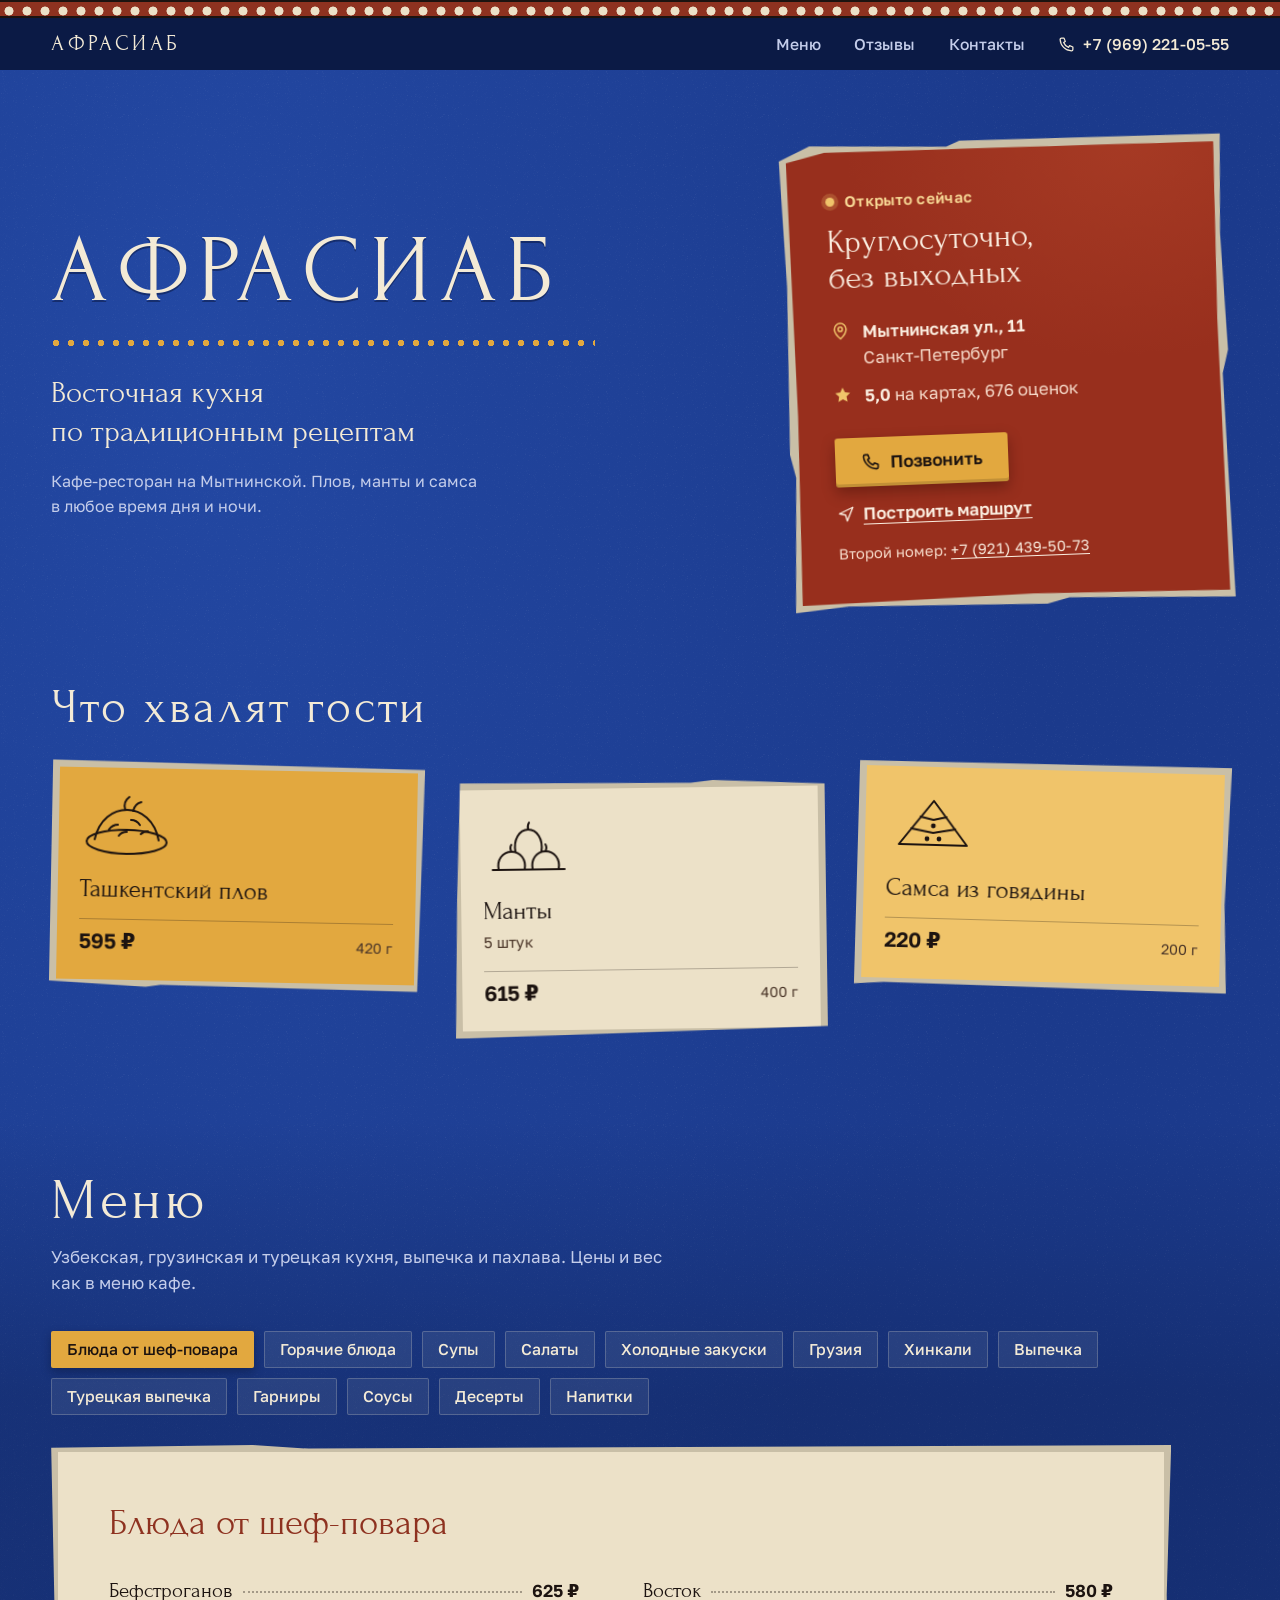
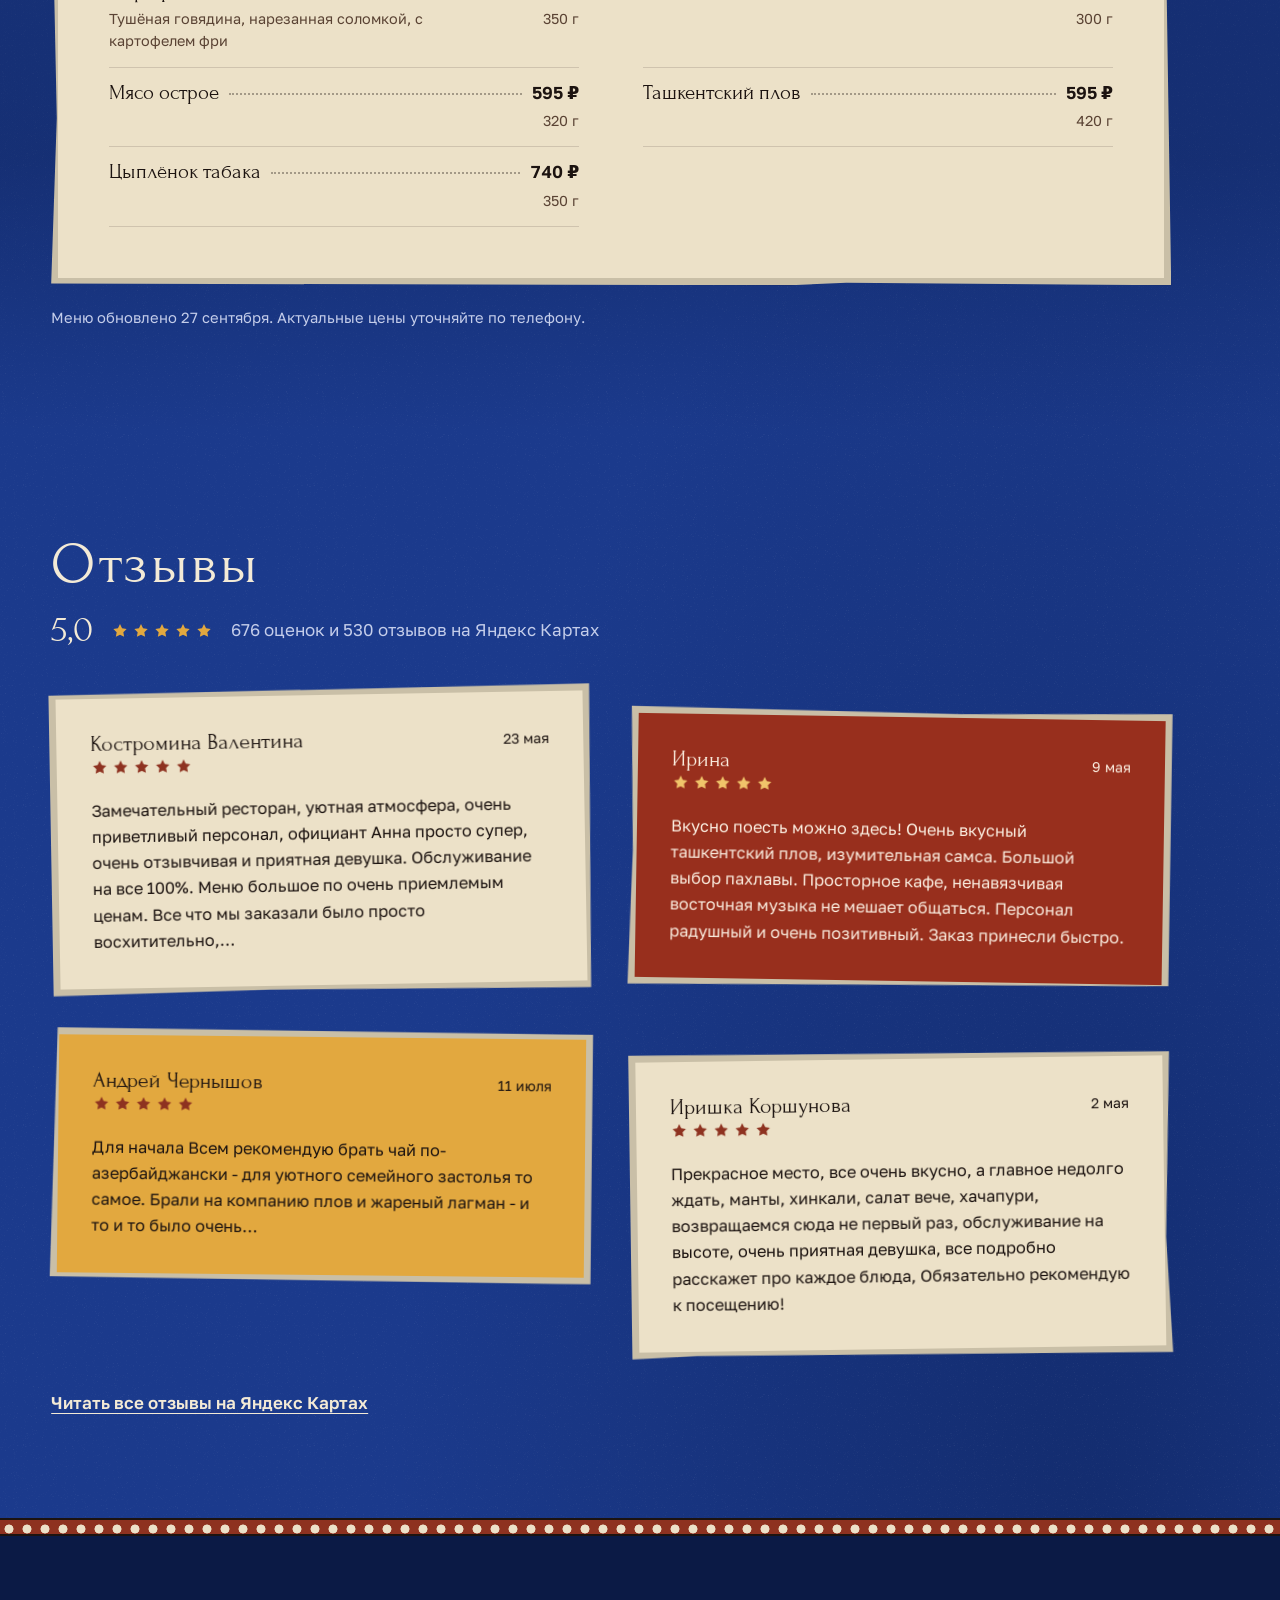
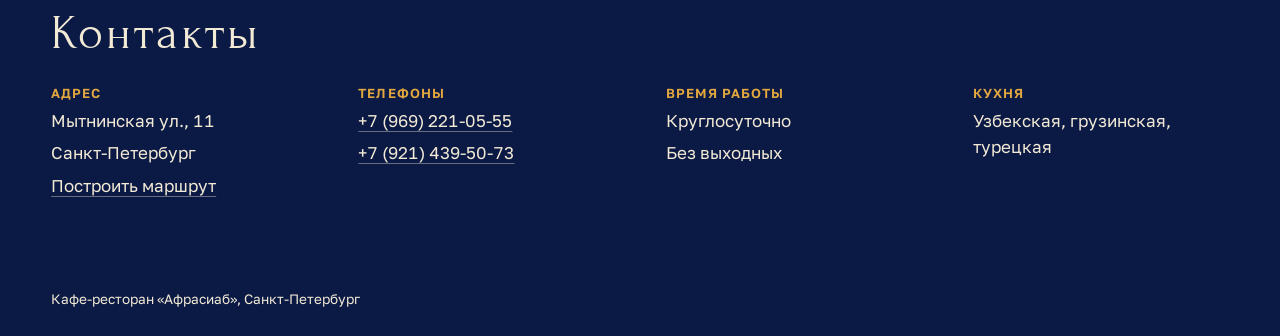
==== afrasiab-site/index.html @ a9681f46 "Add full menu, reviews and contacts to the Afrasiab site Co-Authored-By: Claude Opus 5.5 <noreply@an" ====
<!doctype html>
<html lang="ru" class="no-js">
<head>
<meta charset="utf-8">
<meta name="viewport" content="width=device-width, initial-scale=1, viewport-fit=cover">
<title>Афрасиаб</title>
<meta name="description" content="Кафе-ресторан «Афрасиаб» в Петербурге: Мытнинская ул., 11. Узбекская кухня по традиционным рецептам, открыто круглосуточно.">
<meta name="theme-color" content="#16307a">
<link rel="preload" href="fonts/forum-cyrillic-400-normal.woff2" as="font" type="font/woff2" crossorigin>
<style>
/* Self-hosted fonts (Fontsource, OFL) */
@font-face { font-family: "Forum"; font-weight: 400; font-display: swap; src: url(fonts/forum-cyrillic-400-normal.woff2) format("woff2"); unicode-range: U+0301,U+0400-045F,U+0490-0491,U+04B0-04B1,U+2116; }
@font-face { font-family: "Forum"; font-weight: 400; font-display: swap; src: url(fonts/forum-latin-400-normal.woff2) format("woff2"); unicode-range: U+0000-00FF,U+0131,U+0152-0153,U+02BB-02BC,U+02C6,U+02DA,U+02DC,U+2000-206F,U+20AC,U+2122,U+2212,U+FEFF; }
@font-face { font-family: "Golos Text"; font-weight: 400; font-display: swap; src: url(fonts/golos-text-cyrillic-400-normal.woff2) format("woff2"); unicode-range: U+0301,U+0400-045F,U+0490-0491,U+04B0-04B1,U+2116; }
@font-face { font-family: "Golos Text"; font-weight: 400; font-display: swap; src: url(fonts/golos-text-latin-400-normal.woff2) format("woff2"); unicode-range: U+0000-00FF,U+0131,U+0152-0153,U+02BB-02BC,U+02C6,U+02DA,U+02DC,U+2000-206F,U+20AC,U+20BD,U+2122,U+2212,U+FEFF; }
@font-face { font-family: "Golos Text"; font-weight: 500; font-display: swap; src: url(fonts/golos-text-cyrillic-500-normal.woff2) format("woff2"); unicode-range: U+0301,U+0400-045F,U+0490-0491,U+04B0-04B1,U+2116; }
@font-face { font-family: "Golos Text"; font-weight: 500; font-display: swap; src: url(fonts/golos-text-latin-500-normal.woff2) format("woff2"); unicode-range: U+0000-00FF,U+0131,U+0152-0153,U+02BB-02BC,U+02C6,U+02DA,U+02DC,U+2000-206F,U+20AC,U+20BD,U+2122,U+2212,U+FEFF; }
@font-face { font-family: "Golos Text"; font-weight: 600; font-display: swap; src: url(fonts/golos-text-cyrillic-600-normal.woff2) format("woff2"); unicode-range: U+0301,U+0400-045F,U+0490-0491,U+04B0-04B1,U+2116; }
@font-face { font-family: "Golos Text"; font-weight: 600; font-display: swap; src: url(fonts/golos-text-latin-600-normal.woff2) format("woff2"); unicode-range: U+0000-00FF,U+0131,U+0152-0153,U+02BB-02BC,U+02C6,U+02DA,U+02DC,U+2000-206F,U+20AC,U+20BD,U+2122,U+2212,U+FEFF; }

:root {
  --lapis: #1b3a8c;
  --lapis-deep: #10255f;
  --lapis-night: #0b1a45;
  --ochre-red: #982f1d;
  --ochre-red-deep: #8e3220;
  --ochre: #e2a83f;
  --ochre-light: #f0c46a;
  --plaster: #ece1c8;
  --plaster-dim: #c9bfa7;
  --carbon: #1c1310;
  --on-lapis: #f3ead6;
  --on-lapis-soft: #c4cdea;
  --on-red: #fbeee0;
  --on-red-soft: #f8ddcc;
  --display: "Forum", Georgia, serif;
  --body: "Golos Text", system-ui, sans-serif;
  --gutter: clamp(16px, 4vw, 56px);
  --ease-out: cubic-bezier(.16, 1, .3, 1);
}

* { box-sizing: border-box; }
html { scrollbar-color: var(--ochre) var(--lapis-night); -webkit-text-size-adjust: 100%; }
body {
  margin: 0;
  background: var(--lapis);
  color: var(--on-lapis);
  font: 400 1.0625rem/1.55 var(--body);
  overflow-x: hidden;
}
::selection { background: var(--ochre); color: var(--carbon); }
a { color: inherit; text-underline-offset: .22em; text-decoration-thickness: 1px; }
:focus-visible { outline: 2px solid var(--ochre-light); outline-offset: 3px; border-radius: 2px; }
::-webkit-scrollbar { width: 10px; }
::-webkit-scrollbar-track { background: var(--lapis-night); }
::-webkit-scrollbar-thumb { background: var(--ochre); border-radius: 5px; border: 2px solid var(--lapis-night); }

/* The wall: lapis pigment, unevenly laid, with lime showing through */
.wall {
  position: relative;
  isolation: isolate;
  background:
    radial-gradient(120% 80% at 15% 10%, #2348a3 0%, transparent 55%),
    radial-gradient(90% 70% at 85% 90%, #132c6e 0%, transparent 60%),
    var(--lapis);
}
.wall::before {
  content: "";
  position: absolute; inset: 0; z-index: -1;
  background-image: url("data:image/svg+xml,%3Csvg xmlns='http://www.w3.org/2000/svg' width='320' height='320'%3E%3Cfilter id='n'%3E%3CfeTurbulence type='fractalNoise' baseFrequency='.9' numOctaves='3' stitchTiles='stitch'/%3E%3CfeColorMatrix values='0 0 0 0 .93 0 0 0 0 .89 0 0 0 0 .8 0 0 0 1.6 -1.05'/%3E%3C/filter%3E%3Crect width='100%25' height='100%25' filter='url(%23n)'/%3E%3C/svg%3E");
  opacity: .16;
  mix-blend-mode: screen;
  pointer-events: none;
}

/* Sogdian pearl-roundel border */
.pearls {
  height: 18px;
  background:
    radial-gradient(circle at 9px 9px, var(--plaster) 0 4.2px, transparent 4.8px) 0 0 / 18px 18px repeat-x,
    var(--ochre-red-deep);
  border-block: 2px solid var(--carbon);
}

/* Band with navigation */
.band {
  position: relative; z-index: 2;
  background: var(--lapis-night);
}
.band-inner {
  display: flex; align-items: center; justify-content: space-between; gap: 24px;
  padding: 14px var(--gutter);
}
.mark {
  font: 400 1.35rem/1 var(--display);
  letter-spacing: .16em;
  text-decoration: none;
  color: var(--on-lapis);
}
.nav { display: flex; align-items: center; gap: clamp(16px, 2.6vw, 36px); }
.nav a { text-decoration: none; font-weight: 500; font-size: .98rem; color: var(--on-lapis-soft); transition: color .2s; }
.nav a:hover { color: var(--ochre-light); }
.nav .nav-phone { color: var(--on-lapis); font-variant-numeric: tabular-nums; display: inline-flex; align-items: center; gap: 8px; }
.nav .nav-phone svg { width: 17px; height: 17px; flex: none; }

/* First viewport */
.hero {
  display: grid;
  grid-template-columns: minmax(0, 1.55fr) minmax(320px, 1fr);
  align-items: center;
  gap: clamp(24px, 4vw, 64px);
  padding: clamp(40px, 7vh, 88px) var(--gutter) clamp(56px, 8vh, 96px);
  min-height: min(68vh, 640px);
}
.inscription h1 {
  margin: 0;
  font: 400 clamp(3.1rem, 8.6vw, 6rem)/.95 var(--display);
  letter-spacing: .09em;
  color: var(--on-lapis);
  text-shadow: 0 2px 0 rgba(11, 26, 69, .55);
}
.inscription .rule {
  display: block;
  width: min(100%, 34rem);
  height: 10px;
  margin: 22px 0 26px;
  background:
    radial-gradient(circle at 5px 5px, var(--ochre) 0 3px, transparent 3.5px) 0 0 / 15px 10px repeat-x;
}
.inscription .lede {
  margin: 0;
  max-width: 30ch;
  font: 400 clamp(1.4rem, 2.4vw, 1.95rem)/1.25 var(--display);
  color: var(--on-lapis);
  text-wrap: balance;
}
.inscription .sub {
  margin: 18px 0 0;
  max-width: 46ch;
  color: var(--on-lapis-soft);
  font-size: 1rem;
}

/* Fragments: pigment on a plaster rim, edges broken off */
.fragment {
  position: relative;
  background: var(--plaster-dim);
  padding: 7px;
  filter: drop-shadow(0 18px 24px rgba(6, 14, 40, .45)) drop-shadow(0 3px 4px rgba(6, 14, 40, .3));
}
.fragment > .pigment { position: relative; overflow: hidden; }
.fragment > .pigment::after {
  /* the restorer's reveal: lime wash cleared off once, left to right */
  content: "";
  position: absolute; inset: 0;
  background: var(--plaster);
  pointer-events: none;
  clip-path: inset(0 0 0 100%);
}
@media (prefers-reduced-motion: no-preference) {
  .fragment > .pigment::after { animation: clean 1.5s var(--ease-out) .35s backwards; }
  .frieze .fragment:nth-child(2) > .pigment::after { animation-delay: .7s; }
  .frieze .fragment:nth-child(3) > .pigment::after { animation-delay: .85s; }
  .frieze .fragment:nth-child(1) > .pigment::after { animation-delay: .55s; }
}
@keyframes clean {
  from { clip-path: inset(0 0 0 0); }
  to   { clip-path: inset(0 0 0 100%); }
}

.visit {
  transform: rotate(-2.2deg);
  clip-path: polygon(0 3%, 7% 0, 38% 1.2%, 41% 0, 100% 0.6%, 99.2% 22%, 100% 47%, 98.6% 52%, 99.6% 100%, 62% 98.8%, 57% 100%, 12% 99%, 0 100%, 1.2% 71%, 0 66%, 0.8% 30%);
}
.visit > .pigment {
  background:
    radial-gradient(110% 80% at 80% 0%, #a63a24 0%, transparent 60%),
    var(--ochre-red);
  color: var(--on-red);
  padding: clamp(24px, 3vw, 38px);
  clip-path: polygon(0 2%, 9% 0, 100% 0.8%, 99.4% 40%, 100% 100%, 54% 99.2%, 0 100%, 0.6% 58%);
}
.open-now {
  display: flex; align-items: center; gap: 10px;
  margin: 0;
  font-weight: 600; font-size: .95rem; letter-spacing: .02em;
  color: #f8d996;
}
.open-now::before {
  content: ""; width: 9px; height: 9px; border-radius: 50%;
  background: var(--ochre-light);
  box-shadow: 0 0 0 4px rgba(240, 196, 106, .22);
}
.visit h2 {
  margin: 10px 0 0;
  font: 400 clamp(1.7rem, 2.6vw, 2.2rem)/1.1 var(--display);
}
.facts { list-style: none; margin: 22px 0 0; padding: 0; display: grid; gap: 12px; }
.facts li { display: flex; align-items: flex-start; gap: 12px; color: var(--on-red-soft); }
.facts li strong { color: var(--on-red); font-weight: 600; }
.facts svg { width: 20px; height: 20px; flex: none; margin-top: 2px; color: var(--ochre-light); }
.actions { margin-top: 28px; display: flex; flex-wrap: wrap; align-items: center; gap: 14px 22px; }
.btn-call {
  display: inline-flex; align-items: center; gap: 10px;
  padding: 15px 26px;
  background: var(--ochre);
  color: var(--carbon);
  font: 600 1.08rem/1 var(--body);
  text-decoration: none;
  border-radius: 3px;
  box-shadow: 0 6px 14px rgba(40, 10, 4, .35), inset 0 -3px 0 rgba(0, 0, 0, .14);
  transition: transform .25s var(--ease-out), box-shadow .25s var(--ease-out), background .2s;
}
.btn-call svg { width: 19px; height: 19px; }
.btn-call:hover { background: var(--ochre-light); transform: translateY(-2px); box-shadow: 0 10px 20px rgba(40, 10, 4, .4), inset 0 -3px 0 rgba(0, 0, 0, .14); }
.btn-call:active { transform: translateY(0); }
.link-route { font-weight: 600; color: var(--on-red); display: inline-flex; align-items: center; gap: 8px; }
.link-route svg { width: 18px; height: 18px; }
.second-phone { margin: 16px 0 0; font-size: .92rem; color: var(--on-red-soft); font-variant-numeric: tabular-nums; }
.second-phone a { color: var(--on-red); }

/* Start of the menu: a frieze of dish fragments */
.menu-start { padding: 0 var(--gutter) clamp(56px, 8vw, 104px); }
.menu-start h2 {
  margin: 0 0 30px;
  font: 400 clamp(2rem, 4vw, 3rem)/1.05 var(--display);
  letter-spacing: .06em;
}
.frieze { display: grid; grid-template-columns: repeat(3, minmax(0, 1fr)); gap: clamp(18px, 2.4vw, 32px); align-items: start; }
.frieze .fragment:nth-child(1) { transform: rotate(1.1deg); clip-path: polygon(0 0, 100% 1.5%, 99% 100%, 30% 99%, 26% 100%, 0 98%); }
.frieze .fragment:nth-child(2) { transform: rotate(-.8deg) translateY(18px); clip-path: polygon(2% 0, 64% 1%, 70% 0, 100% 2%, 100% 97%, 0 100%, 0.8% 46%); }
.frieze .fragment:nth-child(3) { transform: rotate(1.6deg); clip-path: polygon(0 1%, 100% 0, 99% 61%, 100% 100%, 8% 99%, 0 100%); }
.dish > .pigment { padding: 22px 22px 24px; color: var(--carbon); }
.frieze .fragment:nth-child(1) .pigment { background: var(--ochre); }
.frieze .fragment:nth-child(2) .pigment { background: var(--plaster); }
.frieze .fragment:nth-child(3) .pigment { background: var(--ochre-light); }
.dish svg.motif { display: block; width: 92px; height: 72px; margin-bottom: 14px; color: var(--carbon); }
.dish h3 { margin: 0; font: 400 1.55rem/1.1 var(--display); }
.dish p { margin: 6px 0 0; font-size: .95rem; color: #4a3528; }
.dish .price { display: flex; align-items: baseline; justify-content: space-between; gap: 12px; margin-top: 16px; padding-top: 12px; border-top: 1px solid rgba(28, 19, 16, .28); font-variant-numeric: tabular-nums; }
.dish .price b { font: 600 1.3rem/1 var(--body); }
.dish .price span { font-size: .9rem; color: #4a3528; }

/* Tablet and phone */
@media (max-width: 900px) {
  .hero { grid-template-columns: 1fr; min-height: 0; padding-top: 36px; }
  .visit { transform: rotate(-1.2deg); max-width: 560px; }
  .frieze { grid-template-columns: 1fr; max-width: 560px; }
  .frieze .fragment:nth-child(2) { transform: rotate(-.8deg); }
}
@media (max-width: 640px) {
  .nav .nav-link { display: none; }
  .mark { font-size: 1.1rem; letter-spacing: .12em; }
  .inscription h1 { letter-spacing: .05em; }
  .inscription .rule { margin: 16px 0 18px; }
  .btn-call { width: 100%; justify-content: center; padding-block: 17px; }
}
@media (max-width: 380px) {
  .inscription h1 { font-size: 2.75rem; }
}

/* Full menu: tabs painted on the wall, list on a plaster fragment */
.menu { padding: clamp(32px, 4vw, 56px) var(--gutter) clamp(56px, 8vw, 104px); background: linear-gradient(180deg, transparent, rgba(11, 26, 69, .35) 30%, rgba(11, 26, 69, .35) 70%, transparent); }
.section-title { margin: 0; font: 400 clamp(2.2rem, 4.6vw, 3.6rem)/1.05 var(--display); letter-spacing: .06em; }
.section-lede { margin: 12px 0 0; max-width: 56ch; color: var(--on-lapis-soft); }
.tabs {
  display: flex; flex-wrap: wrap; gap: 10px;
  margin: 34px 0 30px; padding: 0; 
}
.tab {
  appearance: none; border: 0; cursor: pointer;
  padding: 10px 16px;
  font: 500 .98rem/1.1 var(--body);
  color: var(--on-lapis);
  background: rgba(243, 234, 214, .08);
  border-radius: 2px;
  box-shadow: inset 0 0 0 1px rgba(243, 234, 214, .22);
  transition: background .2s, color .2s, box-shadow .2s;
}
.tab:hover { background: rgba(243, 234, 214, .16); }
.tab[aria-selected="true"] { background: var(--ochre); color: var(--carbon); box-shadow: 0 4px 10px rgba(6, 14, 40, .35); }
.board {
  max-width: 1120px;
  clip-path: polygon(0 0.6%, 18% 0, 23% 0.8%, 100% 0, 99.6% 34%, 100% 100%, 71% 99.4%, 66% 100%, 0 99.6%, 0.5% 62%);
}
.board > .pigment { background: var(--plaster); color: var(--carbon); padding: clamp(24px, 4vw, 52px); }
.panel h3 { margin: 0 0 22px; font: 400 clamp(1.7rem, 3vw, 2.3rem)/1.1 var(--display); color: var(--ochre-red-deep); }
.panel[data-hidden] { display: none; }
.no-js .panel[data-hidden] { display: block; }
.no-js .panel + .panel { margin-top: 44px; }
.dishes { list-style: none; margin: 0; padding: 0; display: grid; grid-template-columns: repeat(2, minmax(0, 1fr)); column-gap: clamp(28px, 5vw, 72px); }
.dishes li { padding: 13px 0 14px; border-bottom: 1px solid rgba(28, 19, 16, .14); break-inside: avoid; }
.dishes .row { display: flex; align-items: baseline; gap: 10px; }
.dishes h4 { margin: 0; font: 400 1.32rem/1.2 var(--display); }
.dishes .dots { flex: 1; min-width: 16px; border-bottom: 2px dotted rgba(28, 19, 16, .35); transform: translateY(-4px); }
.dishes b { font: 600 1.08rem/1 var(--body); font-variant-numeric: tabular-nums; white-space: nowrap; }
.dishes .meta { display: flex; justify-content: space-between; gap: 16px; margin-top: 4px; font-size: .9rem; color: #5a4334; }
.dishes .meta p { margin: 0; max-width: 40ch; }
.dishes .meta span { margin-left: auto; white-space: nowrap; font-variant-numeric: tabular-nums; }
.menu-note { margin: 22px 0 0; font-size: .92rem; color: var(--on-lapis-soft); }

/* Reviews: fragments of a procession */
.reviews { padding: clamp(56px, 8vw, 104px) var(--gutter); }
.rating-line { display: flex; flex-wrap: wrap; align-items: center; gap: 10px 18px; margin: 16px 0 0; color: var(--on-lapis-soft); }
.rating-line strong { font: 400 2.4rem/1 var(--display); color: var(--on-lapis); }
.stars { display: inline-flex; gap: 3px; color: var(--ochre); }
.stars svg { width: 18px; height: 18px; }
.review-wall { display: grid; align-items: start; grid-template-columns: repeat(2, minmax(0, 1fr)); gap: clamp(20px, 3vw, 40px); margin-top: 38px; max-width: 1120px; }
figure.review { margin: 0; }
.review > .pigment { padding: clamp(22px, 3vw, 34px); }
.review blockquote { margin: 14px 0 0; font-size: 1.02rem; line-height: 1.6; }
.review footer { display: flex; align-items: center; justify-content: space-between; gap: 12px; }
.review cite { font: 400 1.35rem/1.15 var(--display); font-style: normal; }
.review time { font-size: .88rem; }
.review:nth-child(1) { transform: rotate(-1deg); clip-path: polygon(0 1%, 100% 0, 99.4% 100%, 40% 99%, 0 100%); }
.review:nth-child(1) > .pigment { background: var(--plaster); color: var(--carbon); }
.review:nth-child(2) { transform: rotate(.9deg) translateY(22px); clip-path: polygon(0 0, 61% 1.2%, 100% 0, 100% 98%, 0 100%, 0.6% 52%); }
.review:nth-child(2) > .pigment { background: var(--ochre-red); color: var(--on-red); }
.review:nth-child(3) { transform: rotate(.6deg); clip-path: polygon(1% 0, 100% 0.8%, 100% 100%, 0 99%); }
.review:nth-child(3) > .pigment { background: var(--ochre); color: var(--carbon); }
.review:nth-child(4) { transform: rotate(-.8deg) translateY(22px); clip-path: polygon(0 0, 100% 1%, 99% 62%, 100% 100%, 12% 99.2%, 0 100%); }
.review:nth-child(4) > .pigment { background: var(--plaster); color: var(--carbon); }
.review:nth-child(2) .stars { color: var(--ochre-light); }
.review:nth-child(3) .stars, .review:nth-child(1) .stars, .review:nth-child(4) .stars { color: var(--ochre-red-deep); }
.all-reviews { display: inline-flex; align-items: center; gap: 8px; margin-top: 56px; font-weight: 600; color: var(--on-lapis); }

/* Contacts */
.contacts { background: var(--lapis-night); }
.contacts-inner { display: grid; grid-template-columns: repeat(4, minmax(0, 1fr)); gap: 28px clamp(24px, 4vw, 56px); padding: clamp(44px, 6vw, 72px) var(--gutter); }
.contacts h2 { grid-column: 1 / -1; margin: 0; font: 400 clamp(2rem, 4vw, 3rem)/1.05 var(--display); letter-spacing: .06em; }
.contacts h3 { margin: 0 0 8px; font: 600 .82rem/1 var(--body); letter-spacing: .08em; text-transform: uppercase; color: var(--ochre); }
.contacts p { margin: 0; color: var(--on-lapis); font-variant-numeric: tabular-nums; }
.contacts p + p { margin-top: 6px; }
.contacts a { text-decoration-color: rgba(243, 234, 214, .4); }
.contacts a:hover { color: var(--ochre-light); }
.copyright { padding: 18px var(--gutter) 26px; font-size: .85rem; color: var(--on-lapis-soft); }

@media (max-width: 900px) {
  .dishes { grid-template-columns: 1fr; }
  .review-wall { grid-template-columns: 1fr; }
  .review:nth-child(2), .review:nth-child(4) { transform: rotate(.6deg); }
  .contacts-inner { grid-template-columns: 1fr 1fr; }
}
@media (max-width: 640px) {
  .tabs { flex-wrap: nowrap; overflow-x: auto; margin-inline: calc(var(--gutter) * -1); padding: 4px var(--gutter) 10px; scrollbar-width: none; }
  .tabs::-webkit-scrollbar { display: none; }
  .tab { flex: none; }
  .dishes h4 { font-size: 1.2rem; }
  .contacts-inner { grid-template-columns: 1fr; }
}
</style>
</head>
<body>
<div class="wall">
  <header class="band">
    <div class="pearls" aria-hidden="true"></div>
    <div class="band-inner">
      <a class="mark" href="#top">АФРАСИАБ</a>
      <nav class="nav" aria-label="Разделы">
        <a class="nav-link" href="#menu">Меню</a>
        <a class="nav-link" href="#reviews">Отзывы</a>
        <a class="nav-link" href="#contacts">Контакты</a>
        <a class="nav-phone" href="tel:+79692210555">
          <svg viewBox="0 0 24 24" fill="none" stroke="currentColor" stroke-width="1.8" stroke-linecap="round" stroke-linejoin="round" aria-hidden="true"><path d="M5 3h3.5l1.8 4.6-2.3 1.5a12 12 0 0 0 6.9 6.9l1.5-2.3L21 15.5V19a2 2 0 0 1-2 2A17 17 0 0 1 3 5a2 2 0 0 1 2-2z"/></svg>
          +7 (969) 221-05-55
        </a>
      </nav>
    </div>
  </header>

  <main id="top">
    <section class="hero" aria-labelledby="name">
      <div class="inscription">
        <h1 id="name">АФРАСИАБ</h1>
        <span class="rule" aria-hidden="true"></span>
        <p class="lede">Восточная кухня по&nbsp;традиционным рецептам</p>
        <p class="sub">Кафе-ресторан на Мытнинской. Плов, манты и&nbsp;самса в&nbsp;любое время дня и&nbsp;ночи.</p>
      </div>

      <div class="fragment visit" id="visit">
        <div class="pigment">
          <p class="open-now">Открыто сейчас</p>
          <h2>Круглосуточно, без&nbsp;выходных</h2>
          <ul class="facts">
            <li>
              <svg viewBox="0 0 24 24" fill="none" stroke="currentColor" stroke-width="1.8" stroke-linecap="round" stroke-linejoin="round" aria-hidden="true"><path d="M12 21s-7-6.2-7-11.5A7 7 0 0 1 19 9.5C19 14.8 12 21 12 21z"/><circle cx="12" cy="9.5" r="2.5"/></svg>
              <span><strong>Мытнинская ул., 11</strong><br>Санкт-Петербург</span>
            </li>
            <li>
              <svg viewBox="0 0 24 24" fill="currentColor" aria-hidden="true"><path d="M12 2.8l2.75 5.6 6.15.9-4.45 4.33 1.05 6.12L12 16.86l-5.5 2.9 1.05-6.13L3.1 9.3l6.15-.9z"/></svg>
              <span><strong>5,0</strong> на&nbsp;картах, 676 оценок</span>
            </li>
          </ul>
          <div class="actions">
            <a class="btn-call" href="tel:+79692210555">
              <svg viewBox="0 0 24 24" fill="none" stroke="currentColor" stroke-width="2" stroke-linecap="round" stroke-linejoin="round" aria-hidden="true"><path d="M5 3h3.5l1.8 4.6-2.3 1.5a12 12 0 0 0 6.9 6.9l1.5-2.3L21 15.5V19a2 2 0 0 1-2 2A17 17 0 0 1 3 5a2 2 0 0 1 2-2z"/></svg>
              Позвонить
            </a>
            <a class="link-route" href="https://yandex.ru/maps/2/saint-petersburg/?text=%D0%90%D1%84%D1%80%D0%B0%D1%81%D0%B8%D0%B0%D0%B1%2C%20%D0%9C%D1%8B%D1%82%D0%BD%D0%B8%D0%BD%D1%81%D0%BA%D0%B0%D1%8F%20%D1%83%D0%BB%D0%B8%D1%86%D0%B0%2C%2011" target="_blank" rel="noopener">
              <svg viewBox="0 0 24 24" fill="none" stroke="currentColor" stroke-width="1.8" stroke-linecap="round" stroke-linejoin="round" aria-hidden="true"><path d="M3 11l18-8-8 18-2-8z"/></svg>
              Построить маршрут
            </a>
          </div>
          <p class="second-phone">Второй номер: <a href="tel:+79214395073">+7 (921) 439-50-73</a></p>
        </div>
      </div>
    </section>

    <section class="menu-start" aria-labelledby="fav-title">
      <h2 id="fav-title">Что хвалят гости</h2>
      <div class="frieze">
        <article class="fragment dish">
          <div class="pigment">
            <svg class="motif" viewBox="0 0 92 72" fill="none" stroke="currentColor" stroke-width="2" stroke-linecap="round" stroke-linejoin="round" aria-hidden="true">
              <ellipse cx="46" cy="52" rx="40" ry="12"/>
              <path d="M14 50c4-20 18-30 32-30s28 10 32 30"/>
              <path d="M28 40c3-4 6-5 9-5M50 30c4 0 7 2 9 5M38 46c2-3 5-4 8-4M60 44c2-2 4-3 7-3"/>
              <path d="M44 20c-2-6 0-10 4-13M52 21c1-5 4-8 8-9"/>
            </svg>
            <h3>Ташкентский плов</h3>
                        <div class="price"><b>595 ₽</b><span>420 г</span></div>
          </div>
        </article>
        <article class="fragment dish">
          <div class="pigment">
            <svg class="motif" viewBox="0 0 92 72" fill="none" stroke="currentColor" stroke-width="2" stroke-linecap="round" stroke-linejoin="round" aria-hidden="true">
              <path d="M10 58h72"/>
              <path d="M16 58c-2-10 4-18 13-18s15 8 13 18"/>
              <path d="M50 58c-2-10 4-18 13-18s15 8 13 18"/>
              <path d="M33 40c-2-12 4-22 13-22s15 10 13 22"/>
              <path d="M29 40c-2-4 0-7 0-7M63 40c2-4 0-7 0-7M46 18c-1-4 1-7 1-7"/>
            </svg>
            <h3>Манты</h3>
            <p>5 штук</p>
            <div class="price"><b>615 ₽</b><span>400 г</span></div>
          </div>
        </article>
        <article class="fragment dish">
          <div class="pigment">
            <svg class="motif" viewBox="0 0 92 72" fill="none" stroke="currentColor" stroke-width="2" stroke-linecap="round" stroke-linejoin="round" aria-hidden="true">
              <path d="M12 56L46 12l34 44z"/>
              <path d="M24 40l22 4 22-4M33 28l13 3 13-3"/>
              <circle cx="40" cy="50" r="1.4" fill="currentColor"/><circle cx="52" cy="50" r="1.4" fill="currentColor"/><circle cx="46" cy="37" r="1.4" fill="currentColor"/>
            </svg>
            <h3>Самса из&nbsp;говядины</h3>
                        <div class="price"><b>220 ₽</b><span>200 г</span></div>
          </div>
        </article>
      </div>
    </section>
    <section class="menu" id="menu" aria-labelledby="menu-title">
      <h2 class="section-title" id="menu-title">Меню</h2>
      <p class="section-lede">Узбекская, грузинская и турецкая кухня, выпечка и пахлава. Цены и вес как в меню кафе.</p>
      <div class="tabs" role="tablist" aria-label="Разделы меню">
<button class="tab" role="tab" type="button" id="tab-cat-1" aria-controls="cat-1" aria-selected="true">Блюда от шеф-повара</button>
<button class="tab" role="tab" type="button" id="tab-cat-2" aria-controls="cat-2" aria-selected="false">Горячие блюда</button>
<button class="tab" role="tab" type="button" id="tab-cat-3" aria-controls="cat-3" aria-selected="false">Супы</button>
<button class="tab" role="tab" type="button" id="tab-cat-4" aria-controls="cat-4" aria-selected="false">Салаты</button>
<button class="tab" role="tab" type="button" id="tab-cat-5" aria-controls="cat-5" aria-selected="false">Холодные закуски</button>
<button class="tab" role="tab" type="button" id="tab-cat-6" aria-controls="cat-6" aria-selected="false">Грузия</button>
<button class="tab" role="tab" type="button" id="tab-cat-7" aria-controls="cat-7" aria-selected="false">Хинкали</button>
<button class="tab" role="tab" type="button" id="tab-cat-8" aria-controls="cat-8" aria-selected="false">Выпечка</button>
<button class="tab" role="tab" type="button" id="tab-cat-9" aria-controls="cat-9" aria-selected="false">Турецкая выпечка</button>
<button class="tab" role="tab" type="button" id="tab-cat-10" aria-controls="cat-10" aria-selected="false">Гарниры</button>
<button class="tab" role="tab" type="button" id="tab-cat-11" aria-controls="cat-11" aria-selected="false">Соусы</button>
<button class="tab" role="tab" type="button" id="tab-cat-12" aria-controls="cat-12" aria-selected="false">Десерты</button>
<button class="tab" role="tab" type="button" id="tab-cat-13" aria-controls="cat-13" aria-selected="false">Напитки</button>
      </div>
      <div class="fragment board"><div class="pigment">
<section class="panel" role="tabpanel" id="cat-1" aria-labelledby="tab-cat-1">
<h3>Блюда от шеф-повара</h3>
<ul class="dishes">
<li><div class="row"><h4>Бефстроганов</h4><span class="dots" aria-hidden="true"></span><b>625&nbsp;₽</b></div><div class="meta"><p>Тушёная говядина, нарезанная соломкой, с картофелем фри</p><span>350 г</span></div></li>
<li><div class="row"><h4>Восток</h4><span class="dots" aria-hidden="true"></span><b>580&nbsp;₽</b></div><div class="meta"><span>300 г</span></div></li>
<li><div class="row"><h4>Мясо острое</h4><span class="dots" aria-hidden="true"></span><b>595&nbsp;₽</b></div><div class="meta"><span>320 г</span></div></li>
<li><div class="row"><h4>Ташкентский плов</h4><span class="dots" aria-hidden="true"></span><b>595&nbsp;₽</b></div><div class="meta"><span>420 г</span></div></li>
<li><div class="row"><h4>Цыплёнок табака</h4><span class="dots" aria-hidden="true"></span><b>740&nbsp;₽</b></div><div class="meta"><span>350 г</span></div></li>
</ul>
</section>
<section class="panel" role="tabpanel" id="cat-2" aria-labelledby="tab-cat-2" data-hidden>
<h3>Горячие блюда</h3>
<ul class="dishes">
<li><div class="row"><h4>Аджапсандал</h4><span class="dots" aria-hidden="true"></span><b>595&nbsp;₽</b></div><div class="meta"><span>300 г</span></div></li>
<li><div class="row"><h4>Азербайджанская долма</h4><span class="dots" aria-hidden="true"></span><b>595&nbsp;₽</b></div><div class="meta"><span>350 г</span></div></li>
<li><div class="row"><h4>Дымлама</h4><span class="dots" aria-hidden="true"></span><b>625&nbsp;₽</b></div><div class="meta"><span>350 г</span></div></li>
<li><div class="row"><h4>Жареная курица с картофелем</h4><span class="dots" aria-hidden="true"></span><b>615&nbsp;₽</b></div><div class="meta"><span>400 г</span></div></li>
<li><div class="row"><h4>Жареные пельмени</h4><span class="dots" aria-hidden="true"></span><b>495&nbsp;₽</b></div><div class="meta"><span>300 г</span></div></li>
<li><div class="row"><h4>Жареный лагман</h4><span class="dots" aria-hidden="true"></span><b>565&nbsp;₽</b></div><div class="meta"><span>400 г</span></div></li>
<li><div class="row"><h4>Казан-кебаб из баранины</h4><span class="dots" aria-hidden="true"></span><b>770&nbsp;₽</b></div><div class="meta"><span>400 г</span></div></li>
<li><div class="row"><h4>Казан-кебаб из говядины</h4><span class="dots" aria-hidden="true"></span><b>745&nbsp;₽</b></div><div class="meta"><span>400 г</span></div></li>
<li><div class="row"><h4>Манты</h4><span class="dots" aria-hidden="true"></span><b>615&nbsp;₽</b></div><div class="meta"><p>5 шт.</p><span>400 г</span></div></li>
<li><div class="row"><h4>Манты с тыквой</h4><span class="dots" aria-hidden="true"></span><b>545&nbsp;₽</b></div><div class="meta"><span>400 г</span></div></li>
<li><div class="row"><h4>Пельмени на мацони</h4><span class="dots" aria-hidden="true"></span><b>495&nbsp;₽</b></div><div class="meta"><span>300 г</span></div></li>
<li><div class="row"><h4>Самаркандский плов</h4><span class="dots" aria-hidden="true"></span><b>560&nbsp;₽</b></div><div class="meta"><span>420 г</span></div></li>
<li><div class="row"><h4>Хонум</h4><span class="dots" aria-hidden="true"></span><b>560&nbsp;₽</b></div><div class="meta"><p>Нежный говяжий фарш, обёрнутый слоями в домашнее тесто</p><span>400 г</span></div></li>
</ul>
</section>
<section class="panel" role="tabpanel" id="cat-3" aria-labelledby="tab-cat-3" data-hidden>
<h3>Супы</h3>
<ul class="dishes">
<li><div class="row"><h4>Борщ по-русски</h4><span class="dots" aria-hidden="true"></span><b>465&nbsp;₽</b></div><div class="meta"><span>300 г</span></div></li>
<li><div class="row"><h4>Буглама</h4><span class="dots" aria-hidden="true"></span><b>640&nbsp;₽</b></div><div class="meta"><span>300 г</span></div></li>
<li><div class="row"><h4>Куза Шурпа из баранины</h4><span class="dots" aria-hidden="true"></span><b>545&nbsp;₽</b></div><div class="meta"><span>300 г</span></div></li>
<li><div class="row"><h4>Куза Шурпа из говядины</h4><span class="dots" aria-hidden="true"></span><b>515&nbsp;₽</b></div><div class="meta"><span>300 г</span></div></li>
<li><div class="row"><h4>Куриный суп</h4><span class="dots" aria-hidden="true"></span><b>445&nbsp;₽</b></div><div class="meta"><span>220 г</span></div></li>
<li><div class="row"><h4>Лагман</h4><span class="dots" aria-hidden="true"></span><b>550&nbsp;₽</b></div><div class="meta"><span>300 г</span></div></li>
<li><div class="row"><h4>Мастава</h4><span class="dots" aria-hidden="true"></span><b>470&nbsp;₽</b></div><div class="meta"><span>300 г</span></div></li>
<li><div class="row"><h4>Суп с тефтелями</h4><span class="dots" aria-hidden="true"></span><b>485&nbsp;₽</b></div><div class="meta"><span>300 г</span></div></li>
<li><div class="row"><h4>Харчо</h4><span class="dots" aria-hidden="true"></span><b>520&nbsp;₽</b></div><div class="meta"><span>300 г</span></div></li>
<li><div class="row"><h4>Чучвара</h4><span class="dots" aria-hidden="true"></span><b>510&nbsp;₽</b></div><div class="meta"><span>300 г</span></div></li>
<li><div class="row"><h4>Шурпа из баранины</h4><span class="dots" aria-hidden="true"></span><b>510&nbsp;₽</b></div><div class="meta"><span>300 г</span></div></li>
<li><div class="row"><h4>Шурпа из говядины</h4><span class="dots" aria-hidden="true"></span><b>480&nbsp;₽</b></div><div class="meta"><span>300 г</span></div></li>
</ul>
</section>
<section class="panel" role="tabpanel" id="cat-4" aria-labelledby="tab-cat-4" data-hidden>
<h3>Салаты</h3>
<ul class="dishes">
<li><div class="row"><h4>Афрасиаб</h4><span class="dots" aria-hidden="true"></span><b>485&nbsp;₽</b></div><div class="meta"><span>220 г</span></div></li>
<li><div class="row"><h4>Ачик-чучук</h4><span class="dots" aria-hidden="true"></span><b>395&nbsp;₽</b></div><div class="meta"><span>220 г</span></div></li>
<li><div class="row"><h4>Вече</h4><span class="dots" aria-hidden="true"></span><b>485&nbsp;₽</b></div><div class="meta"><span>220 г</span></div></li>
<li><div class="row"><h4>Восточная сказка</h4><span class="dots" aria-hidden="true"></span><b>485&nbsp;₽</b></div><div class="meta"><span>220 г</span></div></li>
<li><div class="row"><h4>Греческий салат</h4><span class="dots" aria-hidden="true"></span><b>465&nbsp;₽</b></div><div class="meta"><span>220 г</span></div></li>
<li><div class="row"><h4>Капустный салат</h4><span class="dots" aria-hidden="true"></span><b>320&nbsp;₽</b></div><div class="meta"><span>200 г</span></div></li>
<li><div class="row"><h4>Курица с виноградом</h4><span class="dots" aria-hidden="true"></span><b>465&nbsp;₽</b></div><div class="meta"><span>220 г</span></div></li>
<li><div class="row"><h4>Морковный салат</h4><span class="dots" aria-hidden="true"></span><b>320&nbsp;₽</b></div><div class="meta"><span>200 г</span></div></li>
<li><div class="row"><h4>Мужской каприз</h4><span class="dots" aria-hidden="true"></span><b>470&nbsp;₽</b></div><div class="meta"><span>300 г</span></div></li>
<li><div class="row"><h4>Оливье с говядиной</h4><span class="dots" aria-hidden="true"></span><b>465&nbsp;₽</b></div><div class="meta"><span>220 г</span></div></li>
<li><div class="row"><h4>Свежий на мацони</h4><span class="dots" aria-hidden="true"></span><b>445&nbsp;₽</b></div><div class="meta"><span>220 г</span></div></li>
<li><div class="row"><h4>Цезарь с креветками</h4><span class="dots" aria-hidden="true"></span><b>560&nbsp;₽</b></div><div class="meta"><span>220 г</span></div></li>
<li><div class="row"><h4>Цезарь с курицей</h4><span class="dots" aria-hidden="true"></span><b>495&nbsp;₽</b></div><div class="meta"><span>220 г</span></div></li>
<li><div class="row"><h4>Шакароб</h4><span class="dots" aria-hidden="true"></span><b>365&nbsp;₽</b></div><div class="meta"><span>220 г</span></div></li>
<li><div class="row"><h4>Салат с хрустящими баклажанами</h4><span class="dots" aria-hidden="true"></span><b>545&nbsp;₽</b></div><div class="meta"><span>220 г</span></div></li>
</ul>
</section>
<section class="panel" role="tabpanel" id="cat-5" aria-labelledby="tab-cat-5" data-hidden>
<h3>Холодные закуски</h3>
<ul class="dishes">
<li><div class="row"><h4>Домашние соленья</h4><span class="dots" aria-hidden="true"></span><b>520&nbsp;₽</b></div><div class="meta"><span>220 г</span></div></li>
<li><div class="row"><h4>Капуста фирменная</h4><span class="dots" aria-hidden="true"></span><b>360&nbsp;₽</b></div><div class="meta"><span>200 г</span></div></li>
<li><div class="row"><h4>Овощная нарезка</h4><span class="dots" aria-hidden="true"></span><b>645&nbsp;₽</b></div><div class="meta"><span>350 г</span></div></li>
<li><div class="row"><h4>Рулетики из баклажанов</h4><span class="dots" aria-hidden="true"></span><b>585&nbsp;₽</b></div><div class="meta"><span>200 г</span></div></li>
<li><div class="row"><h4>Селёдка по-русски</h4><span class="dots" aria-hidden="true"></span><b>545&nbsp;₽</b></div><div class="meta"><span>200 г</span></div></li>
<li><div class="row"><h4>Сырное ассорти</h4><span class="dots" aria-hidden="true"></span><b>725&nbsp;₽</b></div><div class="meta"><span>300 г</span></div></li>
<li><div class="row"><h4>Чакка</h4><span class="dots" aria-hidden="true"></span><b>285&nbsp;₽</b></div><div class="meta"><span>180 г</span></div></li>
<li><div class="row"><h4>Язык говяжий с хреном</h4><span class="dots" aria-hidden="true"></span><b>655&nbsp;₽</b></div><div class="meta"><span>220 г</span></div></li>
</ul>
</section>
<section class="panel" role="tabpanel" id="cat-6" aria-labelledby="tab-cat-6" data-hidden>
<h3>Грузия</h3>
<ul class="dishes">
<li><div class="row"><h4>Лобио по-мегрельски</h4><span class="dots" aria-hidden="true"></span><b>545&nbsp;₽</b></div><div class="meta"><span>220 г</span></div></li>
<li><div class="row"><h4>Оджахури с бараниной</h4><span class="dots" aria-hidden="true"></span><b>730&nbsp;₽</b></div><div class="meta"><span>320 г</span></div></li>
<li><div class="row"><h4>Оджахури с говядиной</h4><span class="dots" aria-hidden="true"></span><b>670&nbsp;₽</b></div><div class="meta"><span>320 г</span></div></li>
<li><div class="row"><h4>Оджахури с курицей</h4><span class="dots" aria-hidden="true"></span><b>630&nbsp;₽</b></div><div class="meta"><span>320 г</span></div></li>
<li><div class="row"><h4>Салат по-грузински</h4><span class="dots" aria-hidden="true"></span><b>415&nbsp;₽</b></div><div class="meta"><span>220 г</span></div></li>
<li><div class="row"><h4>Хачапури по-аджарски</h4><span class="dots" aria-hidden="true"></span><b>680&nbsp;₽</b></div><div class="meta"><span>300 г</span></div></li>
<li><div class="row"><h4>Хачапури по-мегрельски</h4><span class="dots" aria-hidden="true"></span><b>750&nbsp;₽</b></div><div class="meta"><span>400 г</span></div></li>
<li><div class="row"><h4>Хачапури со шпинатом</h4><span class="dots" aria-hidden="true"></span><b>750&nbsp;₽</b></div><div class="meta"><span>400 г</span></div></li>
<li><div class="row"><h4>Чахохбили</h4><span class="dots" aria-hidden="true"></span><b>540&nbsp;₽</b></div><div class="meta"><span>300 г</span></div></li>
<li><div class="row"><h4>Чашушули</h4><span class="dots" aria-hidden="true"></span><b>570&nbsp;₽</b></div><div class="meta"><span>300 г</span></div></li>
</ul>
</section>
<section class="panel" role="tabpanel" id="cat-7" aria-labelledby="tab-cat-7" data-hidden>
<h3>Хинкали</h3>
<ul class="dishes">
<li><div class="row"><h4>Хинкали с бараниной</h4><span class="dots" aria-hidden="true"></span><b>440&nbsp;₽</b></div><div class="meta"><span>300 г</span></div></li>
<li><div class="row"><h4>Хинкали с сыром</h4><span class="dots" aria-hidden="true"></span><b>435&nbsp;₽</b></div><div class="meta"><span>260 г</span></div></li>
<li><div class="row"><h4>Хинкали с телятиной</h4><span class="dots" aria-hidden="true"></span><b>435&nbsp;₽</b></div><div class="meta"><span>300 г</span></div></li>
</ul>
</section>
<section class="panel" role="tabpanel" id="cat-8" aria-labelledby="tab-cat-8" data-hidden>
<h3>Выпечка</h3>
<ul class="dishes">
<li><div class="row"><h4>Самса Пармуда</h4><span class="dots" aria-hidden="true"></span><b>270&nbsp;₽</b></div><div class="meta"><span>200 г</span></div></li>
<li><div class="row"><h4>Самса из говядины</h4><span class="dots" aria-hidden="true"></span><b>220&nbsp;₽</b></div><div class="meta"><span>200 г</span></div></li>
<li><div class="row"><h4>Самса из курицы</h4><span class="dots" aria-hidden="true"></span><b>210&nbsp;₽</b></div><div class="meta"><span>200 г</span></div></li>
<li><div class="row"><h4>Самса с картошкой</h4><span class="dots" aria-hidden="true"></span><b>195&nbsp;₽</b></div><div class="meta"><span>200 г</span></div></li>
<li><div class="row"><h4>Самса с корейкой ягнёнка</h4><span class="dots" aria-hidden="true"></span><b>350&nbsp;₽</b></div><div class="meta"><span>250 г</span></div></li>
<li><div class="row"><h4>Самса с тыквой</h4><span class="dots" aria-hidden="true"></span><b>195&nbsp;₽</b></div><div class="meta"><span>200 г</span></div></li>
<li><div class="row"><h4>Слоёный фатыр</h4><span class="dots" aria-hidden="true"></span><b>400&nbsp;₽</b></div><div class="meta"><span>500 г</span></div></li>
<li><div class="row"><h4>Узбекская лепёшка</h4><span class="dots" aria-hidden="true"></span><b>99&nbsp;₽</b></div><div class="meta"><span>350 г</span></div></li>
<li><div class="row"><h4>Чебурек с говядиной</h4><span class="dots" aria-hidden="true"></span><b>380&nbsp;₽</b></div><div class="meta"><p>Хрустящее тесто с начинкой из сочного говяжьего фарша</p><span>120 г</span></div></li>
</ul>
</section>
<section class="panel" role="tabpanel" id="cat-9" aria-labelledby="tab-cat-9" data-hidden>
<h3>Турецкая выпечка</h3>
<ul class="dishes">
<li><div class="row"><h4>Кутабы с говядиной и бараниной</h4><span class="dots" aria-hidden="true"></span><b>500&nbsp;₽</b></div><div class="meta"><span>240 г</span></div></li>
<li><div class="row"><h4>Кутабы с сыром и зеленью</h4><span class="dots" aria-hidden="true"></span><b>470&nbsp;₽</b></div><div class="meta"><span>240 г</span></div></li>
<li><div class="row"><h4>Лахмаджун</h4><span class="dots" aria-hidden="true"></span><b>540&nbsp;₽</b></div><div class="meta"><span>300 г</span></div></li>
<li><div class="row"><h4>Пиде «Карышык»</h4><span class="dots" aria-hidden="true"></span><b>780&nbsp;₽</b></div><div class="meta"><span>280 г</span></div></li>
<li><div class="row"><h4>Пиде с курицей</h4><span class="dots" aria-hidden="true"></span><b>730&nbsp;₽</b></div><div class="meta"><span>280 г</span></div></li>
<li><div class="row"><h4>Пиде с сыром</h4><span class="dots" aria-hidden="true"></span><b>650&nbsp;₽</b></div><div class="meta"><span>280 г</span></div></li>
</ul>
</section>
<section class="panel" role="tabpanel" id="cat-10" aria-labelledby="tab-cat-10" data-hidden>
<h3>Гарниры</h3>
<ul class="dishes">
<li><div class="row"><h4>Картофель по-деревенски</h4><span class="dots" aria-hidden="true"></span><b>270&nbsp;₽</b></div><div class="meta"><span>150 г</span></div></li>
<li><div class="row"><h4>Картофель фри</h4><span class="dots" aria-hidden="true"></span><b>270&nbsp;₽</b></div><div class="meta"><span>150 г</span></div></li>
<li><div class="row"><h4>Картофельное пюре</h4><span class="dots" aria-hidden="true"></span><b>270&nbsp;₽</b></div><div class="meta"><p>Пюре из отварного картофеля</p><span>150 г</span></div></li>
<li><div class="row"><h4>Рис</h4><span class="dots" aria-hidden="true"></span><b>245&nbsp;₽</b></div><div class="meta"><p>Отварной рис</p><span>150 г</span></div></li>
</ul>
</section>
<section class="panel" role="tabpanel" id="cat-11" aria-labelledby="tab-cat-11" data-hidden>
<h3>Соусы</h3>
<ul class="dishes">
<li><div class="row"><h4>Аджика</h4><span class="dots" aria-hidden="true"></span><b>105&nbsp;₽</b></div><div class="meta"><span>50 г</span></div></li>
<li><div class="row"><h4>Наршараб</h4><span class="dots" aria-hidden="true"></span><b>105&nbsp;₽</b></div><div class="meta"><span>50 г</span></div></li>
<li><div class="row"><h4>Сацебели</h4><span class="dots" aria-hidden="true"></span><b>105&nbsp;₽</b></div><div class="meta"><span>50 г</span></div></li>
<li><div class="row"><h4>Сметана</h4><span class="dots" aria-hidden="true"></span><b>105&nbsp;₽</b></div><div class="meta"><span>50 г</span></div></li>
<li><div class="row"><h4>Сырный</h4><span class="dots" aria-hidden="true"></span><b>105&nbsp;₽</b></div><div class="meta"><span>50 г</span></div></li>
<li><div class="row"><h4>Тартар</h4><span class="dots" aria-hidden="true"></span><b>105&nbsp;₽</b></div><div class="meta"><span>50 г</span></div></li>
<li><div class="row"><h4>Чесночный</h4><span class="dots" aria-hidden="true"></span><b>105&nbsp;₽</b></div><div class="meta"><span>50 г</span></div></li>
<li><div class="row"><h4>Масло оливковое</h4><span class="dots" aria-hidden="true"></span><b>105&nbsp;₽</b></div><div class="meta"><span>50 г</span></div></li>
<li><div class="row"><h4>Томатный</h4><span class="dots" aria-hidden="true"></span><b>105&nbsp;₽</b></div><div class="meta"><span>50 г</span></div></li>
</ul>
</section>
<section class="panel" role="tabpanel" id="cat-12" aria-labelledby="tab-cat-12" data-hidden>
<h3>Десерты</h3>
<ul class="dishes">
<li><div class="row"><h4>Бакинская пахлава</h4><span class="dots" aria-hidden="true"></span><b>190&nbsp;₽</b></div><div class="meta"><span>70 г</span></div></li>
<li><div class="row"><h4>Бакинская пахлава с шоколадом</h4><span class="dots" aria-hidden="true"></span><b>190&nbsp;₽</b></div><div class="meta"><span>80 г</span></div></li>
<li><div class="row"><h4>Классическая турецкая пахлава с фисташками</h4><span class="dots" aria-hidden="true"></span><b>190&nbsp;₽</b></div><div class="meta"><span>80 г</span></div></li>
<li><div class="row"><h4>Классический ховуч с грецким орехом</h4><span class="dots" aria-hidden="true"></span><b>350&nbsp;₽</b></div><div class="meta"><span>120 г</span></div></li>
<li><div class="row"><h4>Классический ховуч с фисташками</h4><span class="dots" aria-hidden="true"></span><b>350&nbsp;₽</b></div><div class="meta"><span>120 г</span></div></li>
<li><div class="row"><h4>Мектуб с фисташкой</h4><span class="dots" aria-hidden="true"></span><b>350&nbsp;₽</b></div><div class="meta"><span>120 г</span></div></li>
<li><div class="row"><h4>Розочка с фисташкой</h4><span class="dots" aria-hidden="true"></span><b>210&nbsp;₽</b></div><div class="meta"><span>70 г</span></div></li>
<li><div class="row"><h4>Сливочная пахлава</h4><span class="dots" aria-hidden="true"></span><b>190&nbsp;₽</b></div><div class="meta"><span>70 г</span></div></li>
</ul>
</section>
<section class="panel" role="tabpanel" id="cat-13" aria-labelledby="tab-cat-13" data-hidden>
<h3>Напитки</h3>
<ul class="dishes">
<li><div class="row"><h4>BonAqua</h4><span class="dots" aria-hidden="true"></span><b>150&nbsp;₽</b></div><div class="meta"><span>500 мл</span></div></li>
<li><div class="row"><h4>Coca-Cola</h4><span class="dots" aria-hidden="true"></span><b>295&nbsp;₽</b></div><div class="meta"><span>1 л</span></div></li>
<li><div class="row"><h4>Coca-Cola</h4><span class="dots" aria-hidden="true"></span><b>180&nbsp;₽</b></div><div class="meta"><span>330 мл</span></div></li>
<li><div class="row"><h4>Fanta</h4><span class="dots" aria-hidden="true"></span><b>180&nbsp;₽</b></div><div class="meta"><span>330 мл</span></div></li>
<li><div class="row"><h4>Айран</h4><span class="dots" aria-hidden="true"></span><b>450&nbsp;₽</b></div><div class="meta"><span>1 л</span></div></li>
<li><div class="row"><h4>Айран</h4><span class="dots" aria-hidden="true"></span><b>260&nbsp;₽</b></div><div class="meta"><span>500 мл</span></div></li>
<li><div class="row"><h4>Добрый Апельсин</h4><span class="dots" aria-hidden="true"></span><b>220&nbsp;₽</b></div><div class="meta"><p>Газированный напиток</p><span>500 мл</span></div></li>
<li><div class="row"><h4>Добрый апельсин</h4><span class="dots" aria-hidden="true"></span><b>295&nbsp;₽</b></div><div class="meta"><span>1 л</span></div></li>
<li><div class="row"><h4>Морс</h4><span class="dots" aria-hidden="true"></span><b>390&nbsp;₽</b></div><div class="meta"><p>Морс на выбор собственного приготовления</p><span>1 л</span></div></li>
<li><div class="row"><h4>Морс</h4><span class="dots" aria-hidden="true"></span><b>220&nbsp;₽</b></div><div class="meta"><span>500 мл</span></div></li>
<li><div class="row"><h4>Натахтари</h4><span class="dots" aria-hidden="true"></span><b>295&nbsp;₽</b></div><div class="meta"><p>Вкусный грузинский лимонад</p><span>500 мл</span></div></li>
<li><div class="row"><h4>Натахтари Груша</h4><span class="dots" aria-hidden="true"></span><b>295&nbsp;₽</b></div><div class="meta"><span>500 мл</span></div></li>
<li><div class="row"><h4>Сок Добрый</h4><span class="dots" aria-hidden="true"></span><b>335&nbsp;₽</b></div><div class="meta"><span>1 л</span></div></li>
</ul>
</section>
      </div></div>
      <p class="menu-note">Меню обновлено 27 сентября. Актуальные цены уточняйте по телефону.</p>
    </section>

    <section class="reviews" id="reviews" aria-labelledby="reviews-title">
      <h2 class="section-title" id="reviews-title">Отзывы</h2>
      <p class="rating-line"><strong>5,0</strong><span class="stars" role="img" aria-label="5 из 5"><svg viewBox="0 0 24 24" fill="currentColor" aria-hidden="true"><path d="M12 2.8l2.75 5.6 6.15.9-4.45 4.33 1.05 6.12L12 16.86l-5.5 2.9 1.05-6.13L3.1 9.3l6.15-.9z"/></svg><svg viewBox="0 0 24 24" fill="currentColor" aria-hidden="true"><path d="M12 2.8l2.75 5.6 6.15.9-4.45 4.33 1.05 6.12L12 16.86l-5.5 2.9 1.05-6.13L3.1 9.3l6.15-.9z"/></svg><svg viewBox="0 0 24 24" fill="currentColor" aria-hidden="true"><path d="M12 2.8l2.75 5.6 6.15.9-4.45 4.33 1.05 6.12L12 16.86l-5.5 2.9 1.05-6.13L3.1 9.3l6.15-.9z"/></svg><svg viewBox="0 0 24 24" fill="currentColor" aria-hidden="true"><path d="M12 2.8l2.75 5.6 6.15.9-4.45 4.33 1.05 6.12L12 16.86l-5.5 2.9 1.05-6.13L3.1 9.3l6.15-.9z"/></svg><svg viewBox="0 0 24 24" fill="currentColor" aria-hidden="true"><path d="M12 2.8l2.75 5.6 6.15.9-4.45 4.33 1.05 6.12L12 16.86l-5.5 2.9 1.05-6.13L3.1 9.3l6.15-.9z"/></svg></span><span>676 оценок и 530 отзывов на Яндекс Картах</span></p>
      <div class="review-wall">
        <figure class="fragment review"><div class="pigment">
          <footer><cite>Костромина Валентина</cite><time>23 мая</time></footer>
          <span class="stars" role="img" aria-label="5 из 5"><svg viewBox="0 0 24 24" fill="currentColor" aria-hidden="true"><path d="M12 2.8l2.75 5.6 6.15.9-4.45 4.33 1.05 6.12L12 16.86l-5.5 2.9 1.05-6.13L3.1 9.3l6.15-.9z"/></svg><svg viewBox="0 0 24 24" fill="currentColor" aria-hidden="true"><path d="M12 2.8l2.75 5.6 6.15.9-4.45 4.33 1.05 6.12L12 16.86l-5.5 2.9 1.05-6.13L3.1 9.3l6.15-.9z"/></svg><svg viewBox="0 0 24 24" fill="currentColor" aria-hidden="true"><path d="M12 2.8l2.75 5.6 6.15.9-4.45 4.33 1.05 6.12L12 16.86l-5.5 2.9 1.05-6.13L3.1 9.3l6.15-.9z"/></svg><svg viewBox="0 0 24 24" fill="currentColor" aria-hidden="true"><path d="M12 2.8l2.75 5.6 6.15.9-4.45 4.33 1.05 6.12L12 16.86l-5.5 2.9 1.05-6.13L3.1 9.3l6.15-.9z"/></svg><svg viewBox="0 0 24 24" fill="currentColor" aria-hidden="true"><path d="M12 2.8l2.75 5.6 6.15.9-4.45 4.33 1.05 6.12L12 16.86l-5.5 2.9 1.05-6.13L3.1 9.3l6.15-.9z"/></svg></span>
          <blockquote>Замечательный ресторан, уютная атмосфера, очень приветливый персонал, официант Анна просто супер, очень отзывчивая и приятная девушка. Обслуживание на все 100%. Меню большое по очень приемлемым ценам. Все что мы заказали было просто восхитительно,…</blockquote>
        </div></figure>
        <figure class="fragment review"><div class="pigment">
          <footer><cite>Ирина</cite><time>9 мая</time></footer>
          <span class="stars" role="img" aria-label="5 из 5"><svg viewBox="0 0 24 24" fill="currentColor" aria-hidden="true"><path d="M12 2.8l2.75 5.6 6.15.9-4.45 4.33 1.05 6.12L12 16.86l-5.5 2.9 1.05-6.13L3.1 9.3l6.15-.9z"/></svg><svg viewBox="0 0 24 24" fill="currentColor" aria-hidden="true"><path d="M12 2.8l2.75 5.6 6.15.9-4.45 4.33 1.05 6.12L12 16.86l-5.5 2.9 1.05-6.13L3.1 9.3l6.15-.9z"/></svg><svg viewBox="0 0 24 24" fill="currentColor" aria-hidden="true"><path d="M12 2.8l2.75 5.6 6.15.9-4.45 4.33 1.05 6.12L12 16.86l-5.5 2.9 1.05-6.13L3.1 9.3l6.15-.9z"/></svg><svg viewBox="0 0 24 24" fill="currentColor" aria-hidden="true"><path d="M12 2.8l2.75 5.6 6.15.9-4.45 4.33 1.05 6.12L12 16.86l-5.5 2.9 1.05-6.13L3.1 9.3l6.15-.9z"/></svg><svg viewBox="0 0 24 24" fill="currentColor" aria-hidden="true"><path d="M12 2.8l2.75 5.6 6.15.9-4.45 4.33 1.05 6.12L12 16.86l-5.5 2.9 1.05-6.13L3.1 9.3l6.15-.9z"/></svg></span>
          <blockquote>Вкусно поесть можно здесь! Очень вкусный ташкентский плов, изумительная самса. Большой выбор пахлавы. Просторное кафе, ненавязчивая восточная музыка не мешает общаться. Персонал радушный и очень позитивный. Заказ принесли быстро.</blockquote>
        </div></figure>
        <figure class="fragment review"><div class="pigment">
          <footer><cite>Андрей Чернышов</cite><time>11 июля</time></footer>
          <span class="stars" role="img" aria-label="5 из 5"><svg viewBox="0 0 24 24" fill="currentColor" aria-hidden="true"><path d="M12 2.8l2.75 5.6 6.15.9-4.45 4.33 1.05 6.12L12 16.86l-5.5 2.9 1.05-6.13L3.1 9.3l6.15-.9z"/></svg><svg viewBox="0 0 24 24" fill="currentColor" aria-hidden="true"><path d="M12 2.8l2.75 5.6 6.15.9-4.45 4.33 1.05 6.12L12 16.86l-5.5 2.9 1.05-6.13L3.1 9.3l6.15-.9z"/></svg><svg viewBox="0 0 24 24" fill="currentColor" aria-hidden="true"><path d="M12 2.8l2.75 5.6 6.15.9-4.45 4.33 1.05 6.12L12 16.86l-5.5 2.9 1.05-6.13L3.1 9.3l6.15-.9z"/></svg><svg viewBox="0 0 24 24" fill="currentColor" aria-hidden="true"><path d="M12 2.8l2.75 5.6 6.15.9-4.45 4.33 1.05 6.12L12 16.86l-5.5 2.9 1.05-6.13L3.1 9.3l6.15-.9z"/></svg><svg viewBox="0 0 24 24" fill="currentColor" aria-hidden="true"><path d="M12 2.8l2.75 5.6 6.15.9-4.45 4.33 1.05 6.12L12 16.86l-5.5 2.9 1.05-6.13L3.1 9.3l6.15-.9z"/></svg></span>
          <blockquote>Для начала Всем рекомендую брать чай по-азербайджански - для уютного семейного застолья то самое. Брали на компанию плов и жареный лагман - и то и то было очень…</blockquote>
        </div></figure>
        <figure class="fragment review"><div class="pigment">
          <footer><cite>Иришка Коршунова</cite><time>2 мая</time></footer>
          <span class="stars" role="img" aria-label="5 из 5"><svg viewBox="0 0 24 24" fill="currentColor" aria-hidden="true"><path d="M12 2.8l2.75 5.6 6.15.9-4.45 4.33 1.05 6.12L12 16.86l-5.5 2.9 1.05-6.13L3.1 9.3l6.15-.9z"/></svg><svg viewBox="0 0 24 24" fill="currentColor" aria-hidden="true"><path d="M12 2.8l2.75 5.6 6.15.9-4.45 4.33 1.05 6.12L12 16.86l-5.5 2.9 1.05-6.13L3.1 9.3l6.15-.9z"/></svg><svg viewBox="0 0 24 24" fill="currentColor" aria-hidden="true"><path d="M12 2.8l2.75 5.6 6.15.9-4.45 4.33 1.05 6.12L12 16.86l-5.5 2.9 1.05-6.13L3.1 9.3l6.15-.9z"/></svg><svg viewBox="0 0 24 24" fill="currentColor" aria-hidden="true"><path d="M12 2.8l2.75 5.6 6.15.9-4.45 4.33 1.05 6.12L12 16.86l-5.5 2.9 1.05-6.13L3.1 9.3l6.15-.9z"/></svg><svg viewBox="0 0 24 24" fill="currentColor" aria-hidden="true"><path d="M12 2.8l2.75 5.6 6.15.9-4.45 4.33 1.05 6.12L12 16.86l-5.5 2.9 1.05-6.13L3.1 9.3l6.15-.9z"/></svg></span>
          <blockquote>Прекрасное место, все очень вкусно, а главное недолго ждать, манты, хинкали, салат вече, хачапури, возвращаемся сюда не первый раз, обслуживание на высоте, очень приятная девушка, все подробно расскажет про каждое блюда, Обязательно рекомендую к посещению!</blockquote>
        </div></figure>
      </div>
      <a class="all-reviews" href="https://yandex.ru/maps/2/saint-petersburg/?text=%D0%90%D1%84%D1%80%D0%B0%D1%81%D0%B8%D0%B0%D0%B1%2C%20%D0%9C%D1%8B%D1%82%D0%BD%D0%B8%D0%BD%D1%81%D0%BA%D0%B0%D1%8F%20%D1%83%D0%BB%D0%B8%D1%86%D0%B0%2C%2011" target="_blank" rel="noopener">Читать все отзывы на Яндекс Картах</a>
    </section>
  </main>

  <footer class="contacts" id="contacts">
    <div class="pearls" aria-hidden="true"></div>
    <div class="contacts-inner">
      <h2>Контакты</h2>
      <div><h3>Адрес</h3><p>Мытнинская ул., 11</p><p>Санкт-Петербург</p><p><a href="https://yandex.ru/maps/2/saint-petersburg/?text=%D0%90%D1%84%D1%80%D0%B0%D1%81%D0%B8%D0%B0%D0%B1%2C%20%D0%9C%D1%8B%D1%82%D0%BD%D0%B8%D0%BD%D1%81%D0%BA%D0%B0%D1%8F%20%D1%83%D0%BB%D0%B8%D1%86%D0%B0%2C%2011" target="_blank" rel="noopener">Построить маршрут</a></p></div>
      <div><h3>Телефоны</h3><p><a href="tel:+79692210555">+7 (969) 221-05-55</a></p><p><a href="tel:+79214395073">+7 (921) 439-50-73</a></p></div>
      <div><h3>Время работы</h3><p>Круглосуточно</p><p>Без выходных</p></div>
      <div><h3>Кухня</h3><p>Узбекская, грузинская, турецкая</p></div>
    </div>
    <p class="copyright">Кафе-ресторан «Афрасиаб», Санкт-Петербург</p>
  </footer>
</div>
<script>
document.documentElement.classList.remove('no-js');
(function () {
  var tabs = Array.prototype.slice.call(document.querySelectorAll('.tab'));
  function select(tab, focus) {
    tabs.forEach(function (t) {
      var on = t === tab;
      t.setAttribute('aria-selected', on ? 'true' : 'false');
      t.tabIndex = on ? 0 : -1;
      var panel = document.getElementById(t.getAttribute('aria-controls'));
      if (on) panel.removeAttribute('data-hidden'); else panel.setAttribute('data-hidden', '');
    });
    if (focus) tab.focus();
    tab.scrollIntoView({ block: 'nearest', inline: 'nearest' });
  }
  tabs.forEach(function (t, i) {
    t.tabIndex = i === 0 ? 0 : -1;
    t.addEventListener('click', function () { select(t, false); });
    t.addEventListener('keydown', function (e) {
      var d = e.key === 'ArrowRight' ? 1 : e.key === 'ArrowLeft' ? -1 : 0;
      if (d) { e.preventDefault(); select(tabs[(i + d + tabs.length) % tabs.length], true); }
    });
  });
})();
</script>
</body>
</html>
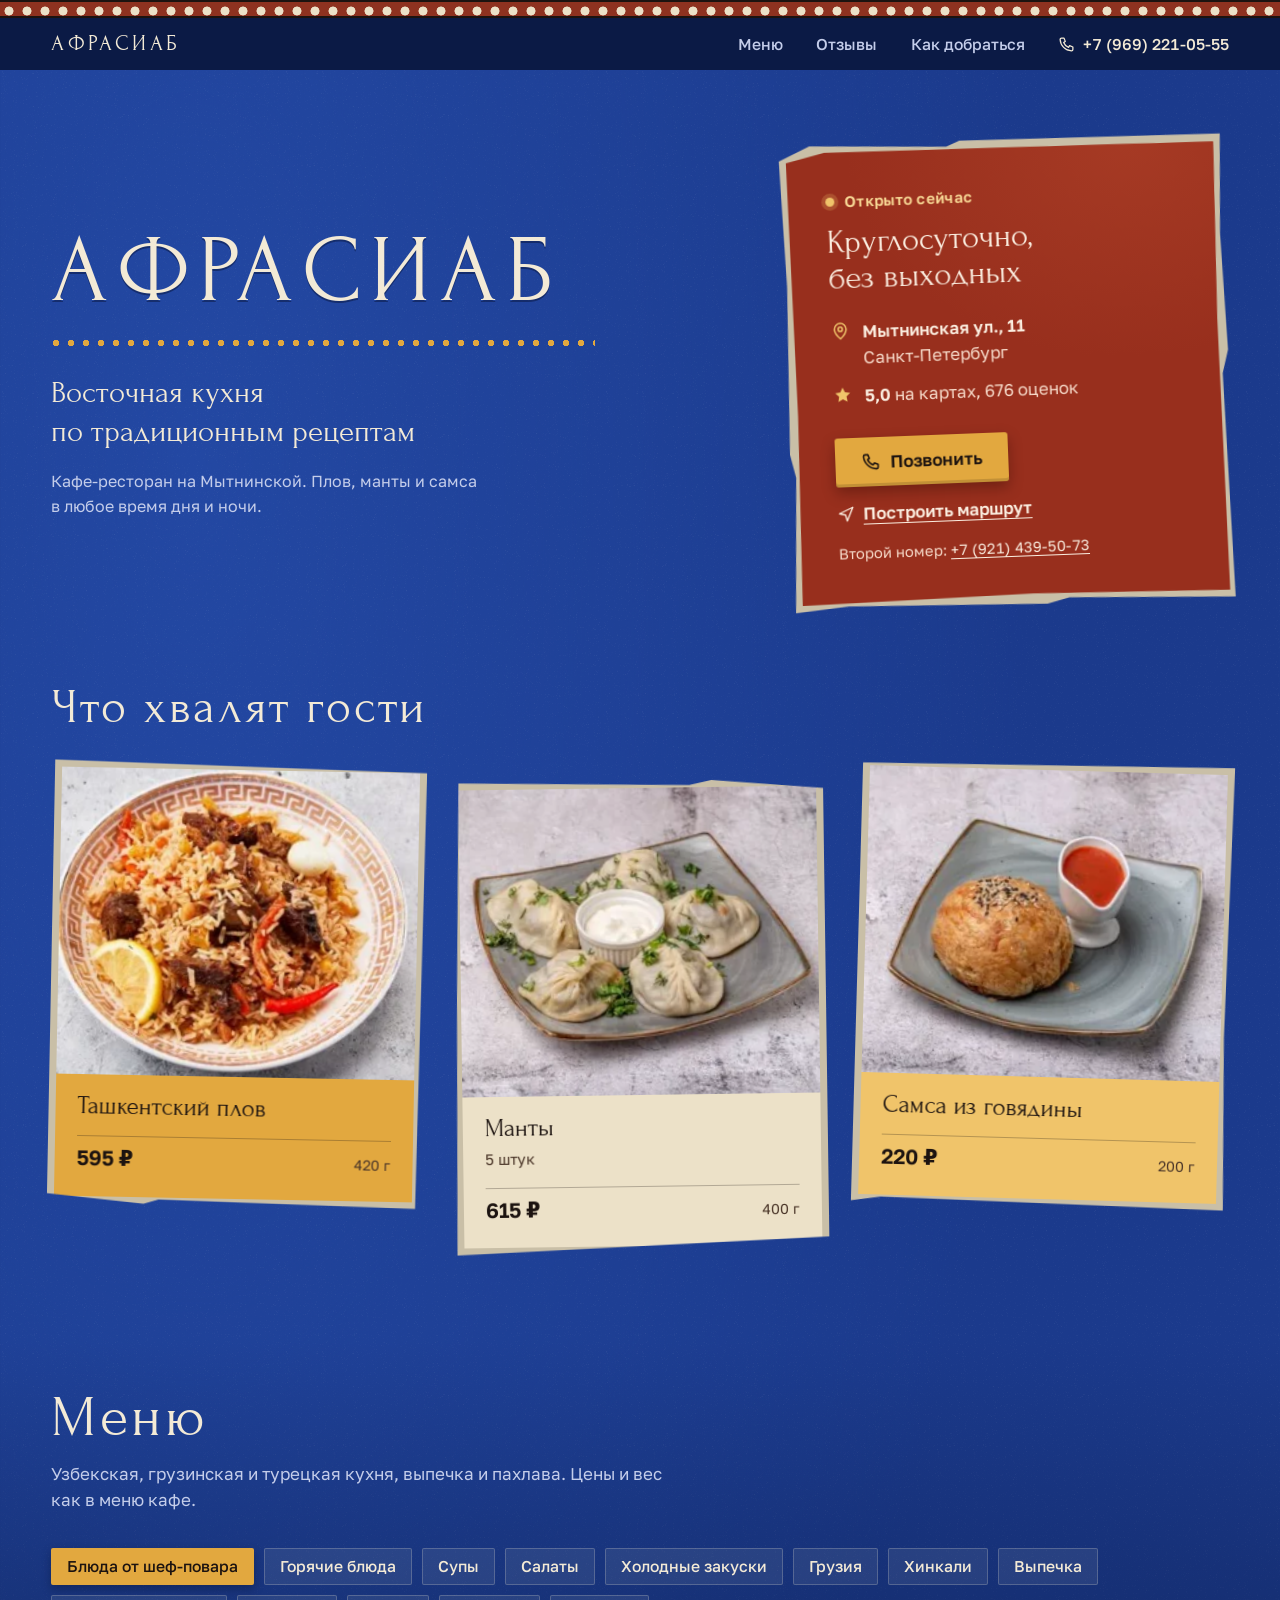
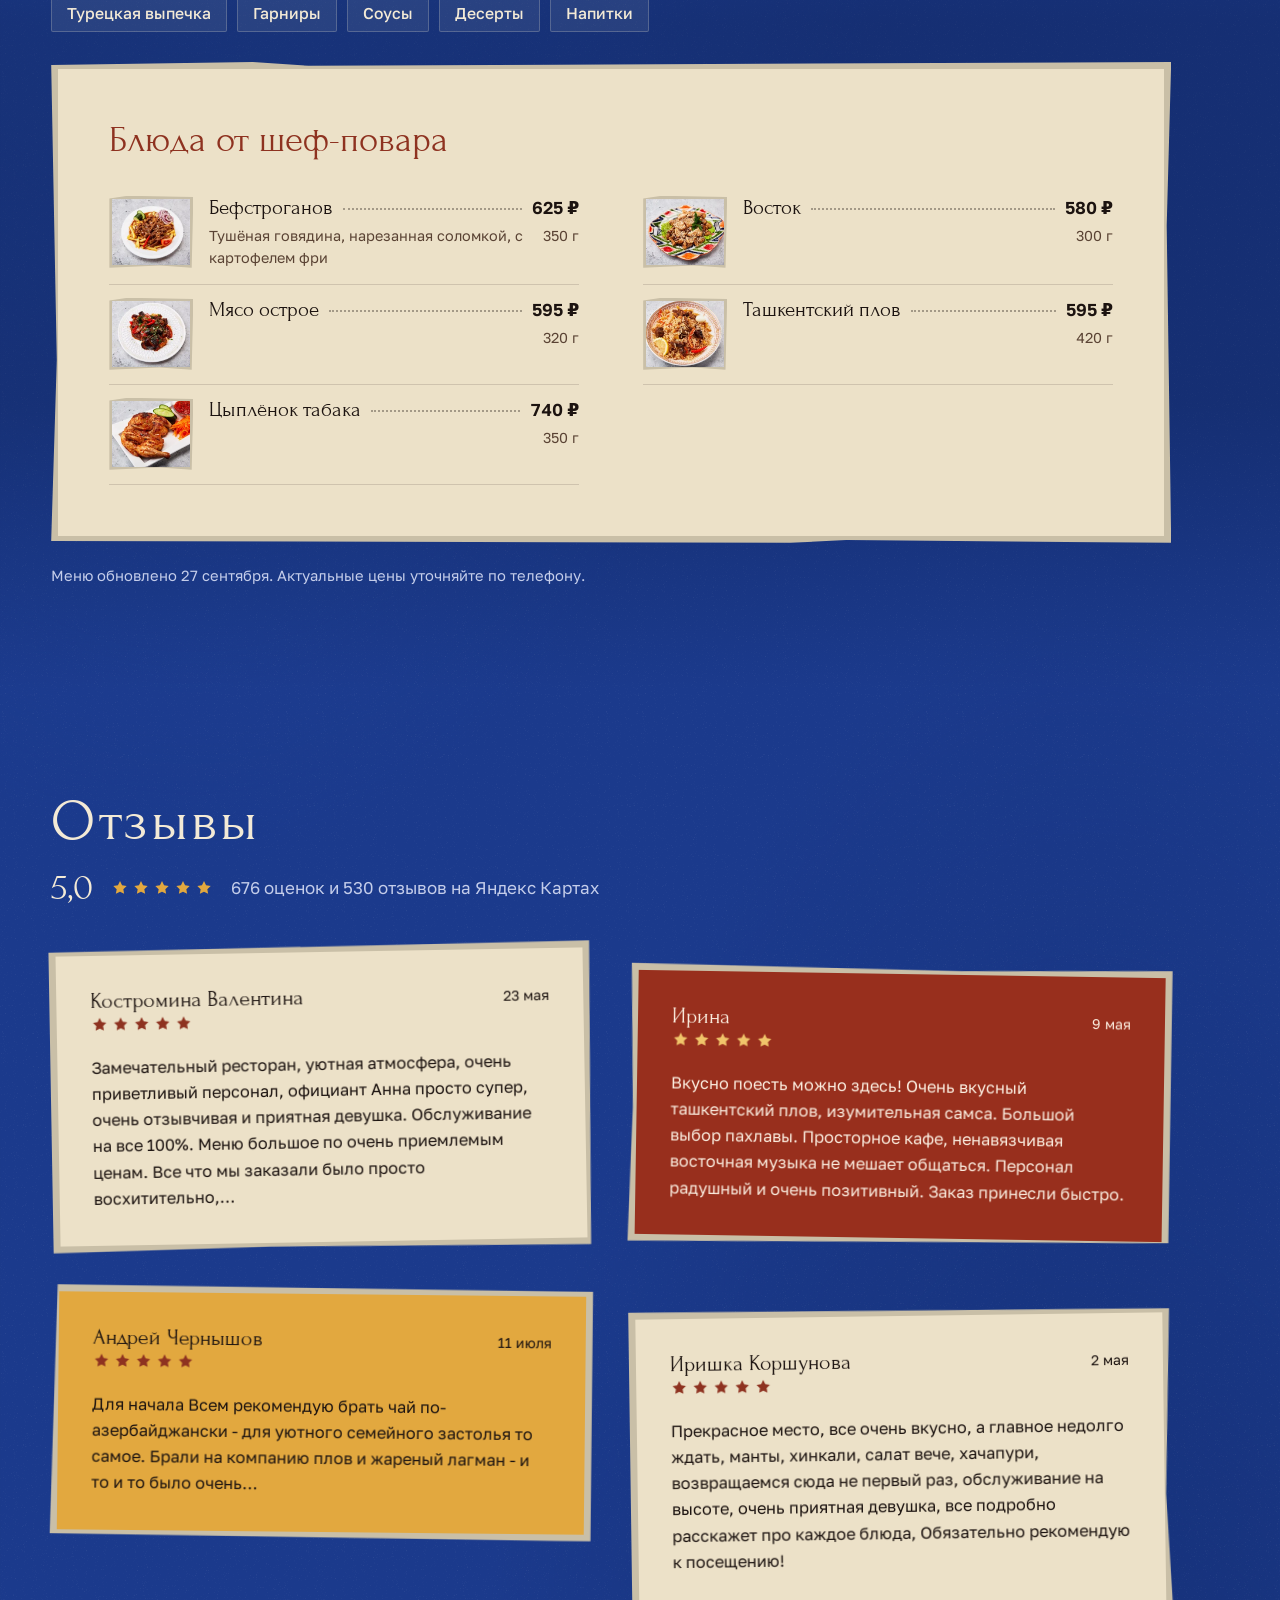
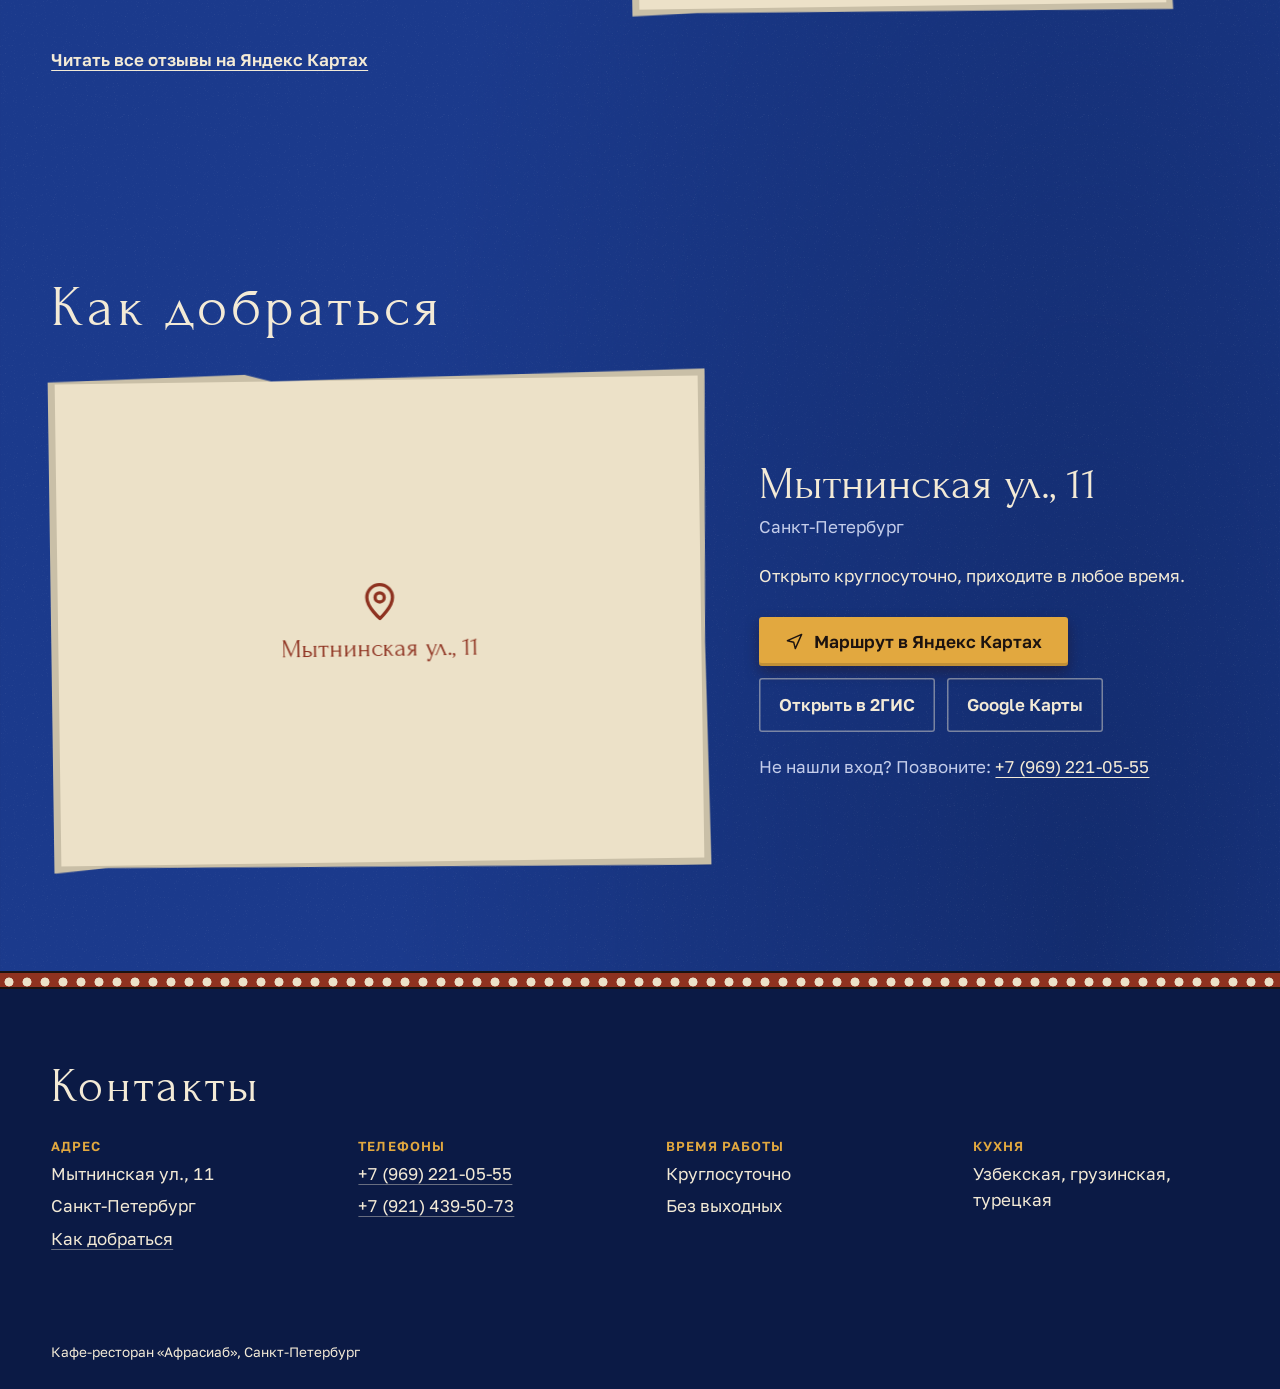
==== commit bf7b74e8: "Add dish photos and a How to get there section to the Afrasiab site Co-Authored-By: Claude Opus 5.5 " ====
--- a/afrasiab-site/index.html
+++ b/afrasiab-site/index.html
@@ -348,6 +348,46 @@
   .dishes h4 { font-size: 1.2rem; }
   .contacts-inner { grid-template-columns: 1fr; }
 }
+
+/* Dish photos */
+.dish-photo { display: block; width: calc(100% + 44px); max-width: none; height: auto; aspect-ratio: 266 / 228; object-fit: cover; margin: -22px -22px 18px; }
+.dishes li { display: grid; grid-template-columns: 84px minmax(0, 1fr); gap: 16px; align-items: start; }
+.plain .dishes li { grid-template-columns: minmax(0, 1fr); }
+.thumb {
+  width: 84px; height: 72px; object-fit: cover; display: block;
+  border: 3px solid var(--plaster-dim);
+  clip-path: polygon(0 4%, 22% 0, 100% 2%, 98% 100%, 60% 97%, 0 100%);
+  background: var(--plaster-dim);
+}
+.thumb-empty { display: grid; place-items: center; background: var(--ochre); color: var(--carbon); }
+.thumb-empty svg { width: 46px; height: 36px; }
+.dishes .txt { min-width: 0; }
+
+/* How to get there */
+.route { padding: clamp(56px, 8vw, 104px) var(--gutter); }
+.route-grid { display: grid; grid-template-columns: minmax(0, 1.4fr) minmax(0, 1fr); gap: clamp(28px, 4vw, 64px); align-items: center; margin-top: 34px; max-width: 1200px; }
+.map-frame { transform: rotate(-.8deg); clip-path: polygon(0 1%, 30% 0, 34% 1.4%, 100% 0, 99.5% 55%, 100% 100%, 8% 99%, 0 100%); }
+.map-frame > .pigment { position: relative; aspect-ratio: 4 / 3; background: var(--plaster); }
+.map-frame iframe { position: absolute; inset: 0; width: 100%; height: 100%; border: 0; }
+.map-fallback { position: absolute; inset: 0; display: grid; place-content: center; justify-items: center; gap: 10px; color: var(--ochre-red-deep); font: 400 1.6rem/1.1 var(--display); }
+.map-fallback svg { width: 44px; height: 44px; }
+.route-address { margin: 0; font: 400 clamp(2rem, 3.6vw, 2.8rem)/1.05 var(--display); }
+.route-city { margin: 6px 0 0; color: var(--on-lapis-soft); }
+.route-note { margin: 22px 0 0; max-width: 40ch; }
+.route-buttons { display: flex; flex-wrap: wrap; gap: 12px; margin-top: 28px; }
+.btn-ghost { display: inline-flex; align-items: center; padding: 14px 20px; border-radius: 3px; font-weight: 600; text-decoration: none; color: var(--on-lapis); box-shadow: inset 0 0 0 1.5px rgba(243, 234, 214, .45); transition: background .2s, box-shadow .2s; }
+.btn-ghost:hover { background: rgba(243, 234, 214, .1); box-shadow: inset 0 0 0 1.5px var(--ochre-light); }
+.route-phone { margin: 22px 0 0; color: var(--on-lapis-soft); font-variant-numeric: tabular-nums; }
+.route-phone a { color: var(--on-lapis); }
+@media (max-width: 900px) {
+  .route-grid { grid-template-columns: 1fr; }
+}
+@media (max-width: 640px) {
+  .dishes li { grid-template-columns: 68px minmax(0, 1fr); gap: 12px; }
+  .thumb { width: 68px; height: 60px; }
+  .tabs { -webkit-mask-image: linear-gradient(90deg, #000 85%, transparent); mask-image: linear-gradient(90deg, #000 85%, transparent); }
+  .route-buttons .btn-call, .route-buttons .btn-ghost { width: 100%; justify-content: center; }
+}
 </style>
 </head>
 <body>
@@ -359,7 +399,7 @@
       <nav class="nav" aria-label="Разделы">
         <a class="nav-link" href="#menu">Меню</a>
         <a class="nav-link" href="#reviews">Отзывы</a>
-        <a class="nav-link" href="#contacts">Контакты</a>
+        <a class="nav-link" href="#route">Как добраться</a>
         <a class="nav-phone" href="tel:+79692210555">
           <svg viewBox="0 0 24 24" fill="none" stroke="currentColor" stroke-width="1.8" stroke-linecap="round" stroke-linejoin="round" aria-hidden="true"><path d="M5 3h3.5l1.8 4.6-2.3 1.5a12 12 0 0 0 6.9 6.9l1.5-2.3L21 15.5V19a2 2 0 0 1-2 2A17 17 0 0 1 3 5a2 2 0 0 1 2-2z"/></svg>
           +7 (969) 221-05-55
@@ -411,25 +451,14 @@
       <div class="frieze">
         <article class="fragment dish">
           <div class="pigment">
-            <svg class="motif" viewBox="0 0 92 72" fill="none" stroke="currentColor" stroke-width="2" stroke-linecap="round" stroke-linejoin="round" aria-hidden="true">
-              <ellipse cx="46" cy="52" rx="40" ry="12"/>
-              <path d="M14 50c4-20 18-30 32-30s28 10 32 30"/>
-              <path d="M28 40c3-4 6-5 9-5M50 30c4 0 7 2 9 5M38 46c2-3 5-4 8-4M60 44c2-2 4-3 7-3"/>
-              <path d="M44 20c-2-6 0-10 4-13M52 21c1-5 4-8 8-9"/>
-            </svg>
+            <img class="dish-photo" src="img/dishes/tashkentskiy-plov.webp" alt="Ташкентский плов" width="266" height="228" loading="lazy" decoding="async">
             <h3>Ташкентский плов</h3>
                         <div class="price"><b>595 ₽</b><span>420 г</span></div>
           </div>
         </article>
         <article class="fragment dish">
           <div class="pigment">
-            <svg class="motif" viewBox="0 0 92 72" fill="none" stroke="currentColor" stroke-width="2" stroke-linecap="round" stroke-linejoin="round" aria-hidden="true">
-              <path d="M10 58h72"/>
-              <path d="M16 58c-2-10 4-18 13-18s15 8 13 18"/>
-              <path d="M50 58c-2-10 4-18 13-18s15 8 13 18"/>
-              <path d="M33 40c-2-12 4-22 13-22s15 10 13 22"/>
-              <path d="M29 40c-2-4 0-7 0-7M63 40c2-4 0-7 0-7M46 18c-1-4 1-7 1-7"/>
-            </svg>
+            <img class="dish-photo" src="img/dishes/manty.webp" alt="Манты" width="266" height="228" loading="lazy" decoding="async">
             <h3>Манты</h3>
             <p>5 штук</p>
             <div class="price"><b>615 ₽</b><span>400 г</span></div>
@@ -437,11 +466,7 @@
         </article>
         <article class="fragment dish">
           <div class="pigment">
-            <svg class="motif" viewBox="0 0 92 72" fill="none" stroke="currentColor" stroke-width="2" stroke-linecap="round" stroke-linejoin="round" aria-hidden="true">
-              <path d="M12 56L46 12l34 44z"/>
-              <path d="M24 40l22 4 22-4M33 28l13 3 13-3"/>
-              <circle cx="40" cy="50" r="1.4" fill="currentColor"/><circle cx="52" cy="50" r="1.4" fill="currentColor"/><circle cx="46" cy="37" r="1.4" fill="currentColor"/>
-            </svg>
+            <img class="dish-photo" src="img/dishes/samsa-iz-govyadiny.webp" alt="Самса из говядины" width="266" height="228" loading="lazy" decoding="async">
             <h3>Самса из&nbsp;говядины</h3>
                         <div class="price"><b>220 ₽</b><span>200 г</span></div>
           </div>
@@ -470,181 +495,181 @@
 <section class="panel" role="tabpanel" id="cat-1" aria-labelledby="tab-cat-1">
 <h3>Блюда от шеф-повара</h3>
 <ul class="dishes">
-<li><div class="row"><h4>Бефстроганов</h4><span class="dots" aria-hidden="true"></span><b>625&nbsp;₽</b></div><div class="meta"><p>Тушёная говядина, нарезанная соломкой, с картофелем фри</p><span>350 г</span></div></li>
-<li><div class="row"><h4>Восток</h4><span class="dots" aria-hidden="true"></span><b>580&nbsp;₽</b></div><div class="meta"><span>300 г</span></div></li>
-<li><div class="row"><h4>Мясо острое</h4><span class="dots" aria-hidden="true"></span><b>595&nbsp;₽</b></div><div class="meta"><span>320 г</span></div></li>
-<li><div class="row"><h4>Ташкентский плов</h4><span class="dots" aria-hidden="true"></span><b>595&nbsp;₽</b></div><div class="meta"><span>420 г</span></div></li>
-<li><div class="row"><h4>Цыплёнок табака</h4><span class="dots" aria-hidden="true"></span><b>740&nbsp;₽</b></div><div class="meta"><span>350 г</span></div></li>
+<li><img class="thumb" src="img/dishes/befstroganov.webp" alt="" width="266" height="228" loading="lazy" decoding="async"><div class="txt"><div class="row"><h4>Бефстроганов</h4><span class="dots" aria-hidden="true"></span><b>625&nbsp;₽</b></div><div class="meta"><p>Тушёная говядина, нарезанная соломкой, с картофелем фри</p><span>350 г</span></div></div></li>
+<li><img class="thumb" src="img/dishes/vostok.webp" alt="" width="266" height="228" loading="lazy" decoding="async"><div class="txt"><div class="row"><h4>Восток</h4><span class="dots" aria-hidden="true"></span><b>580&nbsp;₽</b></div><div class="meta"><span>300 г</span></div></div></li>
+<li><img class="thumb" src="img/dishes/myaso-ostroe.webp" alt="" width="266" height="228" loading="lazy" decoding="async"><div class="txt"><div class="row"><h4>Мясо острое</h4><span class="dots" aria-hidden="true"></span><b>595&nbsp;₽</b></div><div class="meta"><span>320 г</span></div></div></li>
+<li><img class="thumb" src="img/dishes/tashkentskiy-plov.webp" alt="" width="266" height="228" loading="lazy" decoding="async"><div class="txt"><div class="row"><h4>Ташкентский плов</h4><span class="dots" aria-hidden="true"></span><b>595&nbsp;₽</b></div><div class="meta"><span>420 г</span></div></div></li>
+<li><img class="thumb" src="img/dishes/tsyplenok-tabaka.webp" alt="" width="266" height="228" loading="lazy" decoding="async"><div class="txt"><div class="row"><h4>Цыплёнок табака</h4><span class="dots" aria-hidden="true"></span><b>740&nbsp;₽</b></div><div class="meta"><span>350 г</span></div></div></li>
 </ul>
 </section>
 <section class="panel" role="tabpanel" id="cat-2" aria-labelledby="tab-cat-2" data-hidden>
 <h3>Горячие блюда</h3>
 <ul class="dishes">
-<li><div class="row"><h4>Аджапсандал</h4><span class="dots" aria-hidden="true"></span><b>595&nbsp;₽</b></div><div class="meta"><span>300 г</span></div></li>
-<li><div class="row"><h4>Азербайджанская долма</h4><span class="dots" aria-hidden="true"></span><b>595&nbsp;₽</b></div><div class="meta"><span>350 г</span></div></li>
-<li><div class="row"><h4>Дымлама</h4><span class="dots" aria-hidden="true"></span><b>625&nbsp;₽</b></div><div class="meta"><span>350 г</span></div></li>
-<li><div class="row"><h4>Жареная курица с картофелем</h4><span class="dots" aria-hidden="true"></span><b>615&nbsp;₽</b></div><div class="meta"><span>400 г</span></div></li>
-<li><div class="row"><h4>Жареные пельмени</h4><span class="dots" aria-hidden="true"></span><b>495&nbsp;₽</b></div><div class="meta"><span>300 г</span></div></li>
-<li><div class="row"><h4>Жареный лагман</h4><span class="dots" aria-hidden="true"></span><b>565&nbsp;₽</b></div><div class="meta"><span>400 г</span></div></li>
-<li><div class="row"><h4>Казан-кебаб из баранины</h4><span class="dots" aria-hidden="true"></span><b>770&nbsp;₽</b></div><div class="meta"><span>400 г</span></div></li>
-<li><div class="row"><h4>Казан-кебаб из говядины</h4><span class="dots" aria-hidden="true"></span><b>745&nbsp;₽</b></div><div class="meta"><span>400 г</span></div></li>
-<li><div class="row"><h4>Манты</h4><span class="dots" aria-hidden="true"></span><b>615&nbsp;₽</b></div><div class="meta"><p>5 шт.</p><span>400 г</span></div></li>
-<li><div class="row"><h4>Манты с тыквой</h4><span class="dots" aria-hidden="true"></span><b>545&nbsp;₽</b></div><div class="meta"><span>400 г</span></div></li>
-<li><div class="row"><h4>Пельмени на мацони</h4><span class="dots" aria-hidden="true"></span><b>495&nbsp;₽</b></div><div class="meta"><span>300 г</span></div></li>
-<li><div class="row"><h4>Самаркандский плов</h4><span class="dots" aria-hidden="true"></span><b>560&nbsp;₽</b></div><div class="meta"><span>420 г</span></div></li>
-<li><div class="row"><h4>Хонум</h4><span class="dots" aria-hidden="true"></span><b>560&nbsp;₽</b></div><div class="meta"><p>Нежный говяжий фарш, обёрнутый слоями в домашнее тесто</p><span>400 г</span></div></li>
+<li><img class="thumb" src="img/dishes/adzhapsandal.webp" alt="" width="266" height="228" loading="lazy" decoding="async"><div class="txt"><div class="row"><h4>Аджапсандал</h4><span class="dots" aria-hidden="true"></span><b>595&nbsp;₽</b></div><div class="meta"><span>300 г</span></div></div></li>
+<li><img class="thumb" src="img/dishes/azerbaydzhanskaya-dolma.webp" alt="" width="266" height="228" loading="lazy" decoding="async"><div class="txt"><div class="row"><h4>Азербайджанская долма</h4><span class="dots" aria-hidden="true"></span><b>595&nbsp;₽</b></div><div class="meta"><span>350 г</span></div></div></li>
+<li><img class="thumb" src="img/dishes/dymlama.webp" alt="" width="266" height="228" loading="lazy" decoding="async"><div class="txt"><div class="row"><h4>Дымлама</h4><span class="dots" aria-hidden="true"></span><b>625&nbsp;₽</b></div><div class="meta"><span>350 г</span></div></div></li>
+<li><img class="thumb" src="img/dishes/zharenaya-kuritsa-s-kartofelem.webp" alt="" width="266" height="228" loading="lazy" decoding="async"><div class="txt"><div class="row"><h4>Жареная курица с картофелем</h4><span class="dots" aria-hidden="true"></span><b>615&nbsp;₽</b></div><div class="meta"><span>400 г</span></div></div></li>
+<li><img class="thumb" src="img/dishes/zharenye-pelmeni.webp" alt="" width="266" height="228" loading="lazy" decoding="async"><div class="txt"><div class="row"><h4>Жареные пельмени</h4><span class="dots" aria-hidden="true"></span><b>495&nbsp;₽</b></div><div class="meta"><span>300 г</span></div></div></li>
+<li><img class="thumb" src="img/dishes/zharenyy-lagman.webp" alt="" width="266" height="228" loading="lazy" decoding="async"><div class="txt"><div class="row"><h4>Жареный лагман</h4><span class="dots" aria-hidden="true"></span><b>565&nbsp;₽</b></div><div class="meta"><span>400 г</span></div></div></li>
+<li><img class="thumb" src="img/dishes/kazan-kebab-iz-baraniny.webp" alt="" width="266" height="228" loading="lazy" decoding="async"><div class="txt"><div class="row"><h4>Казан-кебаб из баранины</h4><span class="dots" aria-hidden="true"></span><b>770&nbsp;₽</b></div><div class="meta"><span>400 г</span></div></div></li>
+<li><img class="thumb" src="img/dishes/kazan-kebab-iz-govyadiny.webp" alt="" width="266" height="228" loading="lazy" decoding="async"><div class="txt"><div class="row"><h4>Казан-кебаб из говядины</h4><span class="dots" aria-hidden="true"></span><b>745&nbsp;₽</b></div><div class="meta"><span>400 г</span></div></div></li>
+<li><img class="thumb" src="img/dishes/manty.webp" alt="" width="266" height="228" loading="lazy" decoding="async"><div class="txt"><div class="row"><h4>Манты</h4><span class="dots" aria-hidden="true"></span><b>615&nbsp;₽</b></div><div class="meta"><p>5 шт.</p><span>400 г</span></div></div></li>
+<li><img class="thumb" src="img/dishes/manty-s-tykvoy.webp" alt="" width="266" height="228" loading="lazy" decoding="async"><div class="txt"><div class="row"><h4>Манты с тыквой</h4><span class="dots" aria-hidden="true"></span><b>545&nbsp;₽</b></div><div class="meta"><span>400 г</span></div></div></li>
+<li><img class="thumb" src="img/dishes/pelmeni-na-matsoni.webp" alt="" width="266" height="228" loading="lazy" decoding="async"><div class="txt"><div class="row"><h4>Пельмени на мацони</h4><span class="dots" aria-hidden="true"></span><b>495&nbsp;₽</b></div><div class="meta"><span>300 г</span></div></div></li>
+<li><img class="thumb" src="img/dishes/samarkandskiy-plov.webp" alt="" width="266" height="228" loading="lazy" decoding="async"><div class="txt"><div class="row"><h4>Самаркандский плов</h4><span class="dots" aria-hidden="true"></span><b>560&nbsp;₽</b></div><div class="meta"><span>420 г</span></div></div></li>
+<li><img class="thumb" src="img/dishes/honum.webp" alt="" width="266" height="228" loading="lazy" decoding="async"><div class="txt"><div class="row"><h4>Хонум</h4><span class="dots" aria-hidden="true"></span><b>560&nbsp;₽</b></div><div class="meta"><p>Нежный говяжий фарш, обёрнутый слоями в домашнее тесто</p><span>400 г</span></div></div></li>
 </ul>
 </section>
 <section class="panel" role="tabpanel" id="cat-3" aria-labelledby="tab-cat-3" data-hidden>
 <h3>Супы</h3>
 <ul class="dishes">
-<li><div class="row"><h4>Борщ по-русски</h4><span class="dots" aria-hidden="true"></span><b>465&nbsp;₽</b></div><div class="meta"><span>300 г</span></div></li>
-<li><div class="row"><h4>Буглама</h4><span class="dots" aria-hidden="true"></span><b>640&nbsp;₽</b></div><div class="meta"><span>300 г</span></div></li>
-<li><div class="row"><h4>Куза Шурпа из баранины</h4><span class="dots" aria-hidden="true"></span><b>545&nbsp;₽</b></div><div class="meta"><span>300 г</span></div></li>
-<li><div class="row"><h4>Куза Шурпа из говядины</h4><span class="dots" aria-hidden="true"></span><b>515&nbsp;₽</b></div><div class="meta"><span>300 г</span></div></li>
-<li><div class="row"><h4>Куриный суп</h4><span class="dots" aria-hidden="true"></span><b>445&nbsp;₽</b></div><div class="meta"><span>220 г</span></div></li>
-<li><div class="row"><h4>Лагман</h4><span class="dots" aria-hidden="true"></span><b>550&nbsp;₽</b></div><div class="meta"><span>300 г</span></div></li>
-<li><div class="row"><h4>Мастава</h4><span class="dots" aria-hidden="true"></span><b>470&nbsp;₽</b></div><div class="meta"><span>300 г</span></div></li>
-<li><div class="row"><h4>Суп с тефтелями</h4><span class="dots" aria-hidden="true"></span><b>485&nbsp;₽</b></div><div class="meta"><span>300 г</span></div></li>
-<li><div class="row"><h4>Харчо</h4><span class="dots" aria-hidden="true"></span><b>520&nbsp;₽</b></div><div class="meta"><span>300 г</span></div></li>
-<li><div class="row"><h4>Чучвара</h4><span class="dots" aria-hidden="true"></span><b>510&nbsp;₽</b></div><div class="meta"><span>300 г</span></div></li>
-<li><div class="row"><h4>Шурпа из баранины</h4><span class="dots" aria-hidden="true"></span><b>510&nbsp;₽</b></div><div class="meta"><span>300 г</span></div></li>
-<li><div class="row"><h4>Шурпа из говядины</h4><span class="dots" aria-hidden="true"></span><b>480&nbsp;₽</b></div><div class="meta"><span>300 г</span></div></li>
+<li><img class="thumb" src="img/dishes/borsch-po-russki.webp" alt="" width="266" height="228" loading="lazy" decoding="async"><div class="txt"><div class="row"><h4>Борщ по-русски</h4><span class="dots" aria-hidden="true"></span><b>465&nbsp;₽</b></div><div class="meta"><span>300 г</span></div></div></li>
+<li><img class="thumb" src="img/dishes/buglama.webp" alt="" width="266" height="228" loading="lazy" decoding="async"><div class="txt"><div class="row"><h4>Буглама</h4><span class="dots" aria-hidden="true"></span><b>640&nbsp;₽</b></div><div class="meta"><span>300 г</span></div></div></li>
+<li><img class="thumb" src="img/dishes/kuza-shurpa-iz-baraniny.webp" alt="" width="266" height="228" loading="lazy" decoding="async"><div class="txt"><div class="row"><h4>Куза Шурпа из баранины</h4><span class="dots" aria-hidden="true"></span><b>545&nbsp;₽</b></div><div class="meta"><span>300 г</span></div></div></li>
+<li><img class="thumb" src="img/dishes/kuza-shurpa-iz-govyadiny.webp" alt="" width="266" height="228" loading="lazy" decoding="async"><div class="txt"><div class="row"><h4>Куза Шурпа из говядины</h4><span class="dots" aria-hidden="true"></span><b>515&nbsp;₽</b></div><div class="meta"><span>300 г</span></div></div></li>
+<li><img class="thumb" src="img/dishes/kurinyy-sup.webp" alt="" width="266" height="228" loading="lazy" decoding="async"><div class="txt"><div class="row"><h4>Куриный суп</h4><span class="dots" aria-hidden="true"></span><b>445&nbsp;₽</b></div><div class="meta"><span>220 г</span></div></div></li>
+<li><img class="thumb" src="img/dishes/lagman.webp" alt="" width="266" height="228" loading="lazy" decoding="async"><div class="txt"><div class="row"><h4>Лагман</h4><span class="dots" aria-hidden="true"></span><b>550&nbsp;₽</b></div><div class="meta"><span>300 г</span></div></div></li>
+<li><img class="thumb" src="img/dishes/mastava.webp" alt="" width="266" height="228" loading="lazy" decoding="async"><div class="txt"><div class="row"><h4>Мастава</h4><span class="dots" aria-hidden="true"></span><b>470&nbsp;₽</b></div><div class="meta"><span>300 г</span></div></div></li>
+<li><img class="thumb" src="img/dishes/sup-s-teftelyami.webp" alt="" width="266" height="228" loading="lazy" decoding="async"><div class="txt"><div class="row"><h4>Суп с тефтелями</h4><span class="dots" aria-hidden="true"></span><b>485&nbsp;₽</b></div><div class="meta"><span>300 г</span></div></div></li>
+<li><img class="thumb" src="img/dishes/harcho.webp" alt="" width="266" height="228" loading="lazy" decoding="async"><div class="txt"><div class="row"><h4>Харчо</h4><span class="dots" aria-hidden="true"></span><b>520&nbsp;₽</b></div><div class="meta"><span>300 г</span></div></div></li>
+<li><img class="thumb" src="img/dishes/chuchvara.webp" alt="" width="266" height="228" loading="lazy" decoding="async"><div class="txt"><div class="row"><h4>Чучвара</h4><span class="dots" aria-hidden="true"></span><b>510&nbsp;₽</b></div><div class="meta"><span>300 г</span></div></div></li>
+<li><img class="thumb" src="img/dishes/shurpa-iz-baraniny.webp" alt="" width="266" height="228" loading="lazy" decoding="async"><div class="txt"><div class="row"><h4>Шурпа из баранины</h4><span class="dots" aria-hidden="true"></span><b>510&nbsp;₽</b></div><div class="meta"><span>300 г</span></div></div></li>
+<li><img class="thumb" src="img/dishes/shurpa-iz-govyadiny.webp" alt="" width="266" height="228" loading="lazy" decoding="async"><div class="txt"><div class="row"><h4>Шурпа из говядины</h4><span class="dots" aria-hidden="true"></span><b>480&nbsp;₽</b></div><div class="meta"><span>300 г</span></div></div></li>
 </ul>
 </section>
 <section class="panel" role="tabpanel" id="cat-4" aria-labelledby="tab-cat-4" data-hidden>
 <h3>Салаты</h3>
 <ul class="dishes">
-<li><div class="row"><h4>Афрасиаб</h4><span class="dots" aria-hidden="true"></span><b>485&nbsp;₽</b></div><div class="meta"><span>220 г</span></div></li>
-<li><div class="row"><h4>Ачик-чучук</h4><span class="dots" aria-hidden="true"></span><b>395&nbsp;₽</b></div><div class="meta"><span>220 г</span></div></li>
-<li><div class="row"><h4>Вече</h4><span class="dots" aria-hidden="true"></span><b>485&nbsp;₽</b></div><div class="meta"><span>220 г</span></div></li>
-<li><div class="row"><h4>Восточная сказка</h4><span class="dots" aria-hidden="true"></span><b>485&nbsp;₽</b></div><div class="meta"><span>220 г</span></div></li>
-<li><div class="row"><h4>Греческий салат</h4><span class="dots" aria-hidden="true"></span><b>465&nbsp;₽</b></div><div class="meta"><span>220 г</span></div></li>
-<li><div class="row"><h4>Капустный салат</h4><span class="dots" aria-hidden="true"></span><b>320&nbsp;₽</b></div><div class="meta"><span>200 г</span></div></li>
-<li><div class="row"><h4>Курица с виноградом</h4><span class="dots" aria-hidden="true"></span><b>465&nbsp;₽</b></div><div class="meta"><span>220 г</span></div></li>
-<li><div class="row"><h4>Морковный салат</h4><span class="dots" aria-hidden="true"></span><b>320&nbsp;₽</b></div><div class="meta"><span>200 г</span></div></li>
-<li><div class="row"><h4>Мужской каприз</h4><span class="dots" aria-hidden="true"></span><b>470&nbsp;₽</b></div><div class="meta"><span>300 г</span></div></li>
-<li><div class="row"><h4>Оливье с говядиной</h4><span class="dots" aria-hidden="true"></span><b>465&nbsp;₽</b></div><div class="meta"><span>220 г</span></div></li>
-<li><div class="row"><h4>Свежий на мацони</h4><span class="dots" aria-hidden="true"></span><b>445&nbsp;₽</b></div><div class="meta"><span>220 г</span></div></li>
-<li><div class="row"><h4>Цезарь с креветками</h4><span class="dots" aria-hidden="true"></span><b>560&nbsp;₽</b></div><div class="meta"><span>220 г</span></div></li>
-<li><div class="row"><h4>Цезарь с курицей</h4><span class="dots" aria-hidden="true"></span><b>495&nbsp;₽</b></div><div class="meta"><span>220 г</span></div></li>
-<li><div class="row"><h4>Шакароб</h4><span class="dots" aria-hidden="true"></span><b>365&nbsp;₽</b></div><div class="meta"><span>220 г</span></div></li>
-<li><div class="row"><h4>Салат с хрустящими баклажанами</h4><span class="dots" aria-hidden="true"></span><b>545&nbsp;₽</b></div><div class="meta"><span>220 г</span></div></li>
+<li><img class="thumb" src="img/dishes/afrasiab.webp" alt="" width="266" height="228" loading="lazy" decoding="async"><div class="txt"><div class="row"><h4>Афрасиаб</h4><span class="dots" aria-hidden="true"></span><b>485&nbsp;₽</b></div><div class="meta"><span>220 г</span></div></div></li>
+<li><img class="thumb" src="img/dishes/achik-chuchuk.webp" alt="" width="266" height="228" loading="lazy" decoding="async"><div class="txt"><div class="row"><h4>Ачик-чучук</h4><span class="dots" aria-hidden="true"></span><b>395&nbsp;₽</b></div><div class="meta"><span>220 г</span></div></div></li>
+<li><img class="thumb" src="img/dishes/veche.webp" alt="" width="266" height="228" loading="lazy" decoding="async"><div class="txt"><div class="row"><h4>Вече</h4><span class="dots" aria-hidden="true"></span><b>485&nbsp;₽</b></div><div class="meta"><span>220 г</span></div></div></li>
+<li><img class="thumb" src="img/dishes/vostochnaya-skazka.webp" alt="" width="266" height="228" loading="lazy" decoding="async"><div class="txt"><div class="row"><h4>Восточная сказка</h4><span class="dots" aria-hidden="true"></span><b>485&nbsp;₽</b></div><div class="meta"><span>220 г</span></div></div></li>
+<li><img class="thumb" src="img/dishes/grecheskiy-salat.webp" alt="" width="266" height="228" loading="lazy" decoding="async"><div class="txt"><div class="row"><h4>Греческий салат</h4><span class="dots" aria-hidden="true"></span><b>465&nbsp;₽</b></div><div class="meta"><span>220 г</span></div></div></li>
+<li><img class="thumb" src="img/dishes/kapustnyy-salat.webp" alt="" width="266" height="228" loading="lazy" decoding="async"><div class="txt"><div class="row"><h4>Капустный салат</h4><span class="dots" aria-hidden="true"></span><b>320&nbsp;₽</b></div><div class="meta"><span>200 г</span></div></div></li>
+<li><img class="thumb" src="img/dishes/kuritsa-s-vinogradom.webp" alt="" width="266" height="228" loading="lazy" decoding="async"><div class="txt"><div class="row"><h4>Курица с виноградом</h4><span class="dots" aria-hidden="true"></span><b>465&nbsp;₽</b></div><div class="meta"><span>220 г</span></div></div></li>
+<li><img class="thumb" src="img/dishes/morkovnyy-salat.webp" alt="" width="266" height="228" loading="lazy" decoding="async"><div class="txt"><div class="row"><h4>Морковный салат</h4><span class="dots" aria-hidden="true"></span><b>320&nbsp;₽</b></div><div class="meta"><span>200 г</span></div></div></li>
+<li><img class="thumb" src="img/dishes/muzhskoy-kapriz.webp" alt="" width="266" height="228" loading="lazy" decoding="async"><div class="txt"><div class="row"><h4>Мужской каприз</h4><span class="dots" aria-hidden="true"></span><b>470&nbsp;₽</b></div><div class="meta"><span>300 г</span></div></div></li>
+<li><img class="thumb" src="img/dishes/olive-s-govyadinoy.webp" alt="" width="266" height="228" loading="lazy" decoding="async"><div class="txt"><div class="row"><h4>Оливье с говядиной</h4><span class="dots" aria-hidden="true"></span><b>465&nbsp;₽</b></div><div class="meta"><span>220 г</span></div></div></li>
+<li><img class="thumb" src="img/dishes/svezhiy-na-matsoni.webp" alt="" width="266" height="228" loading="lazy" decoding="async"><div class="txt"><div class="row"><h4>Свежий на мацони</h4><span class="dots" aria-hidden="true"></span><b>445&nbsp;₽</b></div><div class="meta"><span>220 г</span></div></div></li>
+<li><img class="thumb" src="img/dishes/tsezar-s-krevetkami.webp" alt="" width="266" height="228" loading="lazy" decoding="async"><div class="txt"><div class="row"><h4>Цезарь с креветками</h4><span class="dots" aria-hidden="true"></span><b>560&nbsp;₽</b></div><div class="meta"><span>220 г</span></div></div></li>
+<li><img class="thumb" src="img/dishes/tsezar-s-kuritsey.webp" alt="" width="266" height="228" loading="lazy" decoding="async"><div class="txt"><div class="row"><h4>Цезарь с курицей</h4><span class="dots" aria-hidden="true"></span><b>495&nbsp;₽</b></div><div class="meta"><span>220 г</span></div></div></li>
+<li><img class="thumb" src="img/dishes/shakarob.webp" alt="" width="266" height="228" loading="lazy" decoding="async"><div class="txt"><div class="row"><h4>Шакароб</h4><span class="dots" aria-hidden="true"></span><b>365&nbsp;₽</b></div><div class="meta"><span>220 г</span></div></div></li>
+<li><span class="thumb thumb-empty"><svg viewBox="0 0 92 72" fill="none" stroke="currentColor" stroke-width="2.4" stroke-linecap="round" stroke-linejoin="round" aria-hidden="true"><ellipse cx="46" cy="52" rx="36" ry="11"/><path d="M16 50c4-18 16-27 30-27s26 9 30 27"/></svg></span><div class="txt"><div class="row"><h4>Салат с хрустящими баклажанами</h4><span class="dots" aria-hidden="true"></span><b>545&nbsp;₽</b></div><div class="meta"><span>220 г</span></div></div></li>
 </ul>
 </section>
 <section class="panel" role="tabpanel" id="cat-5" aria-labelledby="tab-cat-5" data-hidden>
 <h3>Холодные закуски</h3>
 <ul class="dishes">
-<li><div class="row"><h4>Домашние соленья</h4><span class="dots" aria-hidden="true"></span><b>520&nbsp;₽</b></div><div class="meta"><span>220 г</span></div></li>
-<li><div class="row"><h4>Капуста фирменная</h4><span class="dots" aria-hidden="true"></span><b>360&nbsp;₽</b></div><div class="meta"><span>200 г</span></div></li>
-<li><div class="row"><h4>Овощная нарезка</h4><span class="dots" aria-hidden="true"></span><b>645&nbsp;₽</b></div><div class="meta"><span>350 г</span></div></li>
-<li><div class="row"><h4>Рулетики из баклажанов</h4><span class="dots" aria-hidden="true"></span><b>585&nbsp;₽</b></div><div class="meta"><span>200 г</span></div></li>
-<li><div class="row"><h4>Селёдка по-русски</h4><span class="dots" aria-hidden="true"></span><b>545&nbsp;₽</b></div><div class="meta"><span>200 г</span></div></li>
-<li><div class="row"><h4>Сырное ассорти</h4><span class="dots" aria-hidden="true"></span><b>725&nbsp;₽</b></div><div class="meta"><span>300 г</span></div></li>
-<li><div class="row"><h4>Чакка</h4><span class="dots" aria-hidden="true"></span><b>285&nbsp;₽</b></div><div class="meta"><span>180 г</span></div></li>
-<li><div class="row"><h4>Язык говяжий с хреном</h4><span class="dots" aria-hidden="true"></span><b>655&nbsp;₽</b></div><div class="meta"><span>220 г</span></div></li>
+<li><img class="thumb" src="img/dishes/domashnie-solenya.webp" alt="" width="266" height="228" loading="lazy" decoding="async"><div class="txt"><div class="row"><h4>Домашние соленья</h4><span class="dots" aria-hidden="true"></span><b>520&nbsp;₽</b></div><div class="meta"><span>220 г</span></div></div></li>
+<li><img class="thumb" src="img/dishes/kapusta-firmennaya.webp" alt="" width="266" height="228" loading="lazy" decoding="async"><div class="txt"><div class="row"><h4>Капуста фирменная</h4><span class="dots" aria-hidden="true"></span><b>360&nbsp;₽</b></div><div class="meta"><span>200 г</span></div></div></li>
+<li><img class="thumb" src="img/dishes/ovoschnaya-narezka.webp" alt="" width="266" height="228" loading="lazy" decoding="async"><div class="txt"><div class="row"><h4>Овощная нарезка</h4><span class="dots" aria-hidden="true"></span><b>645&nbsp;₽</b></div><div class="meta"><span>350 г</span></div></div></li>
+<li><img class="thumb" src="img/dishes/ruletiki-iz-baklazhanov.webp" alt="" width="266" height="228" loading="lazy" decoding="async"><div class="txt"><div class="row"><h4>Рулетики из баклажанов</h4><span class="dots" aria-hidden="true"></span><b>585&nbsp;₽</b></div><div class="meta"><span>200 г</span></div></div></li>
+<li><img class="thumb" src="img/dishes/seledka-po-russki.webp" alt="" width="266" height="228" loading="lazy" decoding="async"><div class="txt"><div class="row"><h4>Селёдка по-русски</h4><span class="dots" aria-hidden="true"></span><b>545&nbsp;₽</b></div><div class="meta"><span>200 г</span></div></div></li>
+<li><img class="thumb" src="img/dishes/syrnoe-assorti.webp" alt="" width="266" height="228" loading="lazy" decoding="async"><div class="txt"><div class="row"><h4>Сырное ассорти</h4><span class="dots" aria-hidden="true"></span><b>725&nbsp;₽</b></div><div class="meta"><span>300 г</span></div></div></li>
+<li><img class="thumb" src="img/dishes/chakka.webp" alt="" width="266" height="228" loading="lazy" decoding="async"><div class="txt"><div class="row"><h4>Чакка</h4><span class="dots" aria-hidden="true"></span><b>285&nbsp;₽</b></div><div class="meta"><span>180 г</span></div></div></li>
+<li><img class="thumb" src="img/dishes/yazyk-govyazhiy-s-hrenom.webp" alt="" width="266" height="228" loading="lazy" decoding="async"><div class="txt"><div class="row"><h4>Язык говяжий с хреном</h4><span class="dots" aria-hidden="true"></span><b>655&nbsp;₽</b></div><div class="meta"><span>220 г</span></div></div></li>
 </ul>
 </section>
 <section class="panel" role="tabpanel" id="cat-6" aria-labelledby="tab-cat-6" data-hidden>
 <h3>Грузия</h3>
 <ul class="dishes">
-<li><div class="row"><h4>Лобио по-мегрельски</h4><span class="dots" aria-hidden="true"></span><b>545&nbsp;₽</b></div><div class="meta"><span>220 г</span></div></li>
-<li><div class="row"><h4>Оджахури с бараниной</h4><span class="dots" aria-hidden="true"></span><b>730&nbsp;₽</b></div><div class="meta"><span>320 г</span></div></li>
-<li><div class="row"><h4>Оджахури с говядиной</h4><span class="dots" aria-hidden="true"></span><b>670&nbsp;₽</b></div><div class="meta"><span>320 г</span></div></li>
-<li><div class="row"><h4>Оджахури с курицей</h4><span class="dots" aria-hidden="true"></span><b>630&nbsp;₽</b></div><div class="meta"><span>320 г</span></div></li>
-<li><div class="row"><h4>Салат по-грузински</h4><span class="dots" aria-hidden="true"></span><b>415&nbsp;₽</b></div><div class="meta"><span>220 г</span></div></li>
-<li><div class="row"><h4>Хачапури по-аджарски</h4><span class="dots" aria-hidden="true"></span><b>680&nbsp;₽</b></div><div class="meta"><span>300 г</span></div></li>
-<li><div class="row"><h4>Хачапури по-мегрельски</h4><span class="dots" aria-hidden="true"></span><b>750&nbsp;₽</b></div><div class="meta"><span>400 г</span></div></li>
-<li><div class="row"><h4>Хачапури со шпинатом</h4><span class="dots" aria-hidden="true"></span><b>750&nbsp;₽</b></div><div class="meta"><span>400 г</span></div></li>
-<li><div class="row"><h4>Чахохбили</h4><span class="dots" aria-hidden="true"></span><b>540&nbsp;₽</b></div><div class="meta"><span>300 г</span></div></li>
-<li><div class="row"><h4>Чашушули</h4><span class="dots" aria-hidden="true"></span><b>570&nbsp;₽</b></div><div class="meta"><span>300 г</span></div></li>
+<li><img class="thumb" src="img/dishes/lobio-po-megrelski.webp" alt="" width="266" height="228" loading="lazy" decoding="async"><div class="txt"><div class="row"><h4>Лобио по-мегрельски</h4><span class="dots" aria-hidden="true"></span><b>545&nbsp;₽</b></div><div class="meta"><span>220 г</span></div></div></li>
+<li><img class="thumb" src="img/dishes/odzhahuri-s-baraninoy.webp" alt="" width="266" height="228" loading="lazy" decoding="async"><div class="txt"><div class="row"><h4>Оджахури с бараниной</h4><span class="dots" aria-hidden="true"></span><b>730&nbsp;₽</b></div><div class="meta"><span>320 г</span></div></div></li>
+<li><img class="thumb" src="img/dishes/odzhahuri-s-govyadinoy.webp" alt="" width="266" height="228" loading="lazy" decoding="async"><div class="txt"><div class="row"><h4>Оджахури с говядиной</h4><span class="dots" aria-hidden="true"></span><b>670&nbsp;₽</b></div><div class="meta"><span>320 г</span></div></div></li>
+<li><img class="thumb" src="img/dishes/odzhahuri-s-kuritsey.webp" alt="" width="266" height="228" loading="lazy" decoding="async"><div class="txt"><div class="row"><h4>Оджахури с курицей</h4><span class="dots" aria-hidden="true"></span><b>630&nbsp;₽</b></div><div class="meta"><span>320 г</span></div></div></li>
+<li><img class="thumb" src="img/dishes/salat-po-gruzinski.webp" alt="" width="266" height="228" loading="lazy" decoding="async"><div class="txt"><div class="row"><h4>Салат по-грузински</h4><span class="dots" aria-hidden="true"></span><b>415&nbsp;₽</b></div><div class="meta"><span>220 г</span></div></div></li>
+<li><img class="thumb" src="img/dishes/hachapuri-po-adzharski.webp" alt="" width="266" height="228" loading="lazy" decoding="async"><div class="txt"><div class="row"><h4>Хачапури по-аджарски</h4><span class="dots" aria-hidden="true"></span><b>680&nbsp;₽</b></div><div class="meta"><span>300 г</span></div></div></li>
+<li><img class="thumb" src="img/dishes/hachapuri-po-megrelski.webp" alt="" width="266" height="228" loading="lazy" decoding="async"><div class="txt"><div class="row"><h4>Хачапури по-мегрельски</h4><span class="dots" aria-hidden="true"></span><b>750&nbsp;₽</b></div><div class="meta"><span>400 г</span></div></div></li>
+<li><img class="thumb" src="img/dishes/hachapuri-so-shpinatom.webp" alt="" width="266" height="228" loading="lazy" decoding="async"><div class="txt"><div class="row"><h4>Хачапури со шпинатом</h4><span class="dots" aria-hidden="true"></span><b>750&nbsp;₽</b></div><div class="meta"><span>400 г</span></div></div></li>
+<li><img class="thumb" src="img/dishes/chahohbili.webp" alt="" width="266" height="228" loading="lazy" decoding="async"><div class="txt"><div class="row"><h4>Чахохбили</h4><span class="dots" aria-hidden="true"></span><b>540&nbsp;₽</b></div><div class="meta"><span>300 г</span></div></div></li>
+<li><img class="thumb" src="img/dishes/chashushuli.webp" alt="" width="266" height="228" loading="lazy" decoding="async"><div class="txt"><div class="row"><h4>Чашушули</h4><span class="dots" aria-hidden="true"></span><b>570&nbsp;₽</b></div><div class="meta"><span>300 г</span></div></div></li>
 </ul>
 </section>
 <section class="panel" role="tabpanel" id="cat-7" aria-labelledby="tab-cat-7" data-hidden>
 <h3>Хинкали</h3>
 <ul class="dishes">
-<li><div class="row"><h4>Хинкали с бараниной</h4><span class="dots" aria-hidden="true"></span><b>440&nbsp;₽</b></div><div class="meta"><span>300 г</span></div></li>
-<li><div class="row"><h4>Хинкали с сыром</h4><span class="dots" aria-hidden="true"></span><b>435&nbsp;₽</b></div><div class="meta"><span>260 г</span></div></li>
-<li><div class="row"><h4>Хинкали с телятиной</h4><span class="dots" aria-hidden="true"></span><b>435&nbsp;₽</b></div><div class="meta"><span>300 г</span></div></li>
+<li><img class="thumb" src="img/dishes/hinkali-s-baraninoy.webp" alt="" width="266" height="228" loading="lazy" decoding="async"><div class="txt"><div class="row"><h4>Хинкали с бараниной</h4><span class="dots" aria-hidden="true"></span><b>440&nbsp;₽</b></div><div class="meta"><span>300 г</span></div></div></li>
+<li><img class="thumb" src="img/dishes/hinkali-s-syrom.webp" alt="" width="266" height="228" loading="lazy" decoding="async"><div class="txt"><div class="row"><h4>Хинкали с сыром</h4><span class="dots" aria-hidden="true"></span><b>435&nbsp;₽</b></div><div class="meta"><span>260 г</span></div></div></li>
+<li><img class="thumb" src="img/dishes/hinkali-s-telyatinoy.webp" alt="" width="266" height="228" loading="lazy" decoding="async"><div class="txt"><div class="row"><h4>Хинкали с телятиной</h4><span class="dots" aria-hidden="true"></span><b>435&nbsp;₽</b></div><div class="meta"><span>300 г</span></div></div></li>
 </ul>
 </section>
 <section class="panel" role="tabpanel" id="cat-8" aria-labelledby="tab-cat-8" data-hidden>
 <h3>Выпечка</h3>
 <ul class="dishes">
-<li><div class="row"><h4>Самса Пармуда</h4><span class="dots" aria-hidden="true"></span><b>270&nbsp;₽</b></div><div class="meta"><span>200 г</span></div></li>
-<li><div class="row"><h4>Самса из говядины</h4><span class="dots" aria-hidden="true"></span><b>220&nbsp;₽</b></div><div class="meta"><span>200 г</span></div></li>
-<li><div class="row"><h4>Самса из курицы</h4><span class="dots" aria-hidden="true"></span><b>210&nbsp;₽</b></div><div class="meta"><span>200 г</span></div></li>
-<li><div class="row"><h4>Самса с картошкой</h4><span class="dots" aria-hidden="true"></span><b>195&nbsp;₽</b></div><div class="meta"><span>200 г</span></div></li>
-<li><div class="row"><h4>Самса с корейкой ягнёнка</h4><span class="dots" aria-hidden="true"></span><b>350&nbsp;₽</b></div><div class="meta"><span>250 г</span></div></li>
-<li><div class="row"><h4>Самса с тыквой</h4><span class="dots" aria-hidden="true"></span><b>195&nbsp;₽</b></div><div class="meta"><span>200 г</span></div></li>
-<li><div class="row"><h4>Слоёный фатыр</h4><span class="dots" aria-hidden="true"></span><b>400&nbsp;₽</b></div><div class="meta"><span>500 г</span></div></li>
-<li><div class="row"><h4>Узбекская лепёшка</h4><span class="dots" aria-hidden="true"></span><b>99&nbsp;₽</b></div><div class="meta"><span>350 г</span></div></li>
-<li><div class="row"><h4>Чебурек с говядиной</h4><span class="dots" aria-hidden="true"></span><b>380&nbsp;₽</b></div><div class="meta"><p>Хрустящее тесто с начинкой из сочного говяжьего фарша</p><span>120 г</span></div></li>
+<li><img class="thumb" src="img/dishes/samsa-parmuda.webp" alt="" width="266" height="228" loading="lazy" decoding="async"><div class="txt"><div class="row"><h4>Самса Пармуда</h4><span class="dots" aria-hidden="true"></span><b>270&nbsp;₽</b></div><div class="meta"><span>200 г</span></div></div></li>
+<li><img class="thumb" src="img/dishes/samsa-iz-govyadiny.webp" alt="" width="266" height="228" loading="lazy" decoding="async"><div class="txt"><div class="row"><h4>Самса из говядины</h4><span class="dots" aria-hidden="true"></span><b>220&nbsp;₽</b></div><div class="meta"><span>200 г</span></div></div></li>
+<li><img class="thumb" src="img/dishes/samsa-iz-kuritsy.webp" alt="" width="266" height="228" loading="lazy" decoding="async"><div class="txt"><div class="row"><h4>Самса из курицы</h4><span class="dots" aria-hidden="true"></span><b>210&nbsp;₽</b></div><div class="meta"><span>200 г</span></div></div></li>
+<li><img class="thumb" src="img/dishes/samsa-s-kartoshkoy.webp" alt="" width="266" height="228" loading="lazy" decoding="async"><div class="txt"><div class="row"><h4>Самса с картошкой</h4><span class="dots" aria-hidden="true"></span><b>195&nbsp;₽</b></div><div class="meta"><span>200 г</span></div></div></li>
+<li><img class="thumb" src="img/dishes/samsa-s-koreykoy-yagnenka.webp" alt="" width="266" height="228" loading="lazy" decoding="async"><div class="txt"><div class="row"><h4>Самса с корейкой ягнёнка</h4><span class="dots" aria-hidden="true"></span><b>350&nbsp;₽</b></div><div class="meta"><span>250 г</span></div></div></li>
+<li><img class="thumb" src="img/dishes/samsa-s-tykvoy.webp" alt="" width="266" height="228" loading="lazy" decoding="async"><div class="txt"><div class="row"><h4>Самса с тыквой</h4><span class="dots" aria-hidden="true"></span><b>195&nbsp;₽</b></div><div class="meta"><span>200 г</span></div></div></li>
+<li><img class="thumb" src="img/dishes/sloenyy-fatyr.webp" alt="" width="266" height="228" loading="lazy" decoding="async"><div class="txt"><div class="row"><h4>Слоёный фатыр</h4><span class="dots" aria-hidden="true"></span><b>400&nbsp;₽</b></div><div class="meta"><span>500 г</span></div></div></li>
+<li><img class="thumb" src="img/dishes/uzbekskaya-lepeshka.webp" alt="" width="266" height="228" loading="lazy" decoding="async"><div class="txt"><div class="row"><h4>Узбекская лепёшка</h4><span class="dots" aria-hidden="true"></span><b>99&nbsp;₽</b></div><div class="meta"><span>350 г</span></div></div></li>
+<li><img class="thumb" src="img/dishes/cheburek-s-govyadinoy.webp" alt="" width="266" height="228" loading="lazy" decoding="async"><div class="txt"><div class="row"><h4>Чебурек с говядиной</h4><span class="dots" aria-hidden="true"></span><b>380&nbsp;₽</b></div><div class="meta"><p>Хрустящее тесто с начинкой из сочного говяжьего фарша</p><span>120 г</span></div></div></li>
 </ul>
 </section>
 <section class="panel" role="tabpanel" id="cat-9" aria-labelledby="tab-cat-9" data-hidden>
 <h3>Турецкая выпечка</h3>
 <ul class="dishes">
-<li><div class="row"><h4>Кутабы с говядиной и бараниной</h4><span class="dots" aria-hidden="true"></span><b>500&nbsp;₽</b></div><div class="meta"><span>240 г</span></div></li>
-<li><div class="row"><h4>Кутабы с сыром и зеленью</h4><span class="dots" aria-hidden="true"></span><b>470&nbsp;₽</b></div><div class="meta"><span>240 г</span></div></li>
-<li><div class="row"><h4>Лахмаджун</h4><span class="dots" aria-hidden="true"></span><b>540&nbsp;₽</b></div><div class="meta"><span>300 г</span></div></li>
-<li><div class="row"><h4>Пиде «Карышык»</h4><span class="dots" aria-hidden="true"></span><b>780&nbsp;₽</b></div><div class="meta"><span>280 г</span></div></li>
-<li><div class="row"><h4>Пиде с курицей</h4><span class="dots" aria-hidden="true"></span><b>730&nbsp;₽</b></div><div class="meta"><span>280 г</span></div></li>
-<li><div class="row"><h4>Пиде с сыром</h4><span class="dots" aria-hidden="true"></span><b>650&nbsp;₽</b></div><div class="meta"><span>280 г</span></div></li>
+<li><img class="thumb" src="img/dishes/kutaby-s-govyadinoy-i-baraninoy.webp" alt="" width="266" height="228" loading="lazy" decoding="async"><div class="txt"><div class="row"><h4>Кутабы с говядиной и бараниной</h4><span class="dots" aria-hidden="true"></span><b>500&nbsp;₽</b></div><div class="meta"><span>240 г</span></div></div></li>
+<li><img class="thumb" src="img/dishes/kutaby-s-syrom-i-zelenyu.webp" alt="" width="266" height="228" loading="lazy" decoding="async"><div class="txt"><div class="row"><h4>Кутабы с сыром и зеленью</h4><span class="dots" aria-hidden="true"></span><b>470&nbsp;₽</b></div><div class="meta"><span>240 г</span></div></div></li>
+<li><img class="thumb" src="img/dishes/lahmadzhun.webp" alt="" width="266" height="228" loading="lazy" decoding="async"><div class="txt"><div class="row"><h4>Лахмаджун</h4><span class="dots" aria-hidden="true"></span><b>540&nbsp;₽</b></div><div class="meta"><span>300 г</span></div></div></li>
+<li><img class="thumb" src="img/dishes/pide-karyshyk.webp" alt="" width="266" height="228" loading="lazy" decoding="async"><div class="txt"><div class="row"><h4>Пиде «Карышык»</h4><span class="dots" aria-hidden="true"></span><b>780&nbsp;₽</b></div><div class="meta"><span>280 г</span></div></div></li>
+<li><img class="thumb" src="img/dishes/pide-s-kuritsey.webp" alt="" width="266" height="228" loading="lazy" decoding="async"><div class="txt"><div class="row"><h4>Пиде с курицей</h4><span class="dots" aria-hidden="true"></span><b>730&nbsp;₽</b></div><div class="meta"><span>280 г</span></div></div></li>
+<li><img class="thumb" src="img/dishes/pide-s-syrom.webp" alt="" width="266" height="228" loading="lazy" decoding="async"><div class="txt"><div class="row"><h4>Пиде с сыром</h4><span class="dots" aria-hidden="true"></span><b>650&nbsp;₽</b></div><div class="meta"><span>280 г</span></div></div></li>
 </ul>
 </section>
 <section class="panel" role="tabpanel" id="cat-10" aria-labelledby="tab-cat-10" data-hidden>
 <h3>Гарниры</h3>
 <ul class="dishes">
-<li><div class="row"><h4>Картофель по-деревенски</h4><span class="dots" aria-hidden="true"></span><b>270&nbsp;₽</b></div><div class="meta"><span>150 г</span></div></li>
-<li><div class="row"><h4>Картофель фри</h4><span class="dots" aria-hidden="true"></span><b>270&nbsp;₽</b></div><div class="meta"><span>150 г</span></div></li>
-<li><div class="row"><h4>Картофельное пюре</h4><span class="dots" aria-hidden="true"></span><b>270&nbsp;₽</b></div><div class="meta"><p>Пюре из отварного картофеля</p><span>150 г</span></div></li>
-<li><div class="row"><h4>Рис</h4><span class="dots" aria-hidden="true"></span><b>245&nbsp;₽</b></div><div class="meta"><p>Отварной рис</p><span>150 г</span></div></li>
-</ul>
-</section>
-<section class="panel" role="tabpanel" id="cat-11" aria-labelledby="tab-cat-11" data-hidden>
+<li><img class="thumb" src="img/dishes/kartofel-po-derevenski.webp" alt="" width="266" height="228" loading="lazy" decoding="async"><div class="txt"><div class="row"><h4>Картофель по-деревенски</h4><span class="dots" aria-hidden="true"></span><b>270&nbsp;₽</b></div><div class="meta"><span>150 г</span></div></div></li>
+<li><img class="thumb" src="img/dishes/kartofel-fri.webp" alt="" width="266" height="228" loading="lazy" decoding="async"><div class="txt"><div class="row"><h4>Картофель фри</h4><span class="dots" aria-hidden="true"></span><b>270&nbsp;₽</b></div><div class="meta"><span>150 г</span></div></div></li>
+<li><img class="thumb" src="img/dishes/kartofelnoe-pyure.webp" alt="" width="266" height="228" loading="lazy" decoding="async"><div class="txt"><div class="row"><h4>Картофельное пюре</h4><span class="dots" aria-hidden="true"></span><b>270&nbsp;₽</b></div><div class="meta"><p>Пюре из отварного картофеля</p><span>150 г</span></div></div></li>
+<li><img class="thumb" src="img/dishes/ris.webp" alt="" width="266" height="228" loading="lazy" decoding="async"><div class="txt"><div class="row"><h4>Рис</h4><span class="dots" aria-hidden="true"></span><b>245&nbsp;₽</b></div><div class="meta"><p>Отварной рис</p><span>150 г</span></div></div></li>
+</ul>
+</section>
+<section class="panel plain" role="tabpanel" id="cat-11" aria-labelledby="tab-cat-11" data-hidden>
 <h3>Соусы</h3>
 <ul class="dishes">
-<li><div class="row"><h4>Аджика</h4><span class="dots" aria-hidden="true"></span><b>105&nbsp;₽</b></div><div class="meta"><span>50 г</span></div></li>
-<li><div class="row"><h4>Наршараб</h4><span class="dots" aria-hidden="true"></span><b>105&nbsp;₽</b></div><div class="meta"><span>50 г</span></div></li>
-<li><div class="row"><h4>Сацебели</h4><span class="dots" aria-hidden="true"></span><b>105&nbsp;₽</b></div><div class="meta"><span>50 г</span></div></li>
-<li><div class="row"><h4>Сметана</h4><span class="dots" aria-hidden="true"></span><b>105&nbsp;₽</b></div><div class="meta"><span>50 г</span></div></li>
-<li><div class="row"><h4>Сырный</h4><span class="dots" aria-hidden="true"></span><b>105&nbsp;₽</b></div><div class="meta"><span>50 г</span></div></li>
-<li><div class="row"><h4>Тартар</h4><span class="dots" aria-hidden="true"></span><b>105&nbsp;₽</b></div><div class="meta"><span>50 г</span></div></li>
-<li><div class="row"><h4>Чесночный</h4><span class="dots" aria-hidden="true"></span><b>105&nbsp;₽</b></div><div class="meta"><span>50 г</span></div></li>
-<li><div class="row"><h4>Масло оливковое</h4><span class="dots" aria-hidden="true"></span><b>105&nbsp;₽</b></div><div class="meta"><span>50 г</span></div></li>
-<li><div class="row"><h4>Томатный</h4><span class="dots" aria-hidden="true"></span><b>105&nbsp;₽</b></div><div class="meta"><span>50 г</span></div></li>
+<li><div class="txt"><div class="row"><h4>Аджика</h4><span class="dots" aria-hidden="true"></span><b>105&nbsp;₽</b></div><div class="meta"><span>50 г</span></div></div></li>
+<li><div class="txt"><div class="row"><h4>Наршараб</h4><span class="dots" aria-hidden="true"></span><b>105&nbsp;₽</b></div><div class="meta"><span>50 г</span></div></div></li>
+<li><div class="txt"><div class="row"><h4>Сацебели</h4><span class="dots" aria-hidden="true"></span><b>105&nbsp;₽</b></div><div class="meta"><span>50 г</span></div></div></li>
+<li><div class="txt"><div class="row"><h4>Сметана</h4><span class="dots" aria-hidden="true"></span><b>105&nbsp;₽</b></div><div class="meta"><span>50 г</span></div></div></li>
+<li><div class="txt"><div class="row"><h4>Сырный</h4><span class="dots" aria-hidden="true"></span><b>105&nbsp;₽</b></div><div class="meta"><span>50 г</span></div></div></li>
+<li><div class="txt"><div class="row"><h4>Тартар</h4><span class="dots" aria-hidden="true"></span><b>105&nbsp;₽</b></div><div class="meta"><span>50 г</span></div></div></li>
+<li><div class="txt"><div class="row"><h4>Чесночный</h4><span class="dots" aria-hidden="true"></span><b>105&nbsp;₽</b></div><div class="meta"><span>50 г</span></div></div></li>
+<li><div class="txt"><div class="row"><h4>Масло оливковое</h4><span class="dots" aria-hidden="true"></span><b>105&nbsp;₽</b></div><div class="meta"><span>50 г</span></div></div></li>
+<li><div class="txt"><div class="row"><h4>Томатный</h4><span class="dots" aria-hidden="true"></span><b>105&nbsp;₽</b></div><div class="meta"><span>50 г</span></div></div></li>
 </ul>
 </section>
 <section class="panel" role="tabpanel" id="cat-12" aria-labelledby="tab-cat-12" data-hidden>
 <h3>Десерты</h3>
 <ul class="dishes">
-<li><div class="row"><h4>Бакинская пахлава</h4><span class="dots" aria-hidden="true"></span><b>190&nbsp;₽</b></div><div class="meta"><span>70 г</span></div></li>
-<li><div class="row"><h4>Бакинская пахлава с шоколадом</h4><span class="dots" aria-hidden="true"></span><b>190&nbsp;₽</b></div><div class="meta"><span>80 г</span></div></li>
-<li><div class="row"><h4>Классическая турецкая пахлава с фисташками</h4><span class="dots" aria-hidden="true"></span><b>190&nbsp;₽</b></div><div class="meta"><span>80 г</span></div></li>
-<li><div class="row"><h4>Классический ховуч с грецким орехом</h4><span class="dots" aria-hidden="true"></span><b>350&nbsp;₽</b></div><div class="meta"><span>120 г</span></div></li>
-<li><div class="row"><h4>Классический ховуч с фисташками</h4><span class="dots" aria-hidden="true"></span><b>350&nbsp;₽</b></div><div class="meta"><span>120 г</span></div></li>
-<li><div class="row"><h4>Мектуб с фисташкой</h4><span class="dots" aria-hidden="true"></span><b>350&nbsp;₽</b></div><div class="meta"><span>120 г</span></div></li>
-<li><div class="row"><h4>Розочка с фисташкой</h4><span class="dots" aria-hidden="true"></span><b>210&nbsp;₽</b></div><div class="meta"><span>70 г</span></div></li>
-<li><div class="row"><h4>Сливочная пахлава</h4><span class="dots" aria-hidden="true"></span><b>190&nbsp;₽</b></div><div class="meta"><span>70 г</span></div></li>
-</ul>
-</section>
-<section class="panel" role="tabpanel" id="cat-13" aria-labelledby="tab-cat-13" data-hidden>
+<li><img class="thumb" src="img/dishes/bakinskaya-pahlava.webp" alt="" width="266" height="228" loading="lazy" decoding="async"><div class="txt"><div class="row"><h4>Бакинская пахлава</h4><span class="dots" aria-hidden="true"></span><b>190&nbsp;₽</b></div><div class="meta"><span>70 г</span></div></div></li>
+<li><img class="thumb" src="img/dishes/bakinskaya-pahlava-s-shokoladom.webp" alt="" width="266" height="228" loading="lazy" decoding="async"><div class="txt"><div class="row"><h4>Бакинская пахлава с шоколадом</h4><span class="dots" aria-hidden="true"></span><b>190&nbsp;₽</b></div><div class="meta"><span>80 г</span></div></div></li>
+<li><img class="thumb" src="img/dishes/klassicheskaya-turetskaya-pahlava-s-fistashkami.webp" alt="" width="266" height="228" loading="lazy" decoding="async"><div class="txt"><div class="row"><h4>Классическая турецкая пахлава с фисташками</h4><span class="dots" aria-hidden="true"></span><b>190&nbsp;₽</b></div><div class="meta"><span>80 г</span></div></div></li>
+<li><img class="thumb" src="img/dishes/klassicheskiy-hovuch-s-gretskim-orehom.webp" alt="" width="266" height="228" loading="lazy" decoding="async"><div class="txt"><div class="row"><h4>Классический ховуч с грецким орехом</h4><span class="dots" aria-hidden="true"></span><b>350&nbsp;₽</b></div><div class="meta"><span>120 г</span></div></div></li>
+<li><img class="thumb" src="img/dishes/klassicheskiy-hovuch-s-fistashkami.webp" alt="" width="266" height="228" loading="lazy" decoding="async"><div class="txt"><div class="row"><h4>Классический ховуч с фисташками</h4><span class="dots" aria-hidden="true"></span><b>350&nbsp;₽</b></div><div class="meta"><span>120 г</span></div></div></li>
+<li><img class="thumb" src="img/dishes/mektub-s-fistashkoy.webp" alt="" width="266" height="228" loading="lazy" decoding="async"><div class="txt"><div class="row"><h4>Мектуб с фисташкой</h4><span class="dots" aria-hidden="true"></span><b>350&nbsp;₽</b></div><div class="meta"><span>120 г</span></div></div></li>
+<li><img class="thumb" src="img/dishes/rozochka-s-fistashkoy.webp" alt="" width="266" height="228" loading="lazy" decoding="async"><div class="txt"><div class="row"><h4>Розочка с фисташкой</h4><span class="dots" aria-hidden="true"></span><b>210&nbsp;₽</b></div><div class="meta"><span>70 г</span></div></div></li>
+<li><img class="thumb" src="img/dishes/slivochnaya-pahlava.webp" alt="" width="266" height="228" loading="lazy" decoding="async"><div class="txt"><div class="row"><h4>Сливочная пахлава</h4><span class="dots" aria-hidden="true"></span><b>190&nbsp;₽</b></div><div class="meta"><span>70 г</span></div></div></li>
+</ul>
+</section>
+<section class="panel plain" role="tabpanel" id="cat-13" aria-labelledby="tab-cat-13" data-hidden>
 <h3>Напитки</h3>
 <ul class="dishes">
-<li><div class="row"><h4>BonAqua</h4><span class="dots" aria-hidden="true"></span><b>150&nbsp;₽</b></div><div class="meta"><span>500 мл</span></div></li>
-<li><div class="row"><h4>Coca-Cola</h4><span class="dots" aria-hidden="true"></span><b>295&nbsp;₽</b></div><div class="meta"><span>1 л</span></div></li>
-<li><div class="row"><h4>Coca-Cola</h4><span class="dots" aria-hidden="true"></span><b>180&nbsp;₽</b></div><div class="meta"><span>330 мл</span></div></li>
-<li><div class="row"><h4>Fanta</h4><span class="dots" aria-hidden="true"></span><b>180&nbsp;₽</b></div><div class="meta"><span>330 мл</span></div></li>
-<li><div class="row"><h4>Айран</h4><span class="dots" aria-hidden="true"></span><b>450&nbsp;₽</b></div><div class="meta"><span>1 л</span></div></li>
-<li><div class="row"><h4>Айран</h4><span class="dots" aria-hidden="true"></span><b>260&nbsp;₽</b></div><div class="meta"><span>500 мл</span></div></li>
-<li><div class="row"><h4>Добрый Апельсин</h4><span class="dots" aria-hidden="true"></span><b>220&nbsp;₽</b></div><div class="meta"><p>Газированный напиток</p><span>500 мл</span></div></li>
-<li><div class="row"><h4>Добрый апельсин</h4><span class="dots" aria-hidden="true"></span><b>295&nbsp;₽</b></div><div class="meta"><span>1 л</span></div></li>
-<li><div class="row"><h4>Морс</h4><span class="dots" aria-hidden="true"></span><b>390&nbsp;₽</b></div><div class="meta"><p>Морс на выбор собственного приготовления</p><span>1 л</span></div></li>
-<li><div class="row"><h4>Морс</h4><span class="dots" aria-hidden="true"></span><b>220&nbsp;₽</b></div><div class="meta"><span>500 мл</span></div></li>
-<li><div class="row"><h4>Натахтари</h4><span class="dots" aria-hidden="true"></span><b>295&nbsp;₽</b></div><div class="meta"><p>Вкусный грузинский лимонад</p><span>500 мл</span></div></li>
-<li><div class="row"><h4>Натахтари Груша</h4><span class="dots" aria-hidden="true"></span><b>295&nbsp;₽</b></div><div class="meta"><span>500 мл</span></div></li>
-<li><div class="row"><h4>Сок Добрый</h4><span class="dots" aria-hidden="true"></span><b>335&nbsp;₽</b></div><div class="meta"><span>1 л</span></div></li>
+<li><div class="txt"><div class="row"><h4>BonAqua</h4><span class="dots" aria-hidden="true"></span><b>150&nbsp;₽</b></div><div class="meta"><span>500 мл</span></div></div></li>
+<li><div class="txt"><div class="row"><h4>Coca-Cola</h4><span class="dots" aria-hidden="true"></span><b>295&nbsp;₽</b></div><div class="meta"><span>1 л</span></div></div></li>
+<li><div class="txt"><div class="row"><h4>Coca-Cola</h4><span class="dots" aria-hidden="true"></span><b>180&nbsp;₽</b></div><div class="meta"><span>330 мл</span></div></div></li>
+<li><div class="txt"><div class="row"><h4>Fanta</h4><span class="dots" aria-hidden="true"></span><b>180&nbsp;₽</b></div><div class="meta"><span>330 мл</span></div></div></li>
+<li><div class="txt"><div class="row"><h4>Айран</h4><span class="dots" aria-hidden="true"></span><b>450&nbsp;₽</b></div><div class="meta"><span>1 л</span></div></div></li>
+<li><div class="txt"><div class="row"><h4>Айран</h4><span class="dots" aria-hidden="true"></span><b>260&nbsp;₽</b></div><div class="meta"><span>500 мл</span></div></div></li>
+<li><div class="txt"><div class="row"><h4>Добрый Апельсин</h4><span class="dots" aria-hidden="true"></span><b>220&nbsp;₽</b></div><div class="meta"><p>Газированный напиток</p><span>500 мл</span></div></div></li>
+<li><div class="txt"><div class="row"><h4>Добрый апельсин</h4><span class="dots" aria-hidden="true"></span><b>295&nbsp;₽</b></div><div class="meta"><span>1 л</span></div></div></li>
+<li><div class="txt"><div class="row"><h4>Морс</h4><span class="dots" aria-hidden="true"></span><b>390&nbsp;₽</b></div><div class="meta"><p>Морс на выбор собственного приготовления</p><span>1 л</span></div></div></li>
+<li><div class="txt"><div class="row"><h4>Морс</h4><span class="dots" aria-hidden="true"></span><b>220&nbsp;₽</b></div><div class="meta"><span>500 мл</span></div></div></li>
+<li><div class="txt"><div class="row"><h4>Натахтари</h4><span class="dots" aria-hidden="true"></span><b>295&nbsp;₽</b></div><div class="meta"><p>Вкусный грузинский лимонад</p><span>500 мл</span></div></div></li>
+<li><div class="txt"><div class="row"><h4>Натахтари Груша</h4><span class="dots" aria-hidden="true"></span><b>295&nbsp;₽</b></div><div class="meta"><span>500 мл</span></div></div></li>
+<li><div class="txt"><div class="row"><h4>Сок Добрый</h4><span class="dots" aria-hidden="true"></span><b>335&nbsp;₽</b></div><div class="meta"><span>1 л</span></div></div></li>
 </ul>
 </section>
       </div></div>
@@ -678,13 +703,33 @@
       </div>
       <a class="all-reviews" href="https://yandex.ru/maps/2/saint-petersburg/?text=%D0%90%D1%84%D1%80%D0%B0%D1%81%D0%B8%D0%B0%D0%B1%2C%20%D0%9C%D1%8B%D1%82%D0%BD%D0%B8%D0%BD%D1%81%D0%BA%D0%B0%D1%8F%20%D1%83%D0%BB%D0%B8%D1%86%D0%B0%2C%2011" target="_blank" rel="noopener">Читать все отзывы на Яндекс Картах</a>
     </section>
+    <section class="route" id="route" aria-labelledby="route-title">
+      <h2 class="section-title" id="route-title">Как добраться</h2>
+      <div class="route-grid">
+        <div class="fragment map-frame"><div class="pigment">
+          <div class="map-fallback"><svg viewBox="0 0 24 24" fill="none" stroke="currentColor" stroke-width="1.8" stroke-linecap="round" stroke-linejoin="round" aria-hidden="true"><path d="M12 21s-7-6.2-7-11.5A7 7 0 0 1 19 9.5C19 14.8 12 21 12 21z"/><circle cx="12" cy="9.5" r="2.5"/></svg><span>Мытнинская ул., 11</span></div>
+          <iframe title="Карта: кафе «Афрасиаб», Мытнинская улица, 11" src="https://yandex.ru/map-widget/v1/?text=%D0%90%D1%84%D1%80%D0%B0%D1%81%D0%B8%D0%B0%D0%B1%2C%20%D0%9C%D1%8B%D1%82%D0%BD%D0%B8%D0%BD%D1%81%D0%BA%D0%B0%D1%8F%20%D1%83%D0%BB%D0%B8%D1%86%D0%B0%2C%2011%2C%20%D0%A1%D0%B0%D0%BD%D0%BA%D1%82-%D0%9F%D0%B5%D1%82%D0%B5%D1%80%D0%B1%D1%83%D1%80%D0%B3&amp;z=16" loading="lazy" allowfullscreen></iframe>
+        </div></div>
+        <div class="route-info">
+          <p class="route-address">Мытнинская ул., 11</p>
+          <p class="route-city">Санкт-Петербург</p>
+          <p class="route-note">Открыто круглосуточно, приходите в&nbsp;любое время.</p>
+          <div class="route-buttons">
+            <a class="btn-call" href="https://yandex.ru/maps/2/saint-petersburg/?text=%D0%90%D1%84%D1%80%D0%B0%D1%81%D0%B8%D0%B0%D0%B1%2C%20%D0%9C%D1%8B%D1%82%D0%BD%D0%B8%D0%BD%D1%81%D0%BA%D0%B0%D1%8F%20%D1%83%D0%BB%D0%B8%D1%86%D0%B0%2C%2011" target="_blank" rel="noopener"><svg viewBox="0 0 24 24" fill="none" stroke="currentColor" stroke-width="1.8" stroke-linecap="round" stroke-linejoin="round" aria-hidden="true"><path d="M3 11l18-8-8 18-2-8z"/></svg>Маршрут в&nbsp;Яндекс Картах</a>
+            <a class="btn-ghost" href="https://2gis.ru/spb/search/%D0%90%D1%84%D1%80%D0%B0%D1%81%D0%B8%D0%B0%D0%B1%2C%20%D0%9C%D1%8B%D1%82%D0%BD%D0%B8%D0%BD%D1%81%D0%BA%D0%B0%D1%8F%20%D1%83%D0%BB%D0%B8%D1%86%D0%B0%2C%2011%2C%20%D0%A1%D0%B0%D0%BD%D0%BA%D1%82-%D0%9F%D0%B5%D1%82%D0%B5%D1%80%D0%B1%D1%83%D1%80%D0%B3" target="_blank" rel="noopener">Открыть в&nbsp;2ГИС</a>
+            <a class="btn-ghost" href="https://www.google.com/maps/search/?api=1&amp;query=%D0%90%D1%84%D1%80%D0%B0%D1%81%D0%B8%D0%B0%D0%B1%2C%20%D0%9C%D1%8B%D1%82%D0%BD%D0%B8%D0%BD%D1%81%D0%BA%D0%B0%D1%8F%20%D1%83%D0%BB%D0%B8%D1%86%D0%B0%2C%2011%2C%20%D0%A1%D0%B0%D0%BD%D0%BA%D1%82-%D0%9F%D0%B5%D1%82%D0%B5%D1%80%D0%B1%D1%83%D1%80%D0%B3" target="_blank" rel="noopener">Google Карты</a>
+          </div>
+          <p class="route-phone">Не нашли вход? Позвоните: <a href="tel:+79692210555">+7 (969) 221-05-55</a></p>
+        </div>
+      </div>
+    </section>
   </main>
 
   <footer class="contacts" id="contacts">
     <div class="pearls" aria-hidden="true"></div>
     <div class="contacts-inner">
       <h2>Контакты</h2>
-      <div><h3>Адрес</h3><p>Мытнинская ул., 11</p><p>Санкт-Петербург</p><p><a href="https://yandex.ru/maps/2/saint-petersburg/?text=%D0%90%D1%84%D1%80%D0%B0%D1%81%D0%B8%D0%B0%D0%B1%2C%20%D0%9C%D1%8B%D1%82%D0%BD%D0%B8%D0%BD%D1%81%D0%BA%D0%B0%D1%8F%20%D1%83%D0%BB%D0%B8%D1%86%D0%B0%2C%2011" target="_blank" rel="noopener">Построить маршрут</a></p></div>
+      <div><h3>Адрес</h3><p>Мытнинская ул., 11</p><p>Санкт-Петербург</p><p><a href="#route">Как добраться</a></p></div>
       <div><h3>Телефоны</h3><p><a href="tel:+79692210555">+7 (969) 221-05-55</a></p><p><a href="tel:+79214395073">+7 (921) 439-50-73</a></p></div>
       <div><h3>Время работы</h3><p>Круглосуточно</p><p>Без выходных</p></div>
       <div><h3>Кухня</h3><p>Узбекская, грузинская, турецкая</p></div>
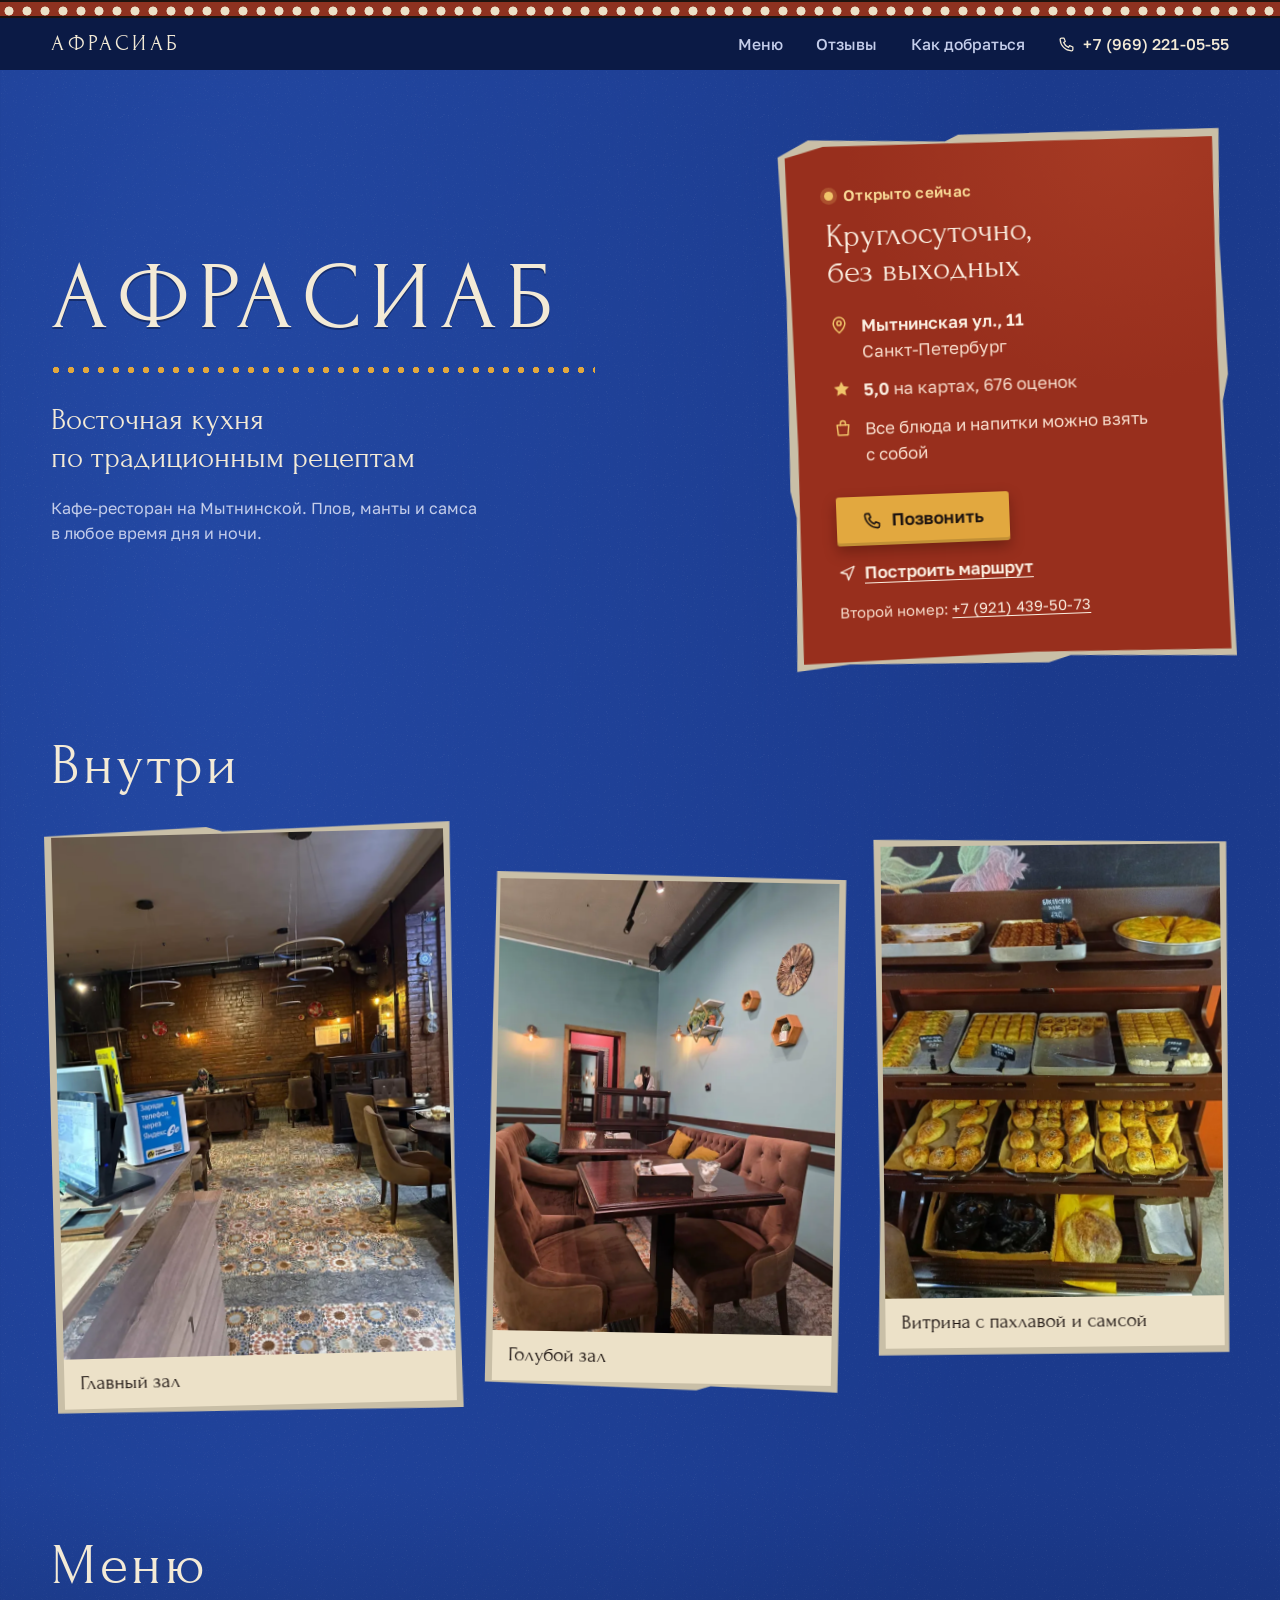
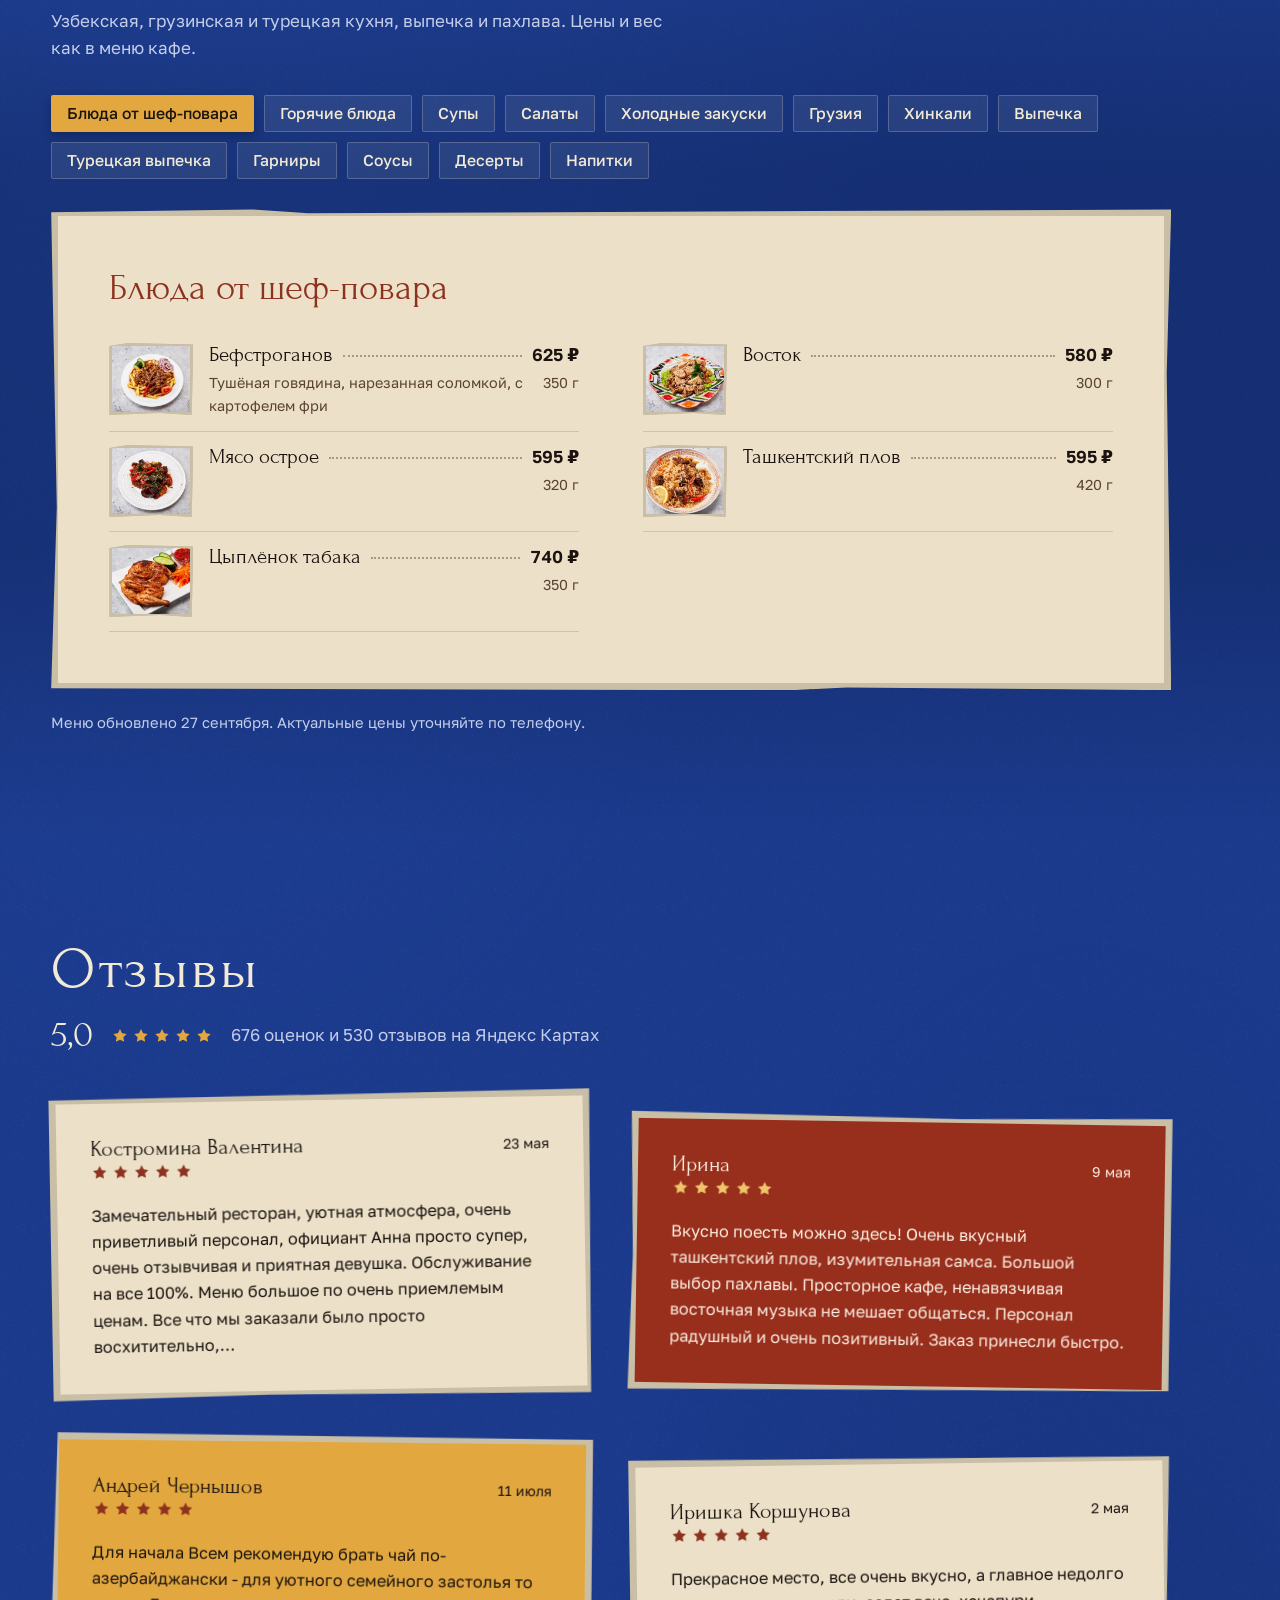
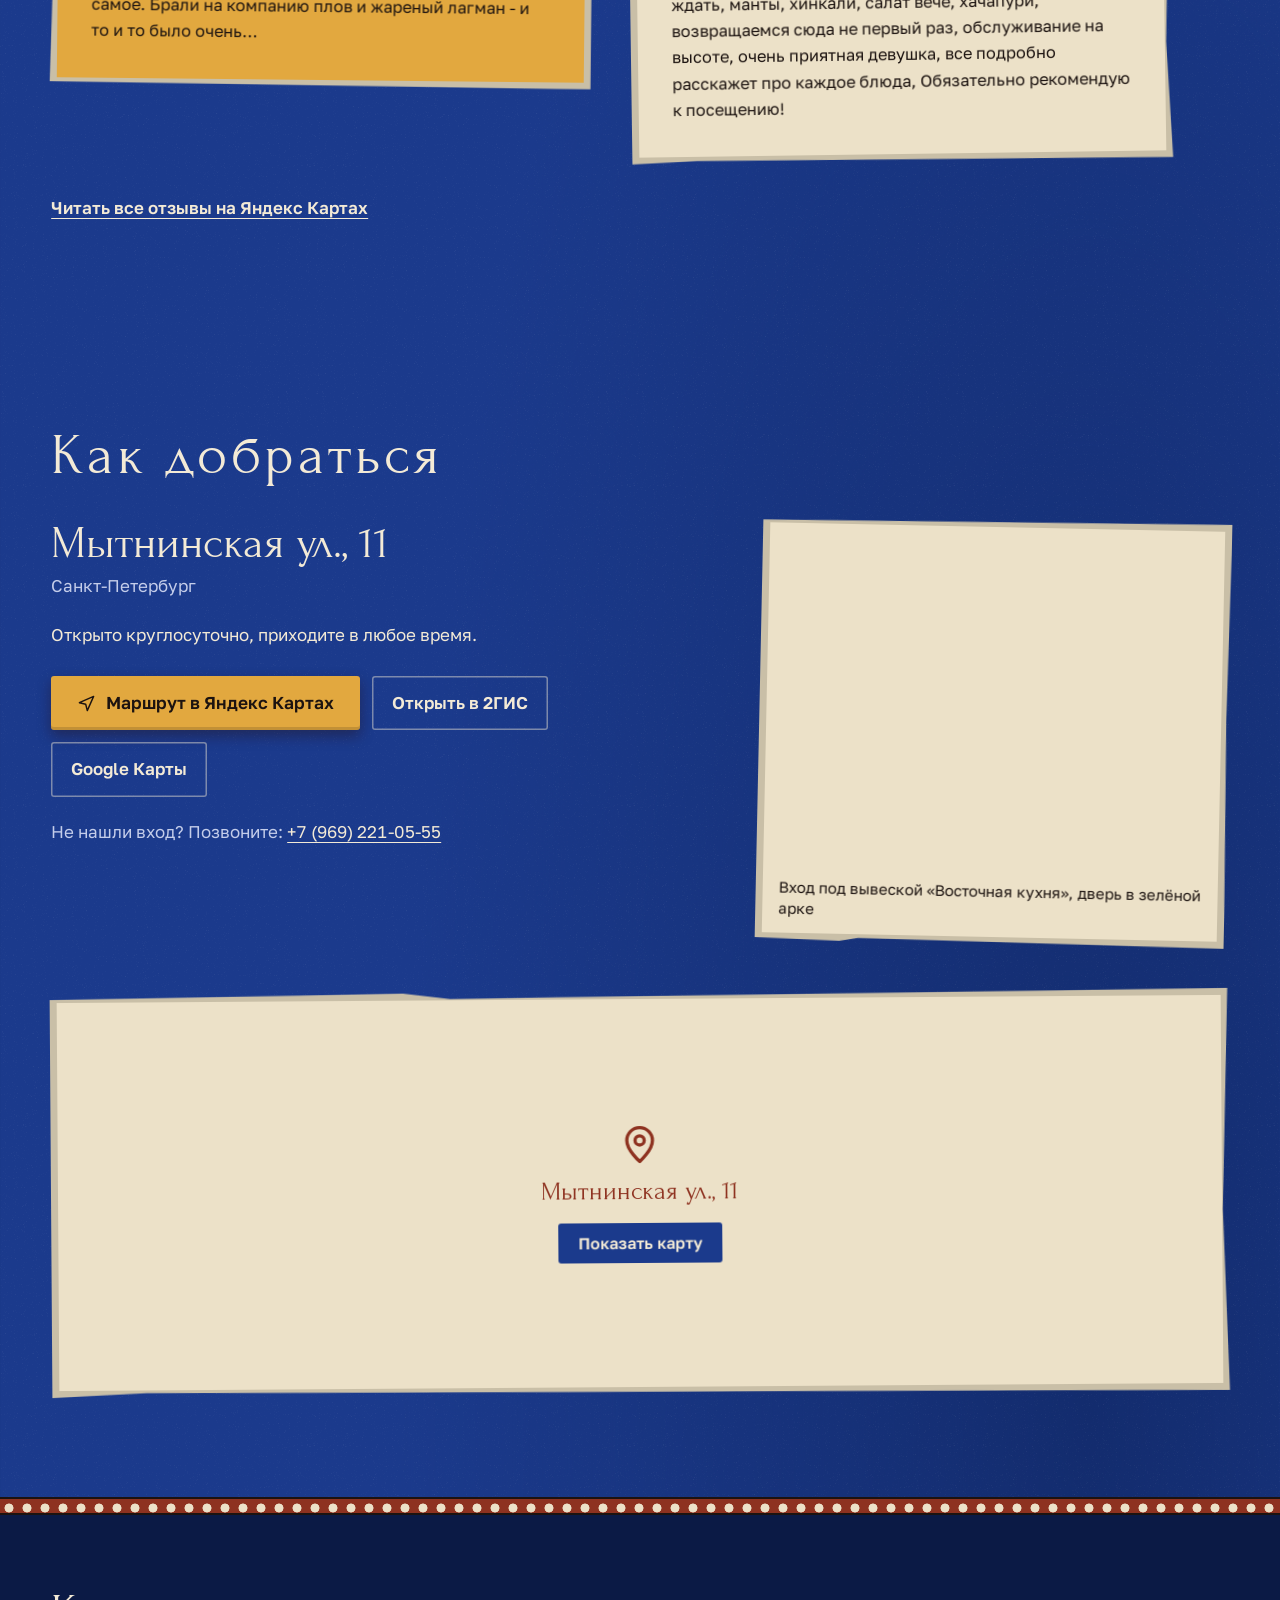
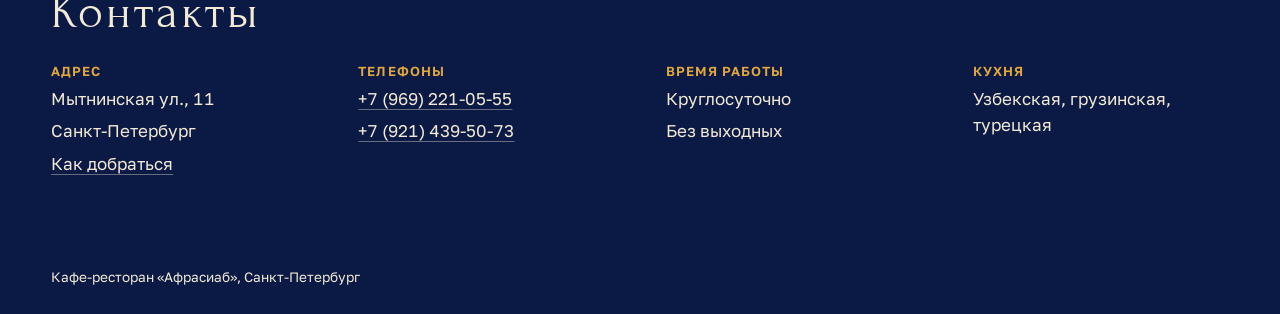
==== commit c43a2553: "Add venue photos, drop favorites strip, load map on demand Co-Authored-By: Claude Opus 5.5 <noreply@" ====
--- a/afrasiab-site/index.html
+++ b/afrasiab-site/index.html
@@ -370,6 +370,8 @@
 .map-frame > .pigment { position: relative; aspect-ratio: 4 / 3; background: var(--plaster); }
 .map-frame iframe { position: absolute; inset: 0; width: 100%; height: 100%; border: 0; }
 .map-fallback { position: absolute; inset: 0; display: grid; place-content: center; justify-items: center; gap: 10px; color: var(--ochre-red-deep); font: 400 1.6rem/1.1 var(--display); }
+.btn-map { appearance: none; border: 0; cursor: pointer; margin-top: 8px; padding: 12px 20px; border-radius: 3px; background: var(--lapis); color: var(--on-lapis); font: 600 1rem/1 var(--body); }
+.btn-map:hover { background: var(--lapis-deep); }
 .map-fallback svg { width: 44px; height: 44px; }
 .route-address { margin: 0; font: 400 clamp(2rem, 3.6vw, 2.8rem)/1.05 var(--display); }
 .route-city { margin: 6px 0 0; color: var(--on-lapis-soft); }
@@ -387,6 +389,35 @@
   .thumb { width: 68px; height: 60px; }
   .tabs { -webkit-mask-image: linear-gradient(90deg, #000 85%, transparent); mask-image: linear-gradient(90deg, #000 85%, transparent); }
   .route-buttons .btn-call, .route-buttons .btn-ghost { width: 100%; justify-content: center; }
+}
+
+/* Inside: venue photos as fresco fragments */
+.inside { padding: 0 var(--gutter) clamp(40px, 6vw, 72px); }
+.inside-wall { display: grid; grid-template-columns: 1.15fr 1fr 1fr; gap: clamp(18px, 2.6vw, 36px); align-items: start; margin-top: 30px; max-width: 1200px; }
+figure.shot, figure.facade { margin: 0; }
+.shot > .pigment, .facade > .pigment { background: var(--plaster); }
+.shot img, .facade img { display: block; width: 100%; height: auto; aspect-ratio: 3 / 4; object-fit: cover; }
+.facade img { aspect-ratio: 4 / 3; }
+.shot figcaption, .facade figcaption { padding: 12px 16px 14px; font: 400 1.25rem/1.2 var(--display); color: var(--carbon); }
+.facade figcaption { font: 400 .95rem/1.4 var(--body); }
+.shot-1 { transform: rotate(-1.4deg); clip-path: polygon(0 1%, 40% 0, 44% 0.8%, 100% 0, 99.2% 60%, 100% 100%, 0 99.4%); }
+.shot-2 { transform: rotate(1deg) translateY(48px); clip-path: polygon(1% 0, 100% 0.6%, 100% 100%, 64% 99.2%, 60% 100%, 0 99%, 0.5% 30%); }
+.shot-3 { transform: rotate(-.6deg) translateY(12px); clip-path: polygon(0 0, 100% 1%, 99.4% 100%, 0 100%, 0.8% 72%); }
+.facade { transform: rotate(1.2deg); clip-path: polygon(0 1%, 100% 0, 99.5% 46%, 100% 100%, 22% 99.2%, 18% 100%, 0 99.5%); }
+.route-grid { align-items: start; }
+.route .map-frame { margin-top: clamp(28px, 4vw, 48px); max-width: 1200px; transform: rotate(-.4deg); }
+.route .map-frame > .pigment { aspect-ratio: 21 / 7; }
+.map-fallback[hidden] { display: none; }
+@media (max-width: 900px) {
+  .inside-wall { grid-template-columns: 1fr 1fr; }
+  .shot-1 { grid-column: 1 / -1; }
+  .shot-1 img { aspect-ratio: 4 / 3; }
+  .shot-2 { transform: rotate(1deg); }
+  .route .map-frame > .pigment { aspect-ratio: 4 / 3; }
+}
+@media (max-width: 520px) {
+  .inside-wall { grid-template-columns: 1fr; }
+  .shot img { aspect-ratio: 4 / 3; }
 }
 </style>
 </head>
@@ -430,6 +461,10 @@
               <svg viewBox="0 0 24 24" fill="currentColor" aria-hidden="true"><path d="M12 2.8l2.75 5.6 6.15.9-4.45 4.33 1.05 6.12L12 16.86l-5.5 2.9 1.05-6.13L3.1 9.3l6.15-.9z"/></svg>
               <span><strong>5,0</strong> на&nbsp;картах, 676 оценок</span>
             </li>
+            <li>
+              <svg viewBox="0 0 24 24" fill="none" stroke="currentColor" stroke-width="1.8" stroke-linecap="round" stroke-linejoin="round" aria-hidden="true"><path d="M5 8h14l-1.2 12H6.2z"/><path d="M9 8V6a3 3 0 0 1 6 0v2"/></svg>
+              <span>Все блюда и&nbsp;напитки можно взять с&nbsp;собой</span>
+            </li>
           </ul>
           <div class="actions">
             <a class="btn-call" href="tel:+79692210555">
@@ -446,33 +481,24 @@
       </div>
     </section>
 
-    <section class="menu-start" aria-labelledby="fav-title">
-      <h2 id="fav-title">Что хвалят гости</h2>
-      <div class="frieze">
-        <article class="fragment dish">
-          <div class="pigment">
-            <img class="dish-photo" src="img/dishes/tashkentskiy-plov.webp" alt="Ташкентский плов" width="266" height="228" loading="lazy" decoding="async">
-            <h3>Ташкентский плов</h3>
-                        <div class="price"><b>595 ₽</b><span>420 г</span></div>
-          </div>
-        </article>
-        <article class="fragment dish">
-          <div class="pigment">
-            <img class="dish-photo" src="img/dishes/manty.webp" alt="Манты" width="266" height="228" loading="lazy" decoding="async">
-            <h3>Манты</h3>
-            <p>5 штук</p>
-            <div class="price"><b>615 ₽</b><span>400 г</span></div>
-          </div>
-        </article>
-        <article class="fragment dish">
-          <div class="pigment">
-            <img class="dish-photo" src="img/dishes/samsa-iz-govyadiny.webp" alt="Самса из говядины" width="266" height="228" loading="lazy" decoding="async">
-            <h3>Самса из&nbsp;говядины</h3>
-                        <div class="price"><b>220 ₽</b><span>200 г</span></div>
-          </div>
-        </article>
+    <section class="inside" id="inside" aria-labelledby="inside-title">
+      <h2 class="section-title" id="inside-title">Внутри</h2>
+      <div class="inside-wall">
+        <figure class="fragment shot shot-1"><div class="pigment">
+          <img src="img/venue/main-hall.webp" alt="Главный зал: кирпичная стена, расписные блюда, восточная плитка на полу" width="825" height="1100" loading="lazy" decoding="async">
+          <figcaption>Главный зал</figcaption>
+        </div></figure>
+        <figure class="fragment shot shot-2"><div class="pigment">
+          <img src="img/venue/blue-hall.webp" alt="Голубой зал с бархатными креслами и диванами" width="825" height="1100" loading="lazy" decoding="async">
+          <figcaption>Голубой зал</figcaption>
+        </div></figure>
+        <figure class="fragment shot shot-3"><div class="pigment">
+          <img src="img/venue/pastry-showcase.webp" alt="Витрина с пахлавой и самсой" width="825" height="1100" loading="lazy" decoding="async">
+          <figcaption>Витрина с&nbsp;пахлавой и&nbsp;самсой</figcaption>
+        </div></figure>
       </div>
     </section>
+
     <section class="menu" id="menu" aria-labelledby="menu-title">
       <h2 class="section-title" id="menu-title">Меню</h2>
       <p class="section-lede">Узбекская, грузинская и турецкая кухня, выпечка и пахлава. Цены и вес как в меню кафе.</p>
@@ -706,10 +732,6 @@
     <section class="route" id="route" aria-labelledby="route-title">
       <h2 class="section-title" id="route-title">Как добраться</h2>
       <div class="route-grid">
-        <div class="fragment map-frame"><div class="pigment">
-          <div class="map-fallback"><svg viewBox="0 0 24 24" fill="none" stroke="currentColor" stroke-width="1.8" stroke-linecap="round" stroke-linejoin="round" aria-hidden="true"><path d="M12 21s-7-6.2-7-11.5A7 7 0 0 1 19 9.5C19 14.8 12 21 12 21z"/><circle cx="12" cy="9.5" r="2.5"/></svg><span>Мытнинская ул., 11</span></div>
-          <iframe title="Карта: кафе «Афрасиаб», Мытнинская улица, 11" src="https://yandex.ru/map-widget/v1/?text=%D0%90%D1%84%D1%80%D0%B0%D1%81%D0%B8%D0%B0%D0%B1%2C%20%D0%9C%D1%8B%D1%82%D0%BD%D0%B8%D0%BD%D1%81%D0%BA%D0%B0%D1%8F%20%D1%83%D0%BB%D0%B8%D1%86%D0%B0%2C%2011%2C%20%D0%A1%D0%B0%D0%BD%D0%BA%D1%82-%D0%9F%D0%B5%D1%82%D0%B5%D1%80%D0%B1%D1%83%D1%80%D0%B3&amp;z=16" loading="lazy" allowfullscreen></iframe>
-        </div></div>
         <div class="route-info">
           <p class="route-address">Мытнинская ул., 11</p>
           <p class="route-city">Санкт-Петербург</p>
@@ -721,7 +743,15 @@
           </div>
           <p class="route-phone">Не нашли вход? Позвоните: <a href="tel:+79692210555">+7 (969) 221-05-55</a></p>
         </div>
+        <figure class="fragment facade"><div class="pigment">
+          <img src="img/venue/facade.webp" alt="Вход в кафе с улицы: вывеска «Кафе. Восточная кухня» и дверь в зелёной арке" width="1100" height="825" loading="lazy" decoding="async">
+          <figcaption>Вход под вывеской «Восточная кухня», дверь в&nbsp;зелёной арке</figcaption>
+        </div></figure>
       </div>
+      <div class="fragment map-frame"><div class="pigment">
+          <div class="map-fallback" data-map-src="https://yandex.ru/map-widget/v1/?text=%D0%90%D1%84%D1%80%D0%B0%D1%81%D0%B8%D0%B0%D0%B1%2C%20%D0%9C%D1%8B%D1%82%D0%BD%D0%B8%D0%BD%D1%81%D0%BA%D0%B0%D1%8F%20%D1%83%D0%BB%D0%B8%D1%86%D0%B0%2C%2011%2C%20%D0%A1%D0%B0%D0%BD%D0%BA%D1%82-%D0%9F%D0%B5%D1%82%D0%B5%D1%80%D0%B1%D1%83%D1%80%D0%B3&amp;z=16"><svg viewBox="0 0 24 24" fill="none" stroke="currentColor" stroke-width="1.8" stroke-linecap="round" stroke-linejoin="round" aria-hidden="true"><path d="M12 21s-7-6.2-7-11.5A7 7 0 0 1 19 9.5C19 14.8 12 21 12 21z"/><circle cx="12" cy="9.5" r="2.5"/></svg><span>Мытнинская ул., 11</span><button class="btn-map" type="button">Показать карту</button></div>
+        </div></div>
+
     </section>
   </main>
 
@@ -761,6 +791,18 @@
     });
   });
 })();
+(function () {
+  var box = document.querySelector('[data-map-src]');
+  if (!box) return;
+  box.querySelector('.btn-map').addEventListener('click', function () {
+    var f = document.createElement('iframe');
+    f.src = box.getAttribute('data-map-src');
+    f.title = 'Карта: кафе «Афрасиаб», Мытнинская улица, 11';
+    f.allowFullscreen = true;
+    box.parentNode.appendChild(f);
+    box.hidden = true;
+  });
+})();
 </script>
 </body>
 </html>
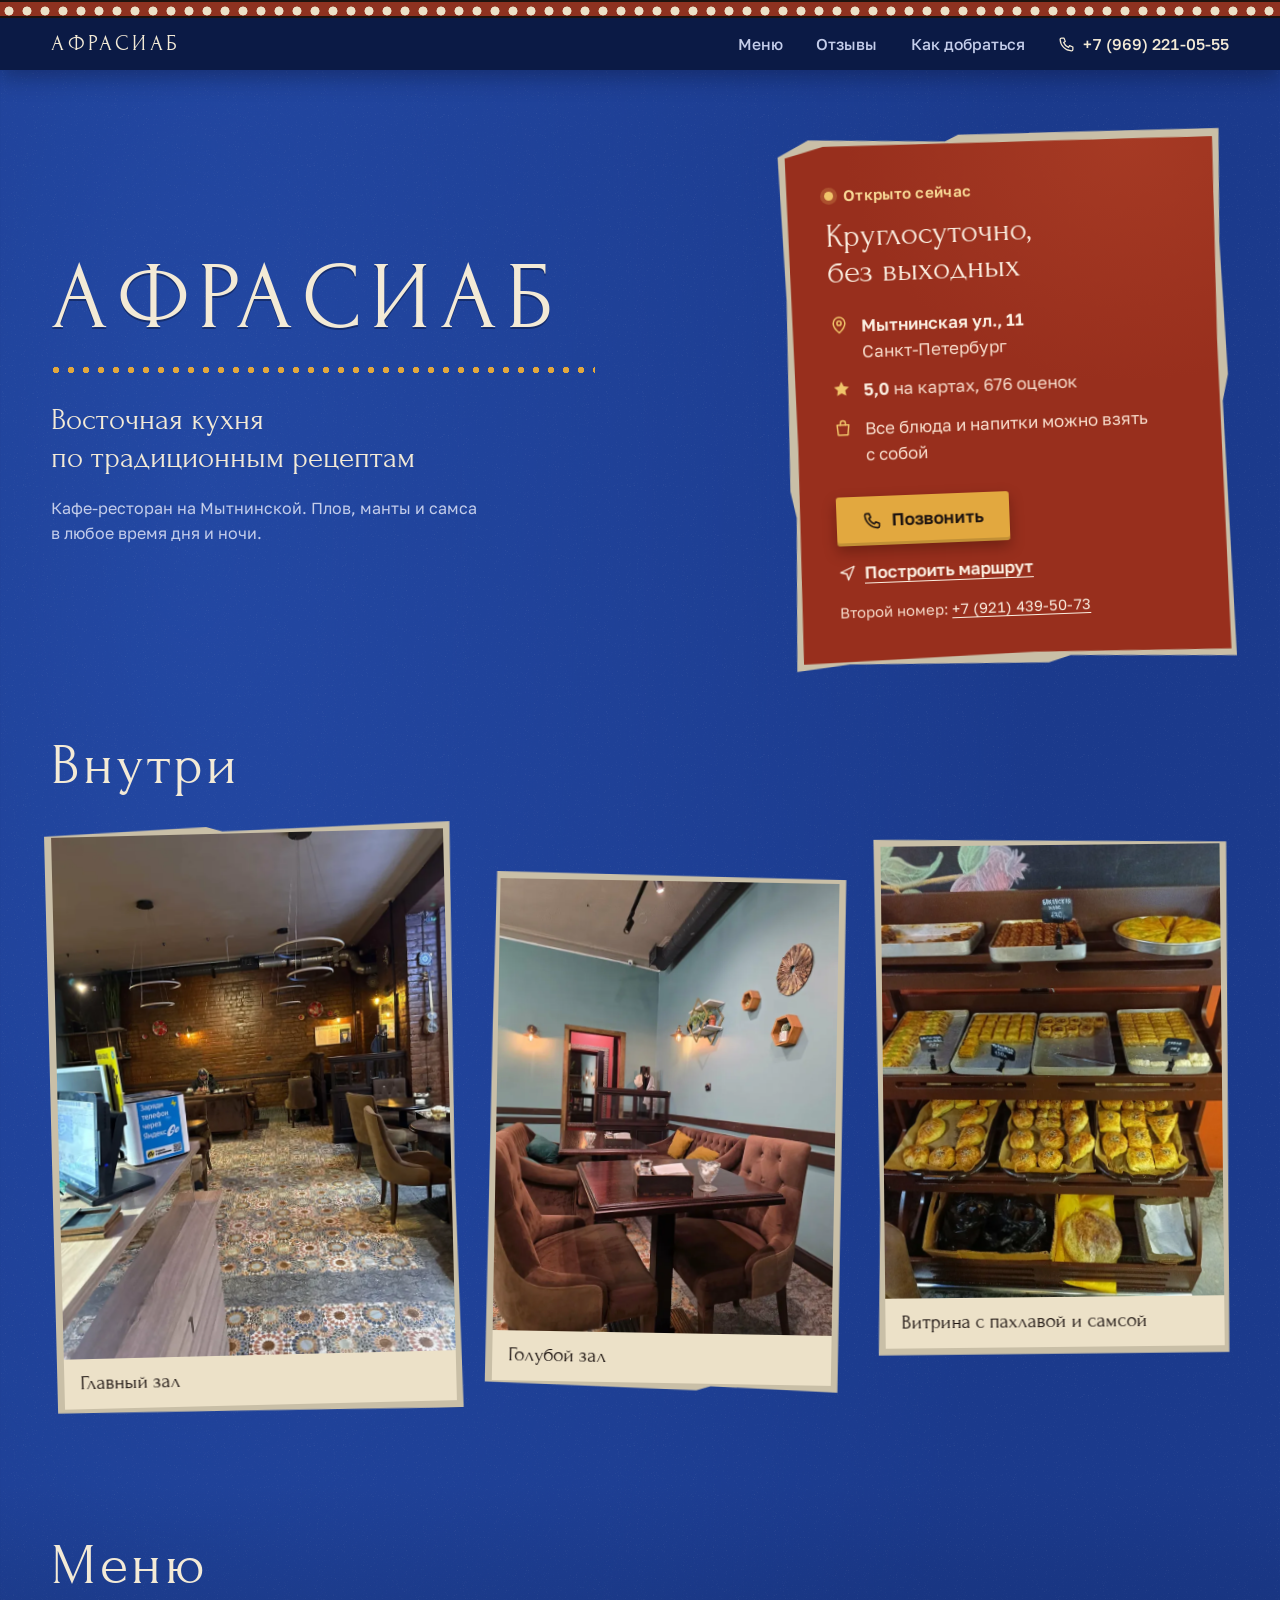
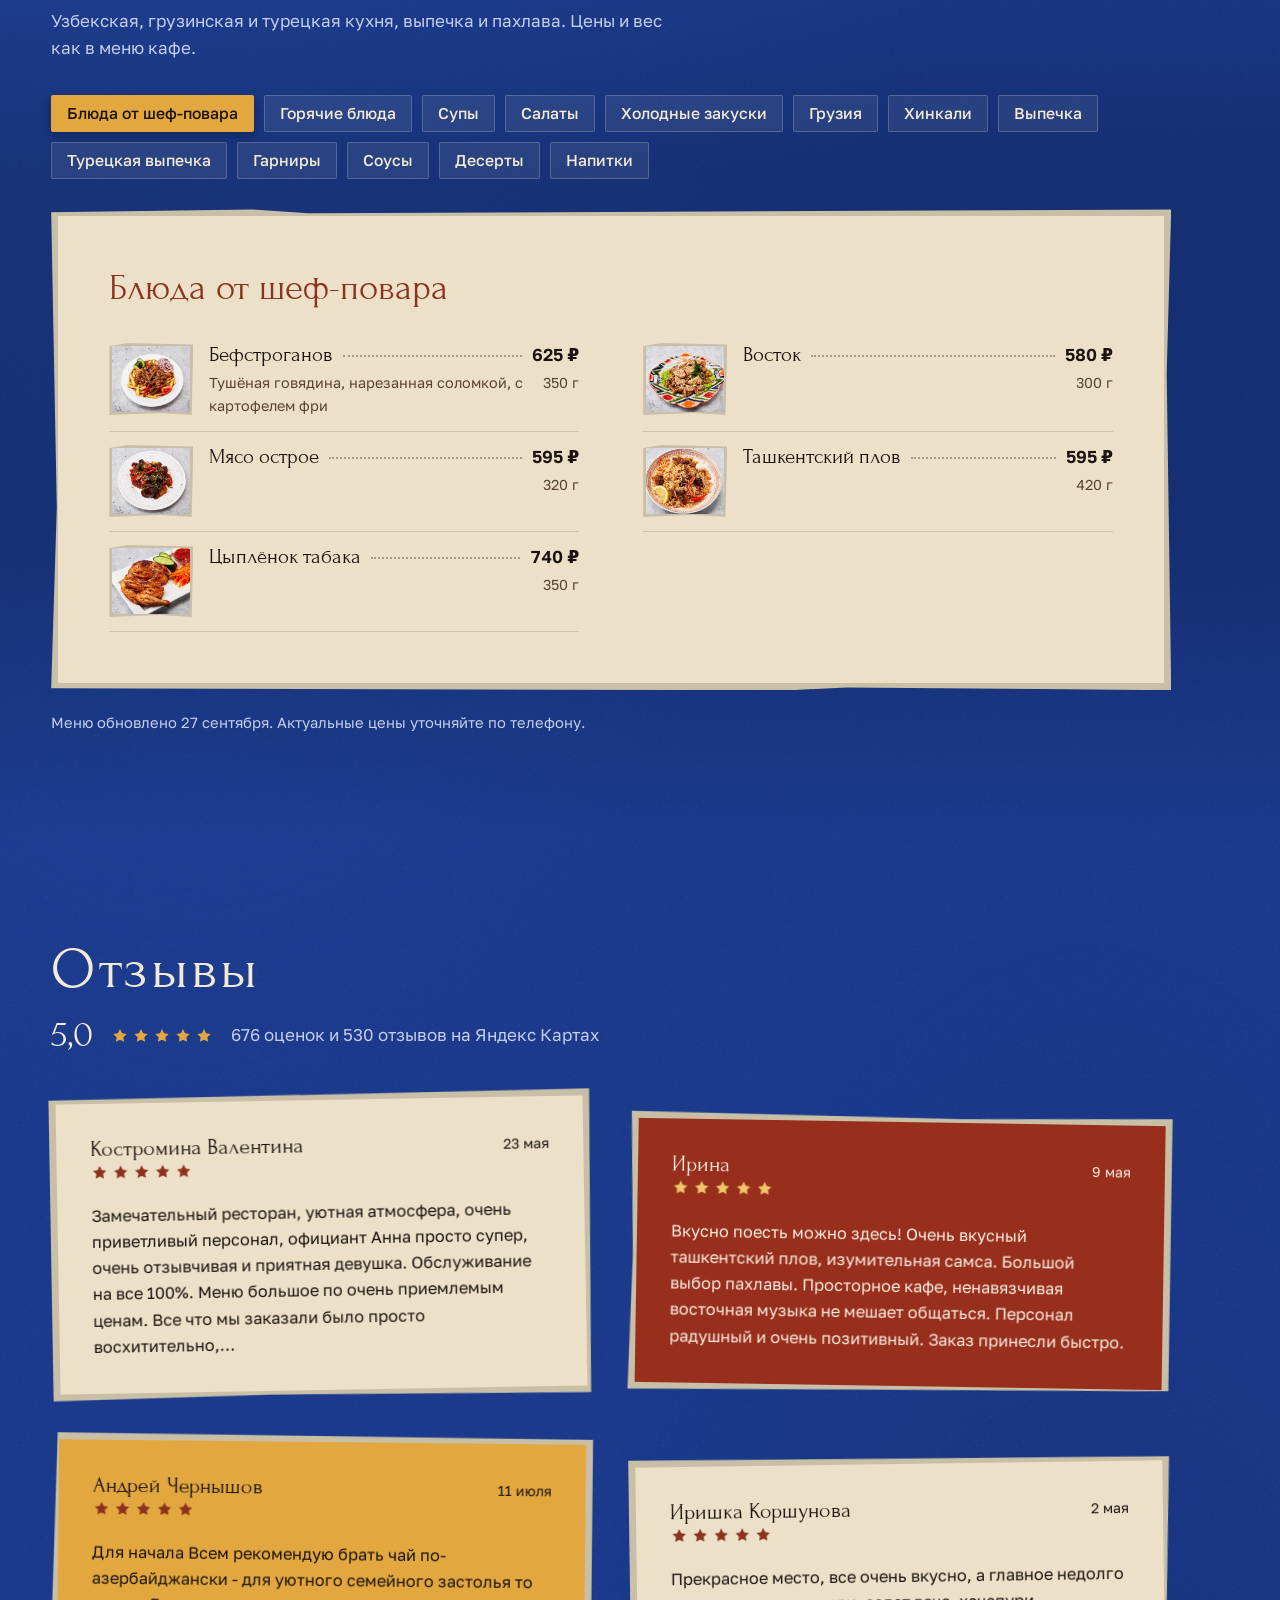
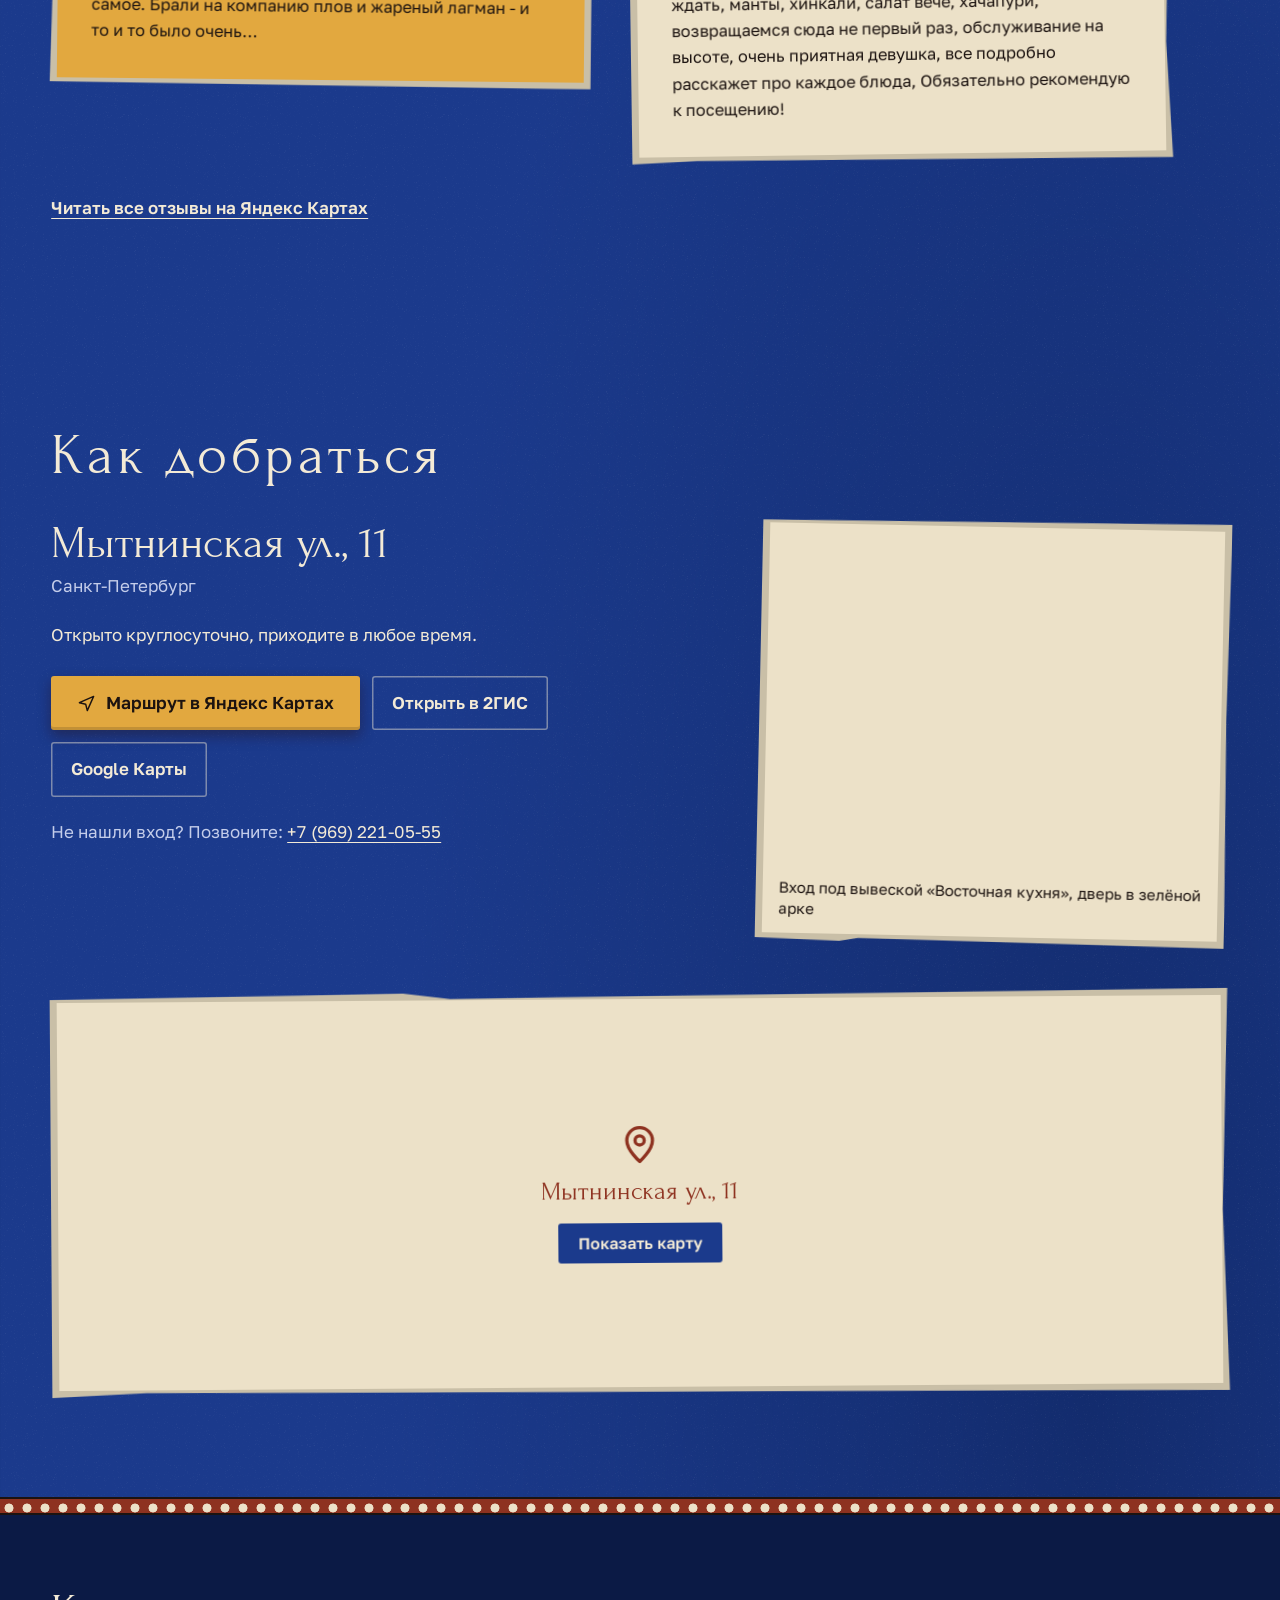
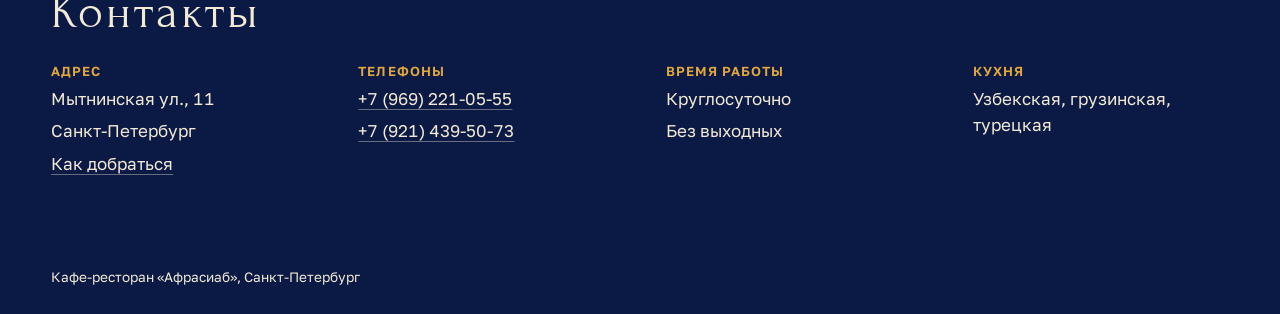
==== commit aa34f7d5: "Keep the header bar pinned while scrolling Co-Authored-By: Claude Opus 5.5 <noreply@anthropic.com> C" ====
--- a/afrasiab-site/index.html
+++ b/afrasiab-site/index.html
@@ -46,8 +46,9 @@
   background: var(--lapis);
   color: var(--on-lapis);
   font: 400 1.0625rem/1.55 var(--body);
-  overflow-x: hidden;
-}
+  overflow-x: clip;
+}
+html { scroll-padding-top: 84px; }
 ::selection { background: var(--ochre); color: var(--carbon); }
 a { color: inherit; text-underline-offset: .22em; text-decoration-thickness: 1px; }
 :focus-visible { outline: 2px solid var(--ochre-light); outline-offset: 3px; border-radius: 2px; }
@@ -84,8 +85,9 @@
 
 /* Band with navigation */
 .band {
-  position: relative; z-index: 2;
+  position: sticky; top: 0; z-index: 50;
   background: var(--lapis-night);
+  box-shadow: 0 8px 20px rgba(6, 14, 40, .35);
 }
 .band-inner {
   display: flex; align-items: center; justify-content: space-between; gap: 24px;
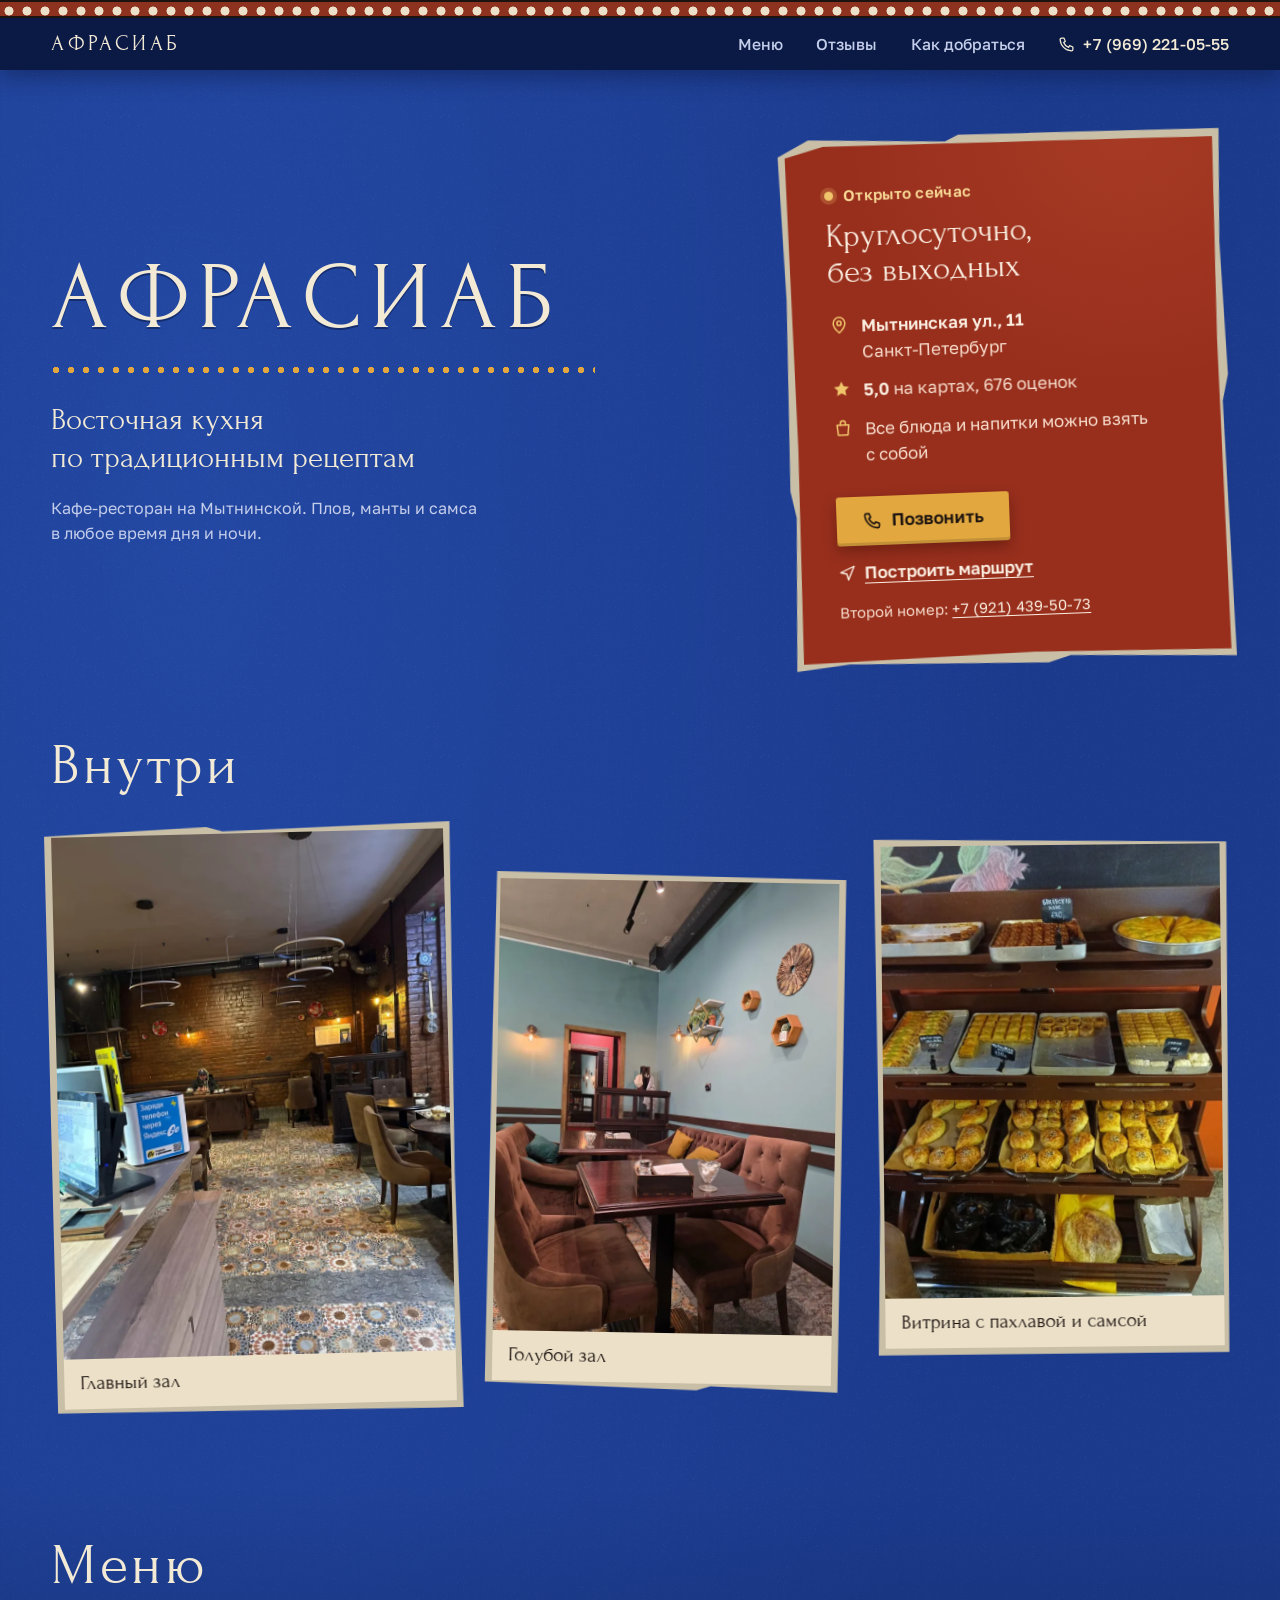
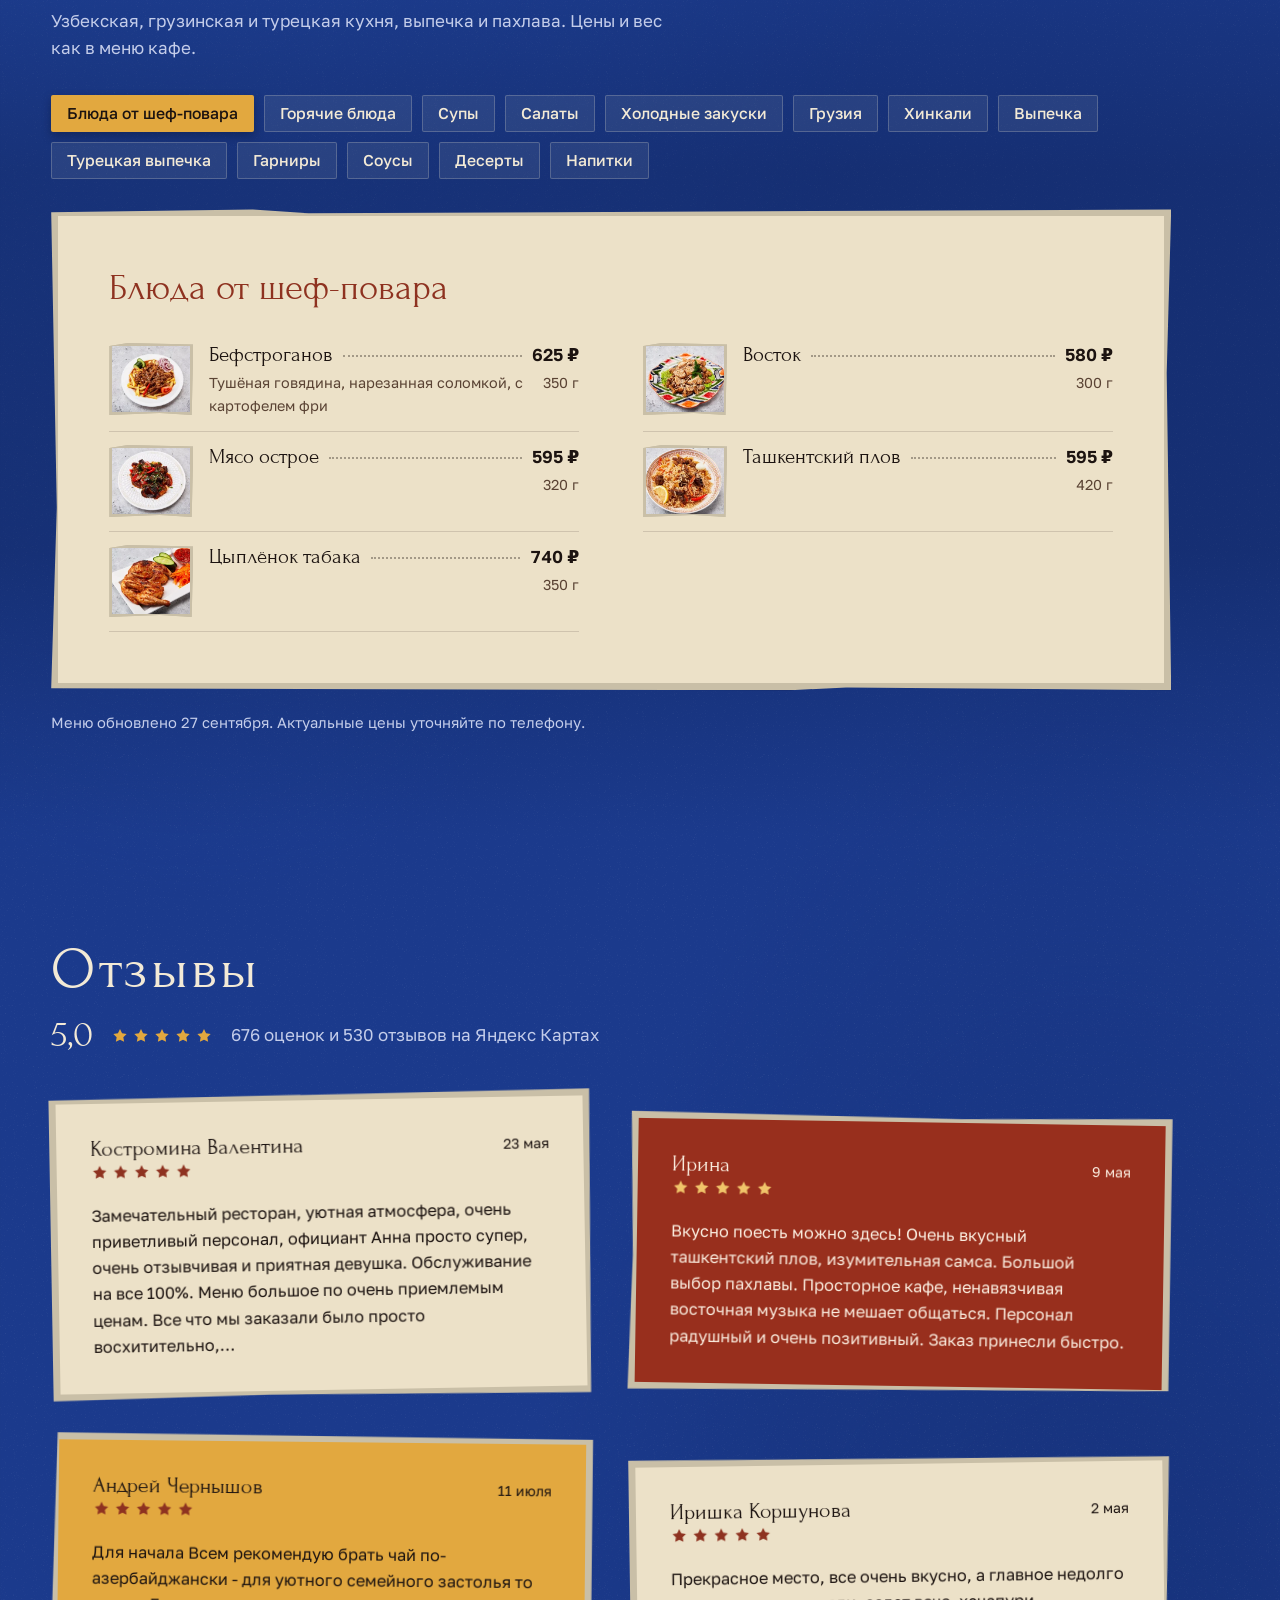
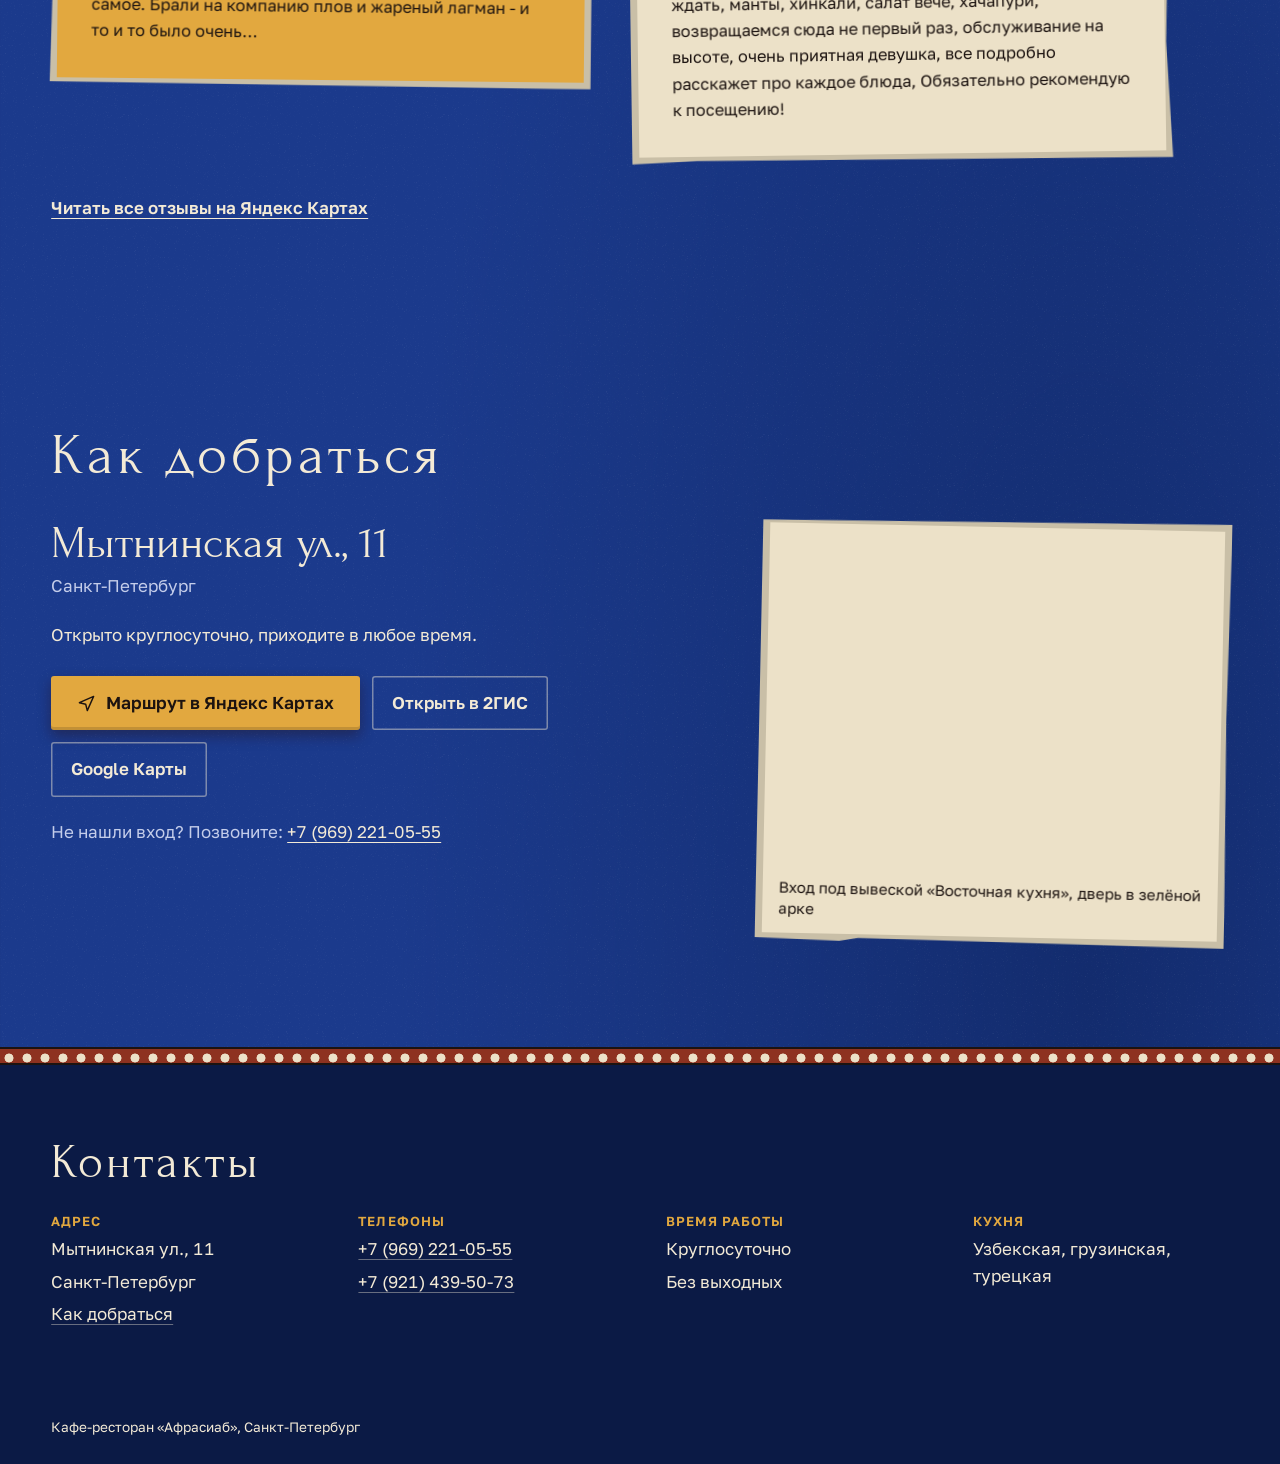
==== commit 77c1a90e: "Remove the embedded map block from the route section Co-Authored-By: Claude Opus 5.5 <noreply@anthro" ====
--- a/afrasiab-site/index.html
+++ b/afrasiab-site/index.html
@@ -368,13 +368,6 @@
 /* How to get there */
 .route { padding: clamp(56px, 8vw, 104px) var(--gutter); }
 .route-grid { display: grid; grid-template-columns: minmax(0, 1.4fr) minmax(0, 1fr); gap: clamp(28px, 4vw, 64px); align-items: center; margin-top: 34px; max-width: 1200px; }
-.map-frame { transform: rotate(-.8deg); clip-path: polygon(0 1%, 30% 0, 34% 1.4%, 100% 0, 99.5% 55%, 100% 100%, 8% 99%, 0 100%); }
-.map-frame > .pigment { position: relative; aspect-ratio: 4 / 3; background: var(--plaster); }
-.map-frame iframe { position: absolute; inset: 0; width: 100%; height: 100%; border: 0; }
-.map-fallback { position: absolute; inset: 0; display: grid; place-content: center; justify-items: center; gap: 10px; color: var(--ochre-red-deep); font: 400 1.6rem/1.1 var(--display); }
-.btn-map { appearance: none; border: 0; cursor: pointer; margin-top: 8px; padding: 12px 20px; border-radius: 3px; background: var(--lapis); color: var(--on-lapis); font: 600 1rem/1 var(--body); }
-.btn-map:hover { background: var(--lapis-deep); }
-.map-fallback svg { width: 44px; height: 44px; }
 .route-address { margin: 0; font: 400 clamp(2rem, 3.6vw, 2.8rem)/1.05 var(--display); }
 .route-city { margin: 6px 0 0; color: var(--on-lapis-soft); }
 .route-note { margin: 22px 0 0; max-width: 40ch; }
@@ -407,15 +400,11 @@
 .shot-3 { transform: rotate(-.6deg) translateY(12px); clip-path: polygon(0 0, 100% 1%, 99.4% 100%, 0 100%, 0.8% 72%); }
 .facade { transform: rotate(1.2deg); clip-path: polygon(0 1%, 100% 0, 99.5% 46%, 100% 100%, 22% 99.2%, 18% 100%, 0 99.5%); }
 .route-grid { align-items: start; }
-.route .map-frame { margin-top: clamp(28px, 4vw, 48px); max-width: 1200px; transform: rotate(-.4deg); }
-.route .map-frame > .pigment { aspect-ratio: 21 / 7; }
-.map-fallback[hidden] { display: none; }
 @media (max-width: 900px) {
   .inside-wall { grid-template-columns: 1fr 1fr; }
   .shot-1 { grid-column: 1 / -1; }
   .shot-1 img { aspect-ratio: 4 / 3; }
   .shot-2 { transform: rotate(1deg); }
-  .route .map-frame > .pigment { aspect-ratio: 4 / 3; }
 }
 @media (max-width: 520px) {
   .inside-wall { grid-template-columns: 1fr; }
@@ -750,9 +739,6 @@
           <figcaption>Вход под вывеской «Восточная кухня», дверь в&nbsp;зелёной арке</figcaption>
         </div></figure>
       </div>
-      <div class="fragment map-frame"><div class="pigment">
-          <div class="map-fallback" data-map-src="https://yandex.ru/map-widget/v1/?text=%D0%90%D1%84%D1%80%D0%B0%D1%81%D0%B8%D0%B0%D0%B1%2C%20%D0%9C%D1%8B%D1%82%D0%BD%D0%B8%D0%BD%D1%81%D0%BA%D0%B0%D1%8F%20%D1%83%D0%BB%D0%B8%D1%86%D0%B0%2C%2011%2C%20%D0%A1%D0%B0%D0%BD%D0%BA%D1%82-%D0%9F%D0%B5%D1%82%D0%B5%D1%80%D0%B1%D1%83%D1%80%D0%B3&amp;z=16"><svg viewBox="0 0 24 24" fill="none" stroke="currentColor" stroke-width="1.8" stroke-linecap="round" stroke-linejoin="round" aria-hidden="true"><path d="M12 21s-7-6.2-7-11.5A7 7 0 0 1 19 9.5C19 14.8 12 21 12 21z"/><circle cx="12" cy="9.5" r="2.5"/></svg><span>Мытнинская ул., 11</span><button class="btn-map" type="button">Показать карту</button></div>
-        </div></div>
 
     </section>
   </main>
@@ -793,18 +779,6 @@
     });
   });
 })();
-(function () {
-  var box = document.querySelector('[data-map-src]');
-  if (!box) return;
-  box.querySelector('.btn-map').addEventListener('click', function () {
-    var f = document.createElement('iframe');
-    f.src = box.getAttribute('data-map-src');
-    f.title = 'Карта: кафе «Афрасиаб», Мытнинская улица, 11';
-    f.allowFullscreen = true;
-    box.parentNode.appendChild(f);
-    box.hidden = true;
-  });
-})();
 </script>
 </body>
 </html>
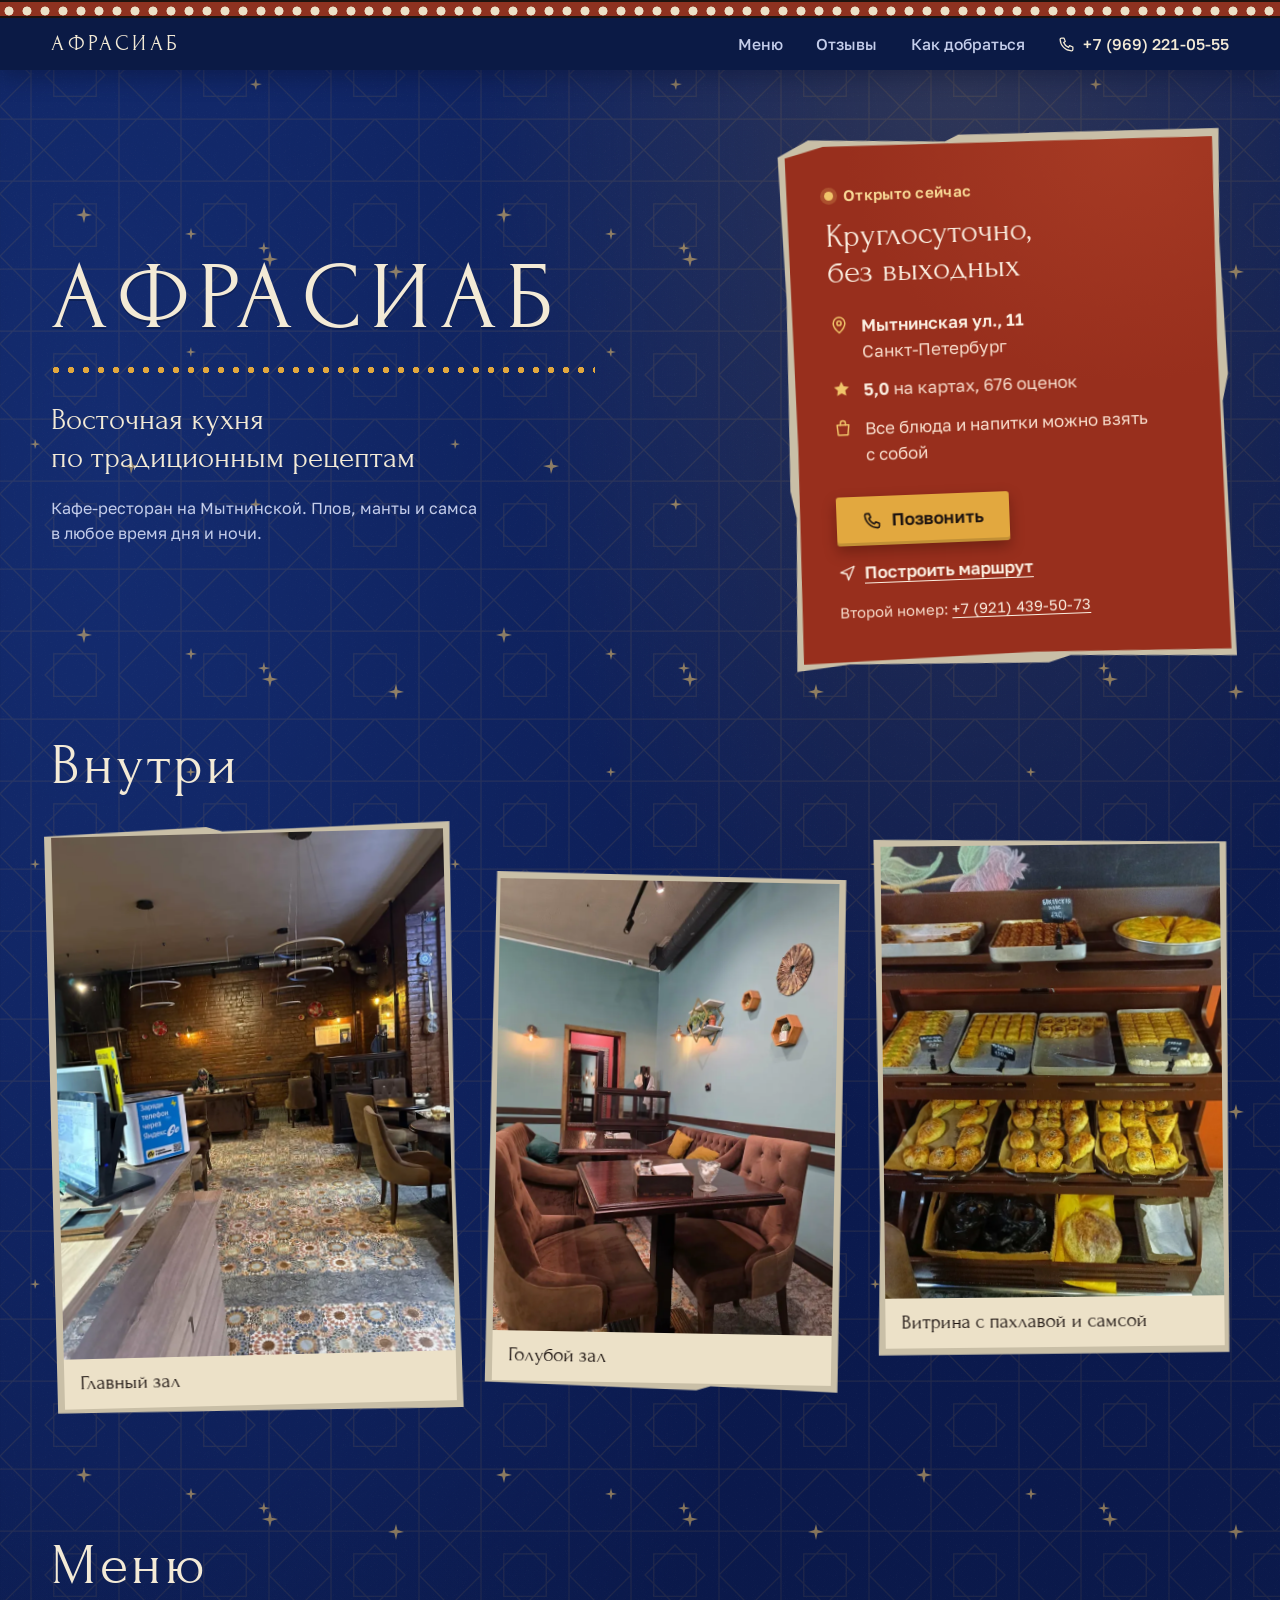
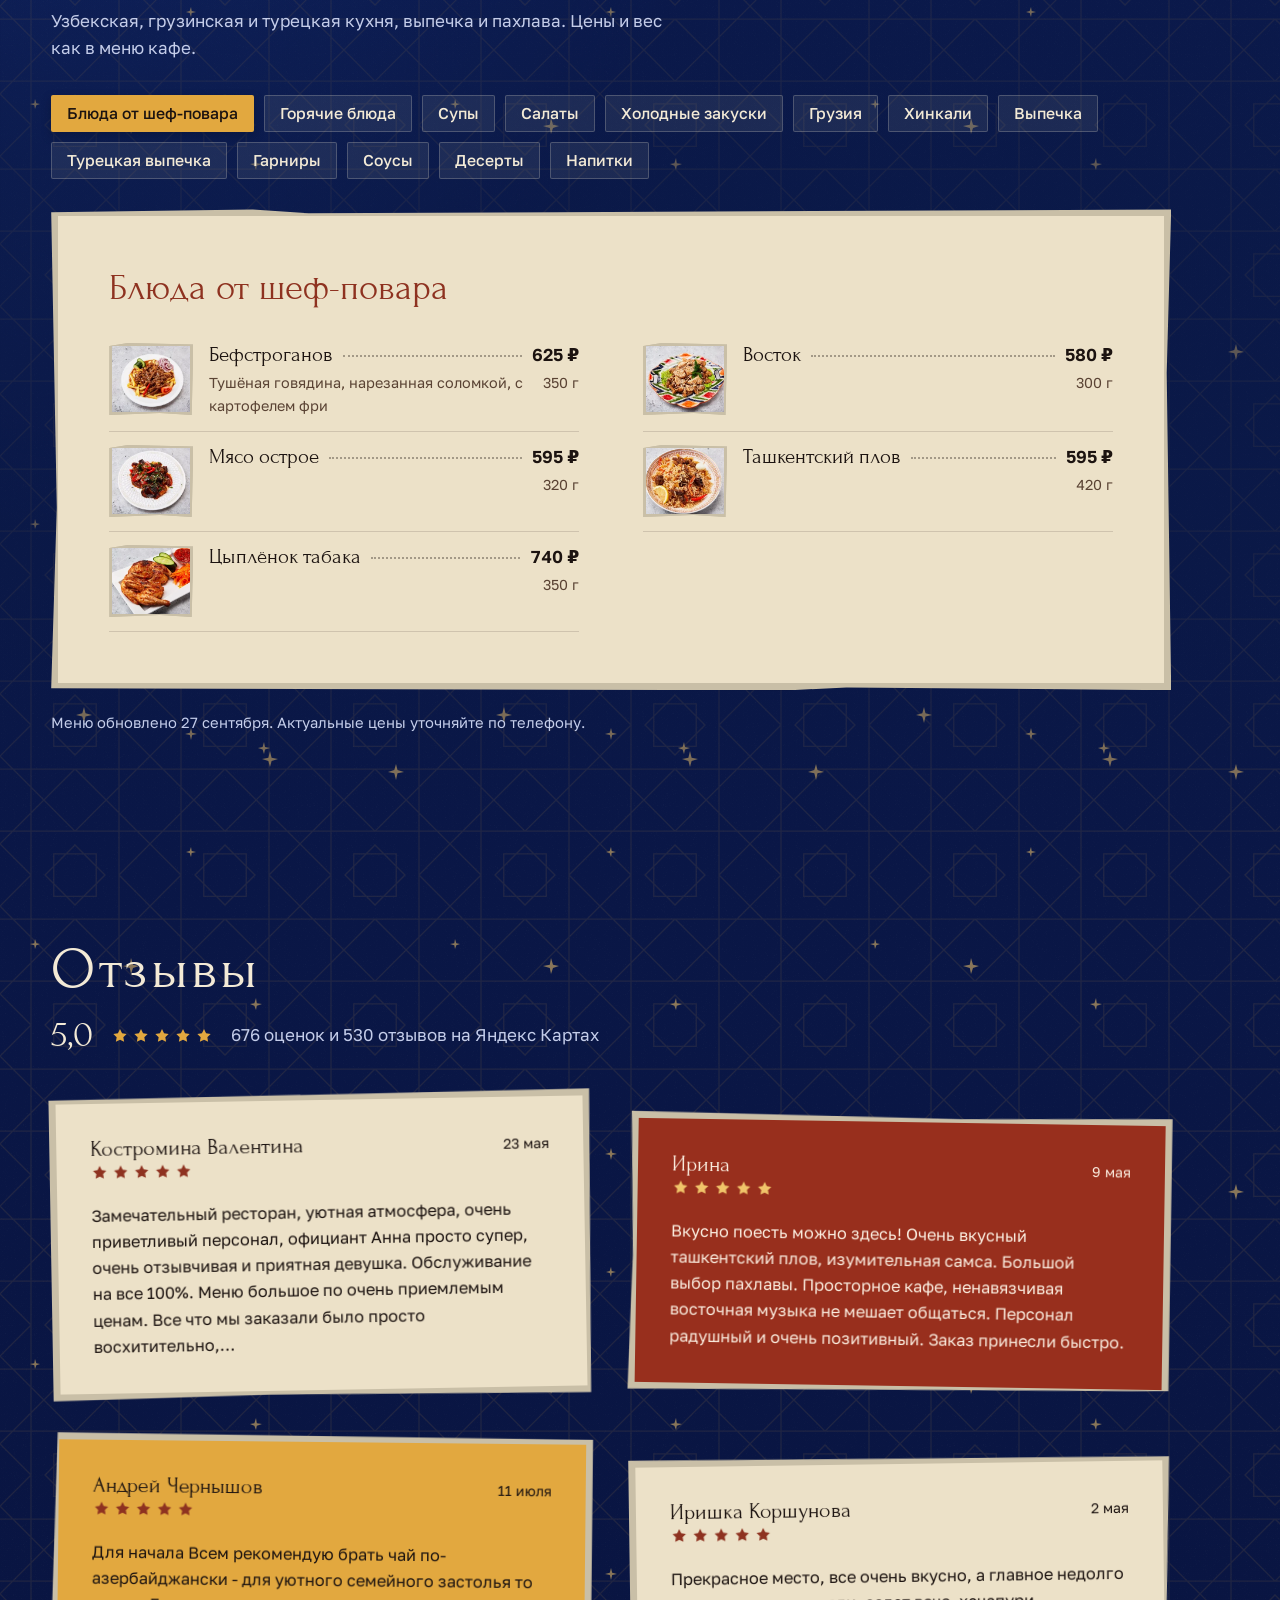
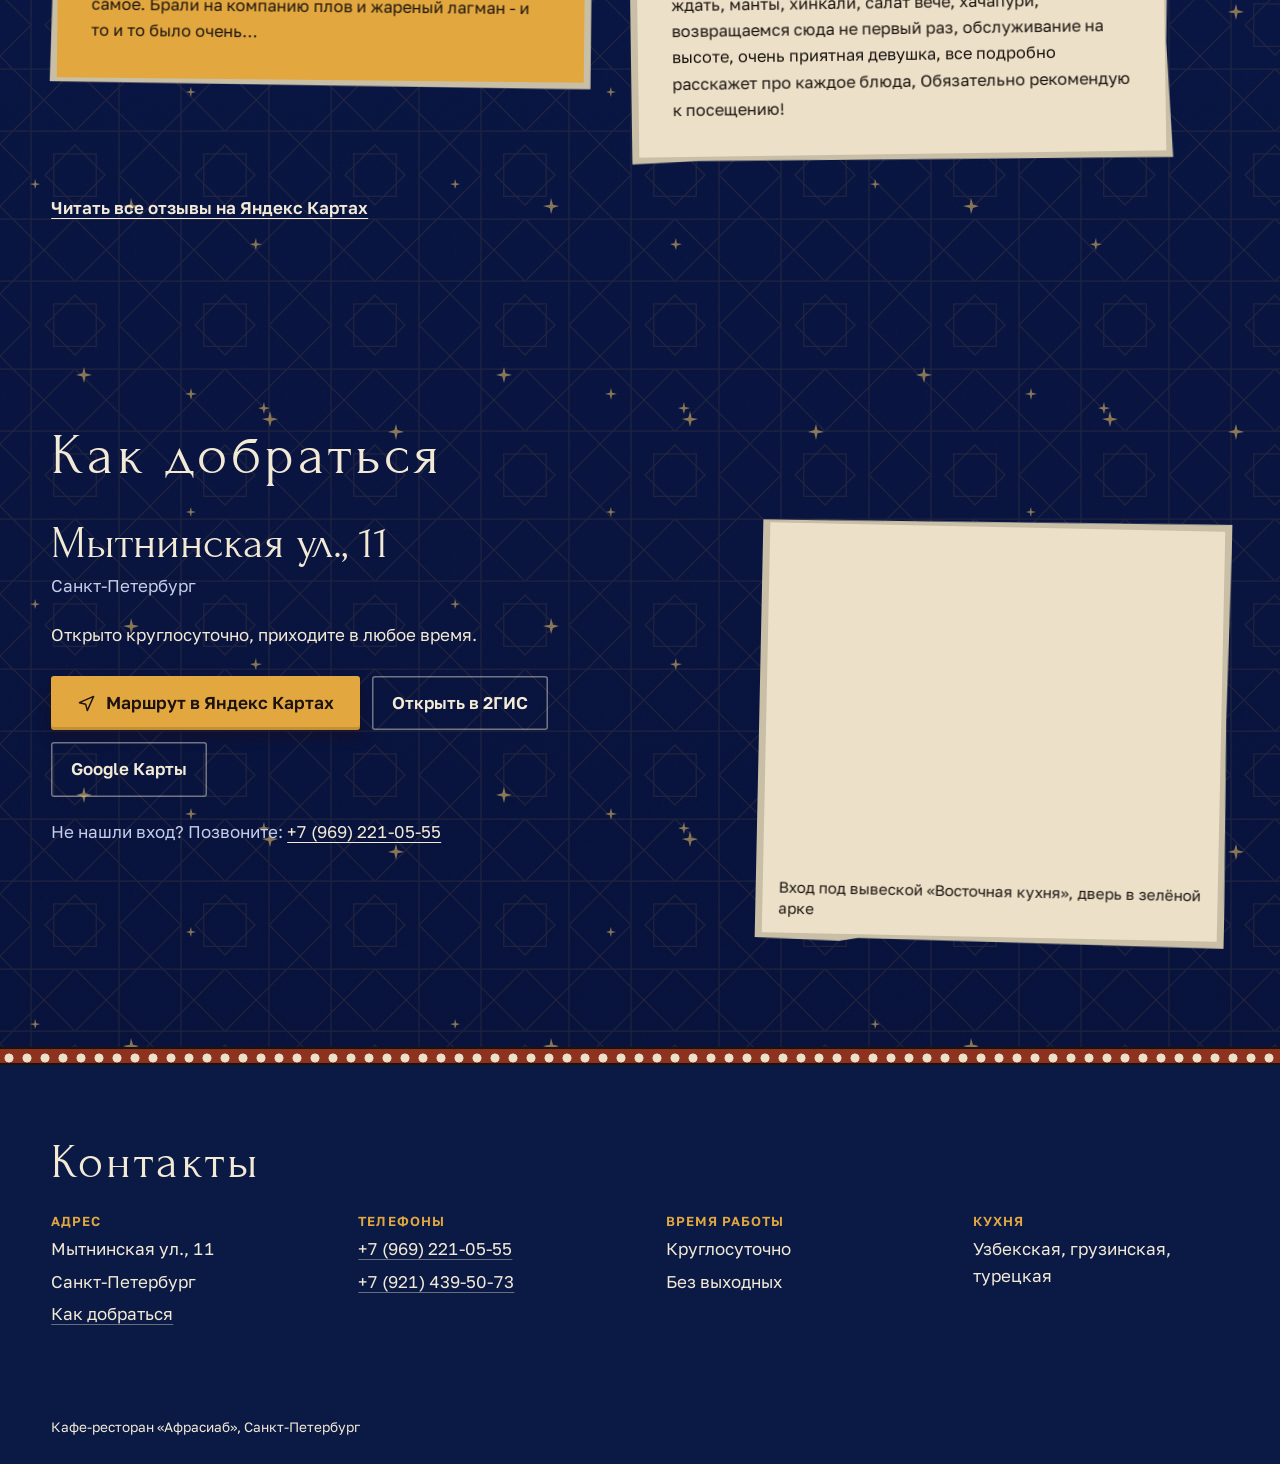
==== commit 967e7118: "Night Samarkand background: deep night blue, faint gold girih and stars Co-Authored-By: Claude Opus " ====
--- a/afrasiab-site/index.html
+++ b/afrasiab-site/index.html
@@ -5,7 +5,7 @@
 <meta name="viewport" content="width=device-width, initial-scale=1, viewport-fit=cover">
 <title>Афрасиаб</title>
 <meta name="description" content="Кафе-ресторан «Афрасиаб» в Петербурге: Мытнинская ул., 11. Узбекская кухня по традиционным рецептам, открыто круглосуточно.">
-<meta name="theme-color" content="#16307a">
+<meta name="theme-color" content="#0b1a45">
 <link rel="preload" href="fonts/forum-cyrillic-400-normal.woff2" as="font" type="font/woff2" crossorigin>
 <style>
 /* Self-hosted fonts (Fontsource, OFL) */
@@ -43,7 +43,7 @@
 html { scrollbar-color: var(--ochre) var(--lapis-night); -webkit-text-size-adjust: 100%; }
 body {
   margin: 0;
-  background: var(--lapis);
+  background: #0a1747;
   color: var(--on-lapis);
   font: 400 1.0625rem/1.55 var(--body);
   overflow-x: clip;
@@ -57,19 +57,22 @@
 ::-webkit-scrollbar-thumb { background: var(--ochre); border-radius: 5px; border: 2px solid var(--lapis-night); }
 
 /* The wall: lapis pigment, unevenly laid, with lime showing through */
+/* Night Samarkand: deep night blue with a faint gold girih lattice */
 .wall {
   position: relative;
   isolation: isolate;
   background:
-    radial-gradient(120% 80% at 15% 10%, #2348a3 0%, transparent 55%),
-    radial-gradient(90% 70% at 85% 90%, #132c6e 0%, transparent 60%),
-    var(--lapis);
+    url("data:image/svg+xml,%3Csvg xmlns='http://www.w3.org/2000/svg' width='120' height='120'%3E%3Cpath d='M59.9 24.8 L-59.9 24.8 L24.8 -59.9 L24.8 59.9 L-59.9 -24.8 L59.9 -24.8 L-24.8 59.9 L-24.8 -59.9ZM179.9 24.8 L60.1 24.8 L144.8 -59.9 L144.8 59.9 L60.1 -24.8 L179.9 -24.8 L95.2 59.9 L95.2 -59.9ZM59.9 144.8 L-59.9 144.8 L24.8 60.1 L24.8 179.9 L-59.9 95.2 L59.9 95.2 L-24.8 179.9 L-24.8 60.1ZM179.9 144.8 L60.1 144.8 L144.8 60.1 L144.8 179.9 L60.1 95.2 L179.9 95.2 L95.2 179.9 L95.2 60.1ZM84.0 60.0 L60.0 84.0 L36.0 60.0 L60.0 36.0ZM77.0 77.0 L43.0 77.0 L43.0 43.0 L77.0 43.0Z' fill='none' stroke='%23e2a83f' stroke-opacity='.10' stroke-width='1'/%3E%3C/svg%3E") 0 0 / 150px 150px,
+    url("data:image/svg+xml,%3Csvg xmlns='http://www.w3.org/2000/svg' width='420' height='420'%3E%3Cg fill='%23f0c46a' fill-opacity='.55'%3E%3Cpath d='M191 228L192.2 232.7L197 234L192.2 235.1L191 240L189.8 235.1L185 234L189.8 232.7Z'/%3E%3Cpath d='M191 347L191.7 351.0L196 352L191.7 353.0L191 357L189.7 353.0L186 352L189.7 351.0Z'/%3E%3Cpath d='M84 207L85.5 213.2L92 215L85.5 216.4L84 223L82.3 216.4L76 215L82.3 213.2Z'/%3E%3Cpath d='M256 78L256.8 83.3L262 84L256.8 85.7L256 90L254.4 85.7L250 84L254.4 83.3Z'/%3E%3Cpath d='M131 38L133.0 44.7L139 46L133.0 47.9L131 54L129.8 47.9L123 46L129.8 44.7Z'/%3E%3Cpath d='M264 242L265.0 247.0L270 248L265.0 249.4L264 254L262.6 249.4L258 248L262.6 247.0Z'/%3E%3Cpath d='M396 264L397.5 270.0L404 272L397.5 273.2L396 280L394.3 273.2L388 272L394.3 270.0Z'/%3E%3Cpath d='M270 251L271.6 257.7L278 259L271.6 260.9L270 267L268.4 260.9L262 259L268.4 257.7Z'/%3E%3Cpath d='M35 19L36.3 23.3L40 24L36.3 25.3L35 29L34.3 25.3L30 24L34.3 23.3Z'/%3E%3C/g%3E%3C/svg%3E") 0 0 / 420px 420px,
+    radial-gradient(55% 35% at 75% 0%, rgba(240, 196, 106, .16) 0%, transparent 70%),
+    radial-gradient(100% 60% at 8% 10%, #142c70 0%, transparent 60%),
+    linear-gradient(180deg, #0c1d55 0%, #0a1747 50%, #08123a 100%);
 }
 .wall::before {
   content: "";
   position: absolute; inset: 0; z-index: -1;
   background-image: url("data:image/svg+xml,%3Csvg xmlns='http://www.w3.org/2000/svg' width='320' height='320'%3E%3Cfilter id='n'%3E%3CfeTurbulence type='fractalNoise' baseFrequency='.9' numOctaves='3' stitchTiles='stitch'/%3E%3CfeColorMatrix values='0 0 0 0 .93 0 0 0 0 .89 0 0 0 0 .8 0 0 0 1.6 -1.05'/%3E%3C/filter%3E%3Crect width='100%25' height='100%25' filter='url(%23n)'/%3E%3C/svg%3E");
-  opacity: .16;
+  opacity: .06;
   mix-blend-mode: screen;
   pointer-events: none;
 }
@@ -410,6 +413,7 @@
   .inside-wall { grid-template-columns: 1fr; }
   .shot img { aspect-ratio: 4 / 3; }
 }
+
 </style>
 </head>
 <body>
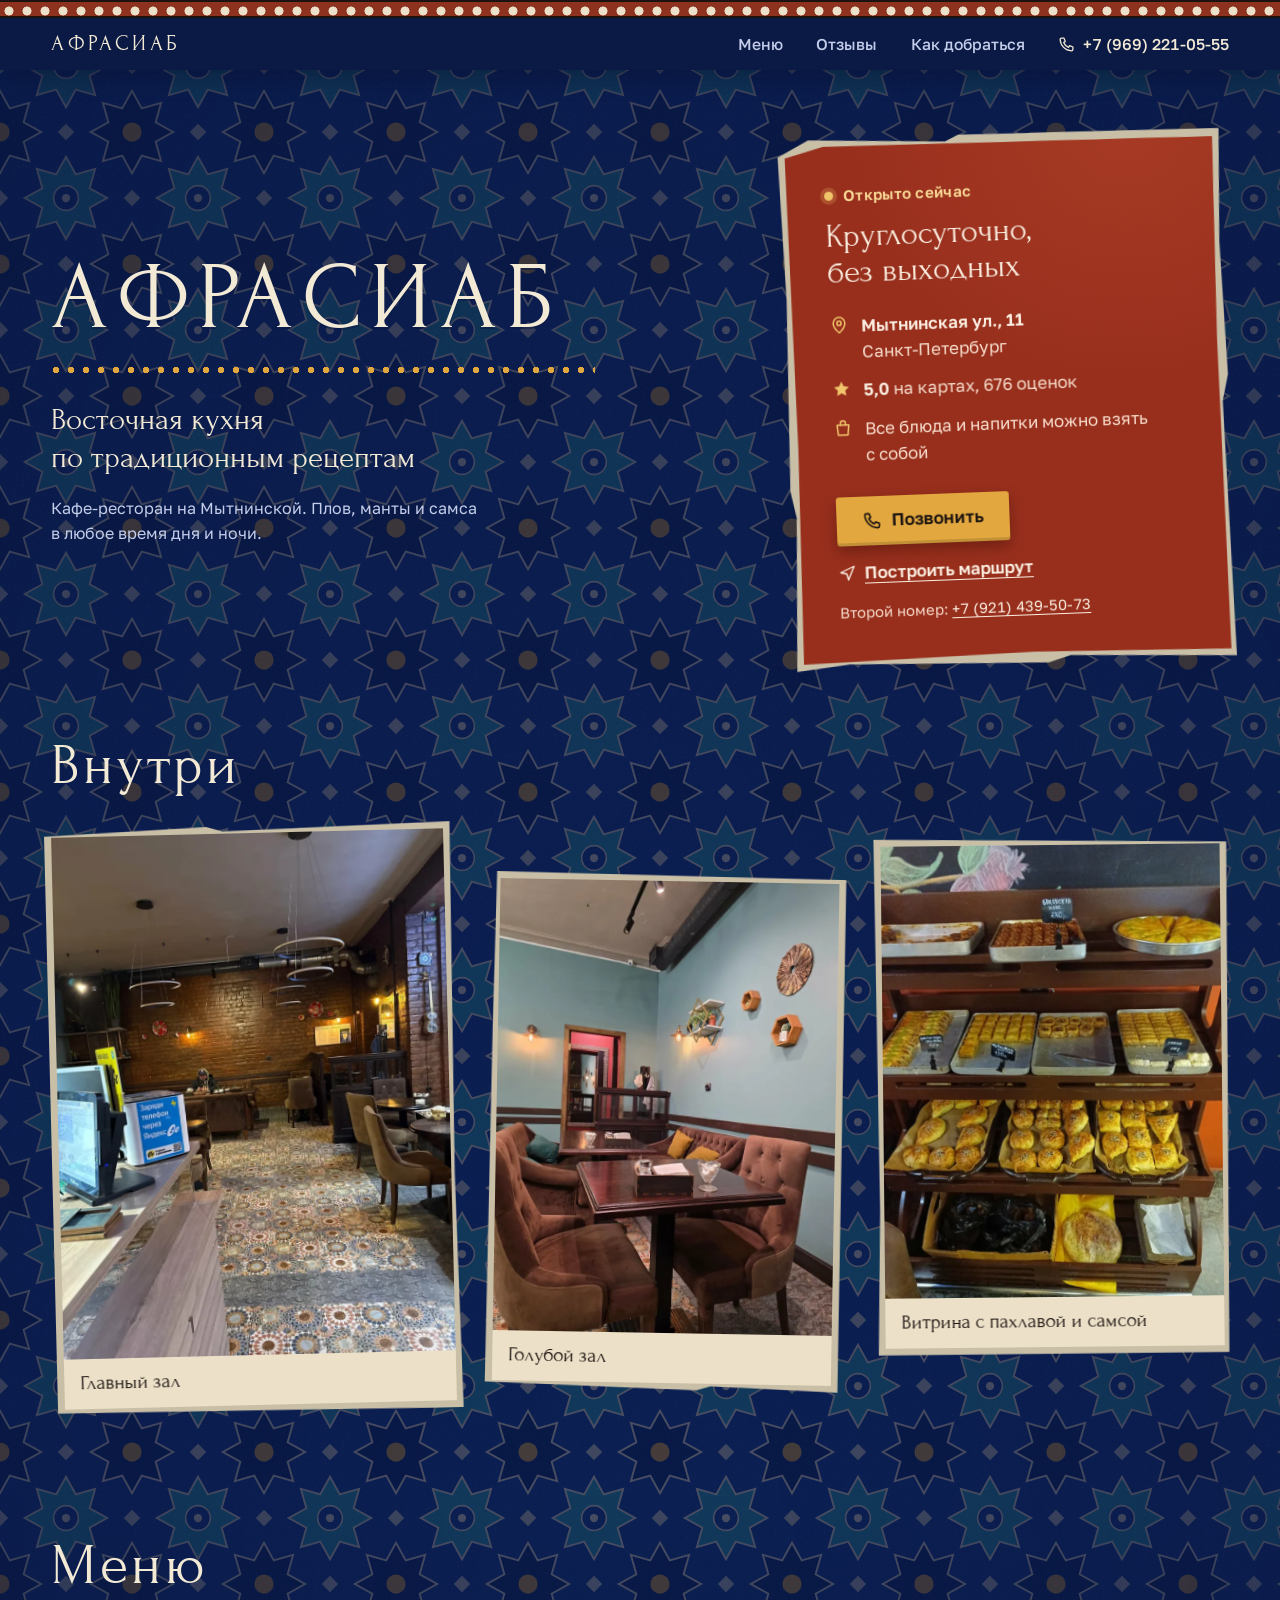
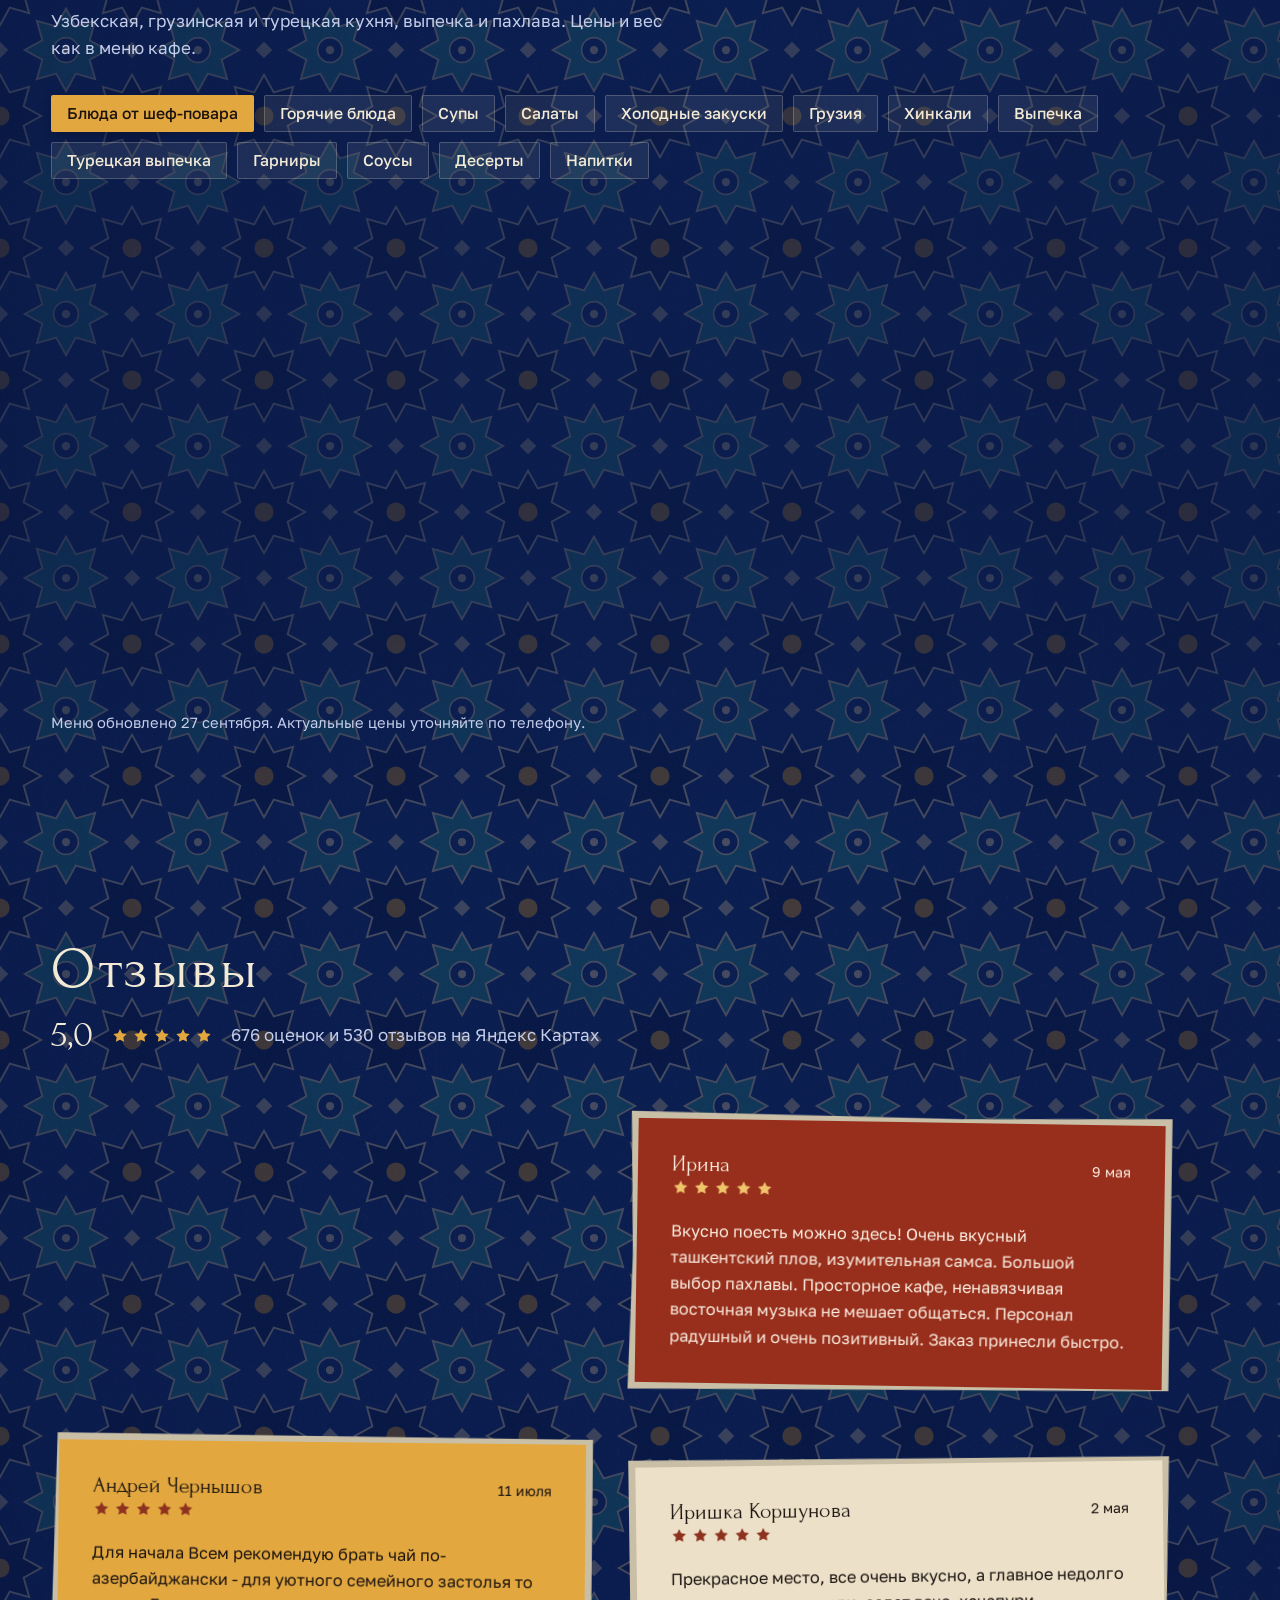
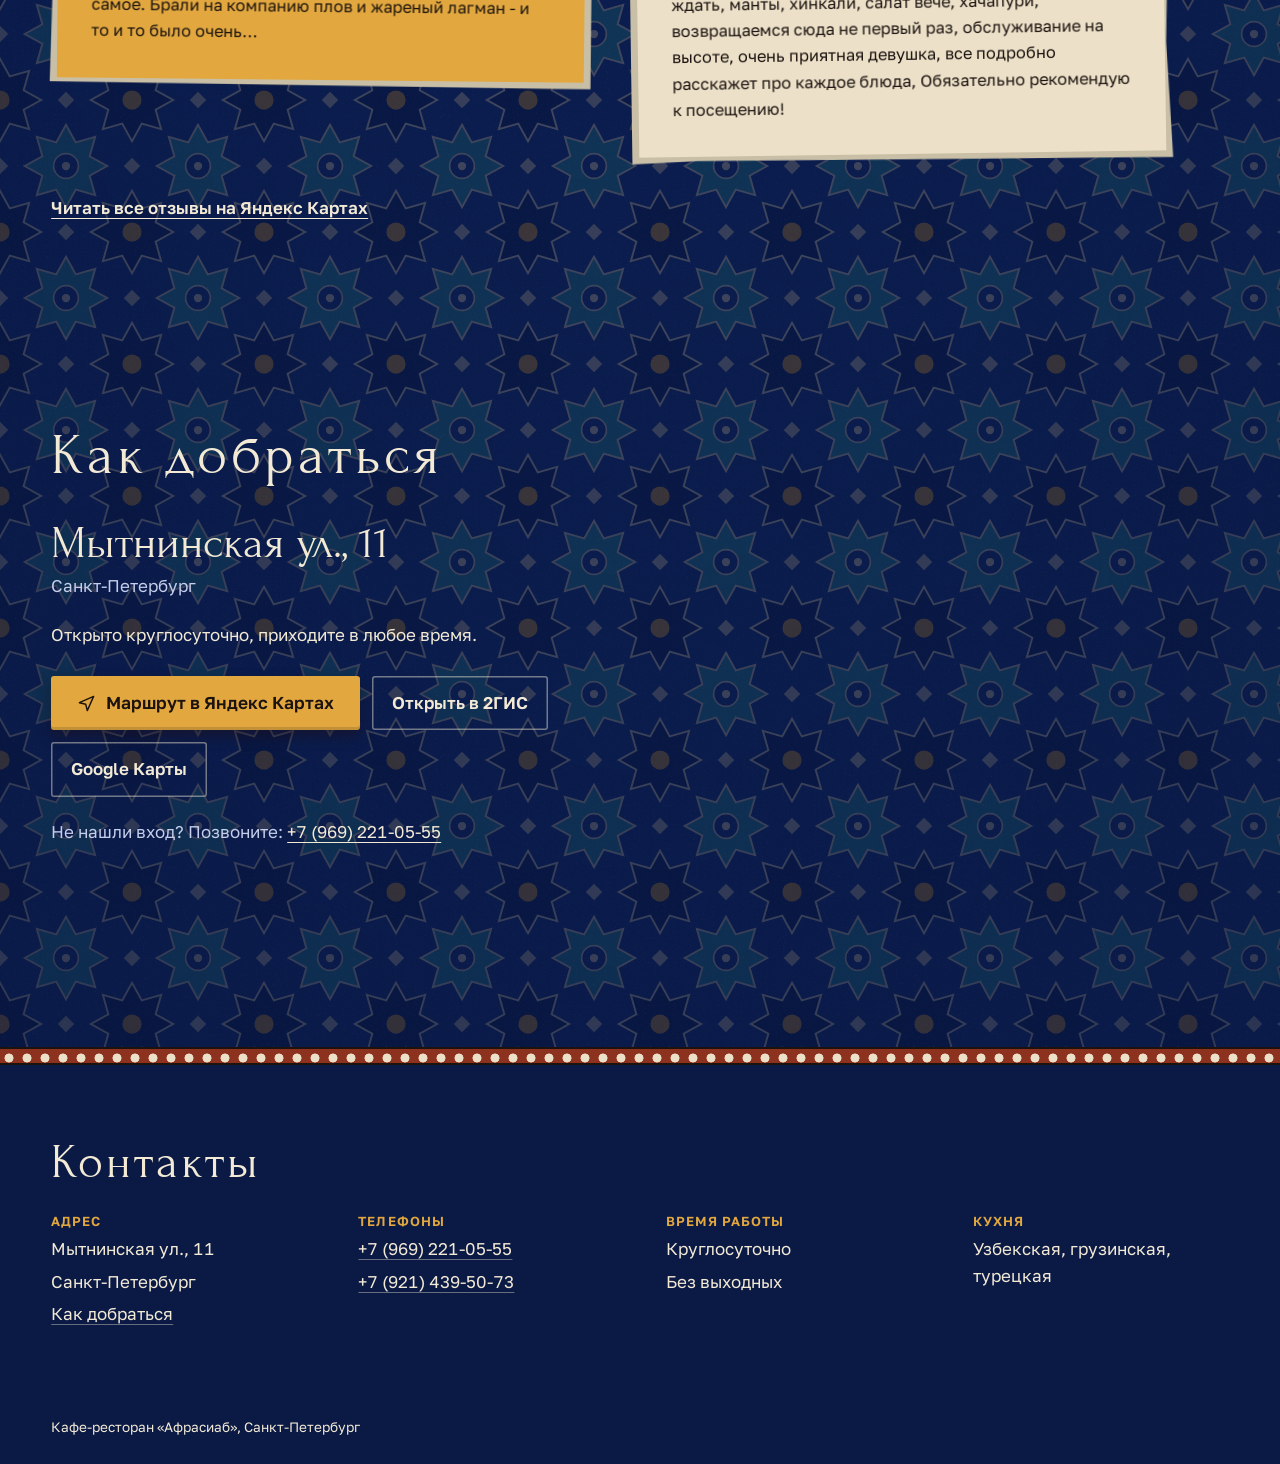
==== commit 086ae993: "Registan tiles background: cobalt and turquoise majolica pattern Co-Authored-By: Claude Opus 5.5 <no" ====
--- a/afrasiab-site/index.html
+++ b/afrasiab-site/index.html
@@ -43,7 +43,7 @@
 html { scrollbar-color: var(--ochre) var(--lapis-night); -webkit-text-size-adjust: 100%; }
 body {
   margin: 0;
-  background: #0a1747;
+  background: #0b1d52;
   color: var(--on-lapis);
   font: 400 1.0625rem/1.55 var(--body);
   overflow-x: clip;
@@ -57,22 +57,20 @@
 ::-webkit-scrollbar-thumb { background: var(--ochre); border-radius: 5px; border: 2px solid var(--lapis-night); }
 
 /* The wall: lapis pigment, unevenly laid, with lime showing through */
-/* Night Samarkand: deep night blue with a faint gold girih lattice */
+/* Registan tiles: cobalt and turquoise majolica, shaded so text stays readable */
 .wall {
   position: relative;
   isolation: isolate;
   background:
-    url("data:image/svg+xml,%3Csvg xmlns='http://www.w3.org/2000/svg' width='120' height='120'%3E%3Cpath d='M59.9 24.8 L-59.9 24.8 L24.8 -59.9 L24.8 59.9 L-59.9 -24.8 L59.9 -24.8 L-24.8 59.9 L-24.8 -59.9ZM179.9 24.8 L60.1 24.8 L144.8 -59.9 L144.8 59.9 L60.1 -24.8 L179.9 -24.8 L95.2 59.9 L95.2 -59.9ZM59.9 144.8 L-59.9 144.8 L24.8 60.1 L24.8 179.9 L-59.9 95.2 L59.9 95.2 L-24.8 179.9 L-24.8 60.1ZM179.9 144.8 L60.1 144.8 L144.8 60.1 L144.8 179.9 L60.1 95.2 L179.9 95.2 L95.2 179.9 L95.2 60.1ZM84.0 60.0 L60.0 84.0 L36.0 60.0 L60.0 36.0ZM77.0 77.0 L43.0 77.0 L43.0 43.0 L77.0 43.0Z' fill='none' stroke='%23e2a83f' stroke-opacity='.10' stroke-width='1'/%3E%3C/svg%3E") 0 0 / 150px 150px,
-    url("data:image/svg+xml,%3Csvg xmlns='http://www.w3.org/2000/svg' width='420' height='420'%3E%3Cg fill='%23f0c46a' fill-opacity='.55'%3E%3Cpath d='M191 228L192.2 232.7L197 234L192.2 235.1L191 240L189.8 235.1L185 234L189.8 232.7Z'/%3E%3Cpath d='M191 347L191.7 351.0L196 352L191.7 353.0L191 357L189.7 353.0L186 352L189.7 351.0Z'/%3E%3Cpath d='M84 207L85.5 213.2L92 215L85.5 216.4L84 223L82.3 216.4L76 215L82.3 213.2Z'/%3E%3Cpath d='M256 78L256.8 83.3L262 84L256.8 85.7L256 90L254.4 85.7L250 84L254.4 83.3Z'/%3E%3Cpath d='M131 38L133.0 44.7L139 46L133.0 47.9L131 54L129.8 47.9L123 46L129.8 44.7Z'/%3E%3Cpath d='M264 242L265.0 247.0L270 248L265.0 249.4L264 254L262.6 249.4L258 248L262.6 247.0Z'/%3E%3Cpath d='M396 264L397.5 270.0L404 272L397.5 273.2L396 280L394.3 273.2L388 272L394.3 270.0Z'/%3E%3Cpath d='M270 251L271.6 257.7L278 259L271.6 260.9L270 267L268.4 260.9L262 259L268.4 257.7Z'/%3E%3Cpath d='M35 19L36.3 23.3L40 24L36.3 25.3L35 29L34.3 25.3L30 24L34.3 23.3Z'/%3E%3C/g%3E%3C/svg%3E") 0 0 / 420px 420px,
-    radial-gradient(55% 35% at 75% 0%, rgba(240, 196, 106, .16) 0%, transparent 70%),
-    radial-gradient(100% 60% at 8% 10%, #142c70 0%, transparent 60%),
-    linear-gradient(180deg, #0c1d55 0%, #0a1747 50%, #08123a 100%);
+    radial-gradient(120% 90% at 50% 40%, rgba(7, 18, 56, .70) 0%, rgba(7, 18, 56, .82) 70%, rgba(5, 12, 40, .92) 100%),
+    url("data:image/svg+xml,%3Csvg xmlns='http://www.w3.org/2000/svg' width='96' height='96'%3E%3Crect width='96' height='96' fill='%23163f94'/%3E%3Cpath d='M30.0 0.0L17.2 7.1L21.2 21.2L7.1 17.2L0.0 30.0L-7.1 17.2L-21.2 21.2L-17.2 7.1L-30.0 0.0L-17.2 -7.1L-21.2 -21.2L-7.1 -17.2L-0.0 -30.0L7.1 -17.2L21.2 -21.2L17.2 -7.1Z' fill='%230d2a6b' stroke='%23efe6cc' stroke-width='1.4'/%3E%3Ccircle cx='0' cy='0' r='7' fill='%23e2a83f'/%3E%3Cpath d='M126.0 0.0L113.2 7.1L117.2 21.2L103.1 17.2L96.0 30.0L88.9 17.2L74.8 21.2L78.8 7.1L66.0 0.0L78.8 -7.1L74.8 -21.2L88.9 -17.2L96.0 -30.0L103.1 -17.2L117.2 -21.2L113.2 -7.1Z' fill='%230d2a6b' stroke='%23efe6cc' stroke-width='1.4'/%3E%3Ccircle cx='96' cy='0' r='7' fill='%23e2a83f'/%3E%3Cpath d='M30.0 96.0L17.2 103.1L21.2 117.2L7.1 113.2L0.0 126.0L-7.1 113.2L-21.2 117.2L-17.2 103.1L-30.0 96.0L-17.2 88.9L-21.2 74.8L-7.1 78.8L-0.0 66.0L7.1 78.8L21.2 74.8L17.2 88.9Z' fill='%230d2a6b' stroke='%23efe6cc' stroke-width='1.4'/%3E%3Ccircle cx='0' cy='96' r='7' fill='%23e2a83f'/%3E%3Cpath d='M126.0 96.0L113.2 103.1L117.2 117.2L103.1 113.2L96.0 126.0L88.9 113.2L74.8 117.2L78.8 103.1L66.0 96.0L78.8 88.9L74.8 74.8L88.9 78.8L96.0 66.0L103.1 78.8L117.2 74.8L113.2 88.9Z' fill='%230d2a6b' stroke='%23efe6cc' stroke-width='1.4'/%3E%3Ccircle cx='96' cy='96' r='7' fill='%23e2a83f'/%3E%3Cpath d='M78.0 48.0L65.2 55.1L69.2 69.2L55.1 65.2L48.0 78.0L40.9 65.2L26.8 69.2L30.8 55.1L18.0 48.0L30.8 40.9L26.8 26.8L40.9 30.8L48.0 18.0L55.1 30.8L69.2 26.8L65.2 40.9Z' fill='%232a9cb2' stroke='%23efe6cc' stroke-width='1.4'/%3E%3Ccircle cx='48.0' cy='48.0' r='9' fill='%23163f94' stroke='%23efe6cc' stroke-width='1.2'/%3E%3Ccircle cx='48.0' cy='48.0' r='3' fill='%23efe6cc'/%3E%3Cpath d='M48.0 -6L54.0 0L48.0 6L42.0 0Z' fill='%23efe6cc' fill-opacity='.85'/%3E%3Cpath d='M48.0 90L54.0 96L48.0 102L42.0 96Z' fill='%23efe6cc' fill-opacity='.85'/%3E%3Cpath d='M0 42.0L6 48.0L0 54.0L-6 48.0Z' fill='%23efe6cc' fill-opacity='.85'/%3E%3Cpath d='M96 42.0L102 48.0L96 54.0L90 48.0Z' fill='%23efe6cc' fill-opacity='.85'/%3E%3C/svg%3E") 0 0 / 132px 132px,
+    #163f94;
 }
 .wall::before {
   content: "";
   position: absolute; inset: 0; z-index: -1;
   background-image: url("data:image/svg+xml,%3Csvg xmlns='http://www.w3.org/2000/svg' width='320' height='320'%3E%3Cfilter id='n'%3E%3CfeTurbulence type='fractalNoise' baseFrequency='.9' numOctaves='3' stitchTiles='stitch'/%3E%3CfeColorMatrix values='0 0 0 0 .93 0 0 0 0 .89 0 0 0 0 .8 0 0 0 1.6 -1.05'/%3E%3C/filter%3E%3Crect width='100%25' height='100%25' filter='url(%23n)'/%3E%3C/svg%3E");
-  opacity: .06;
+  opacity: .10;
   mix-blend-mode: screen;
   pointer-events: none;
 }
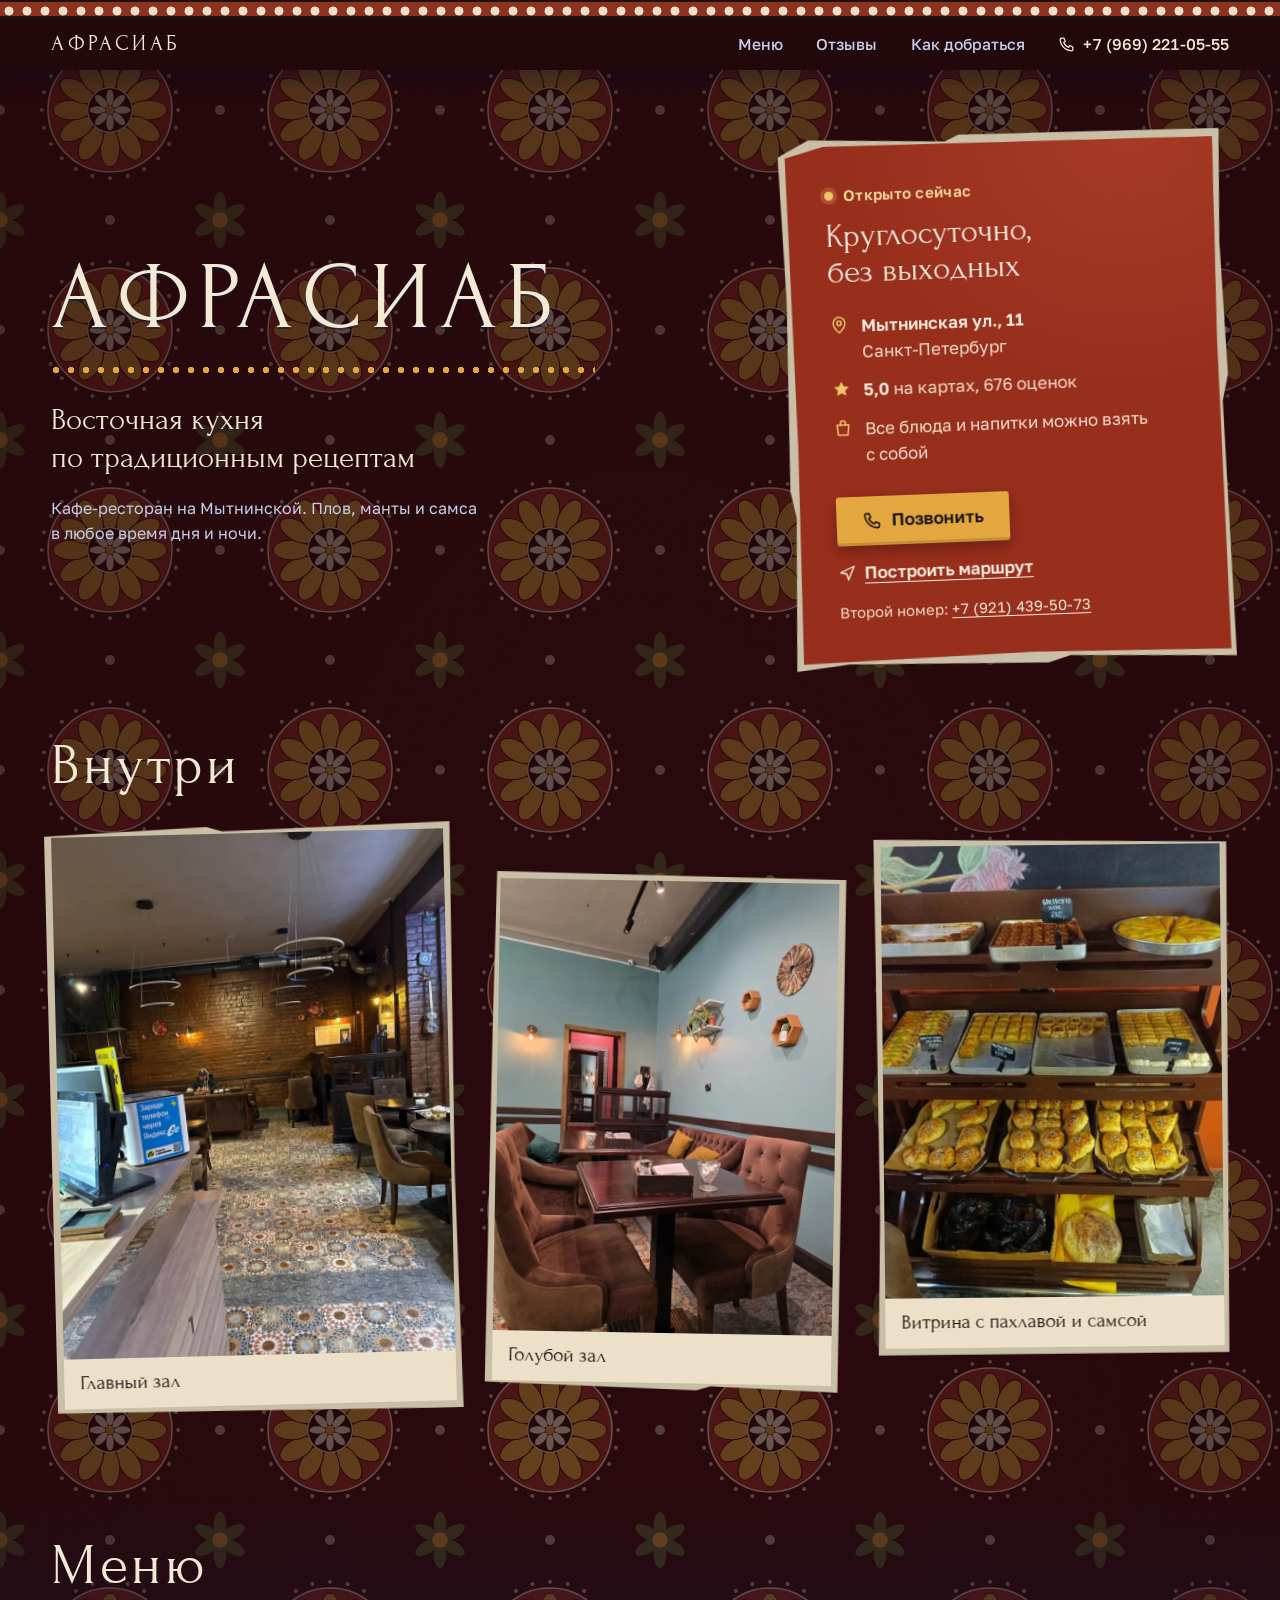
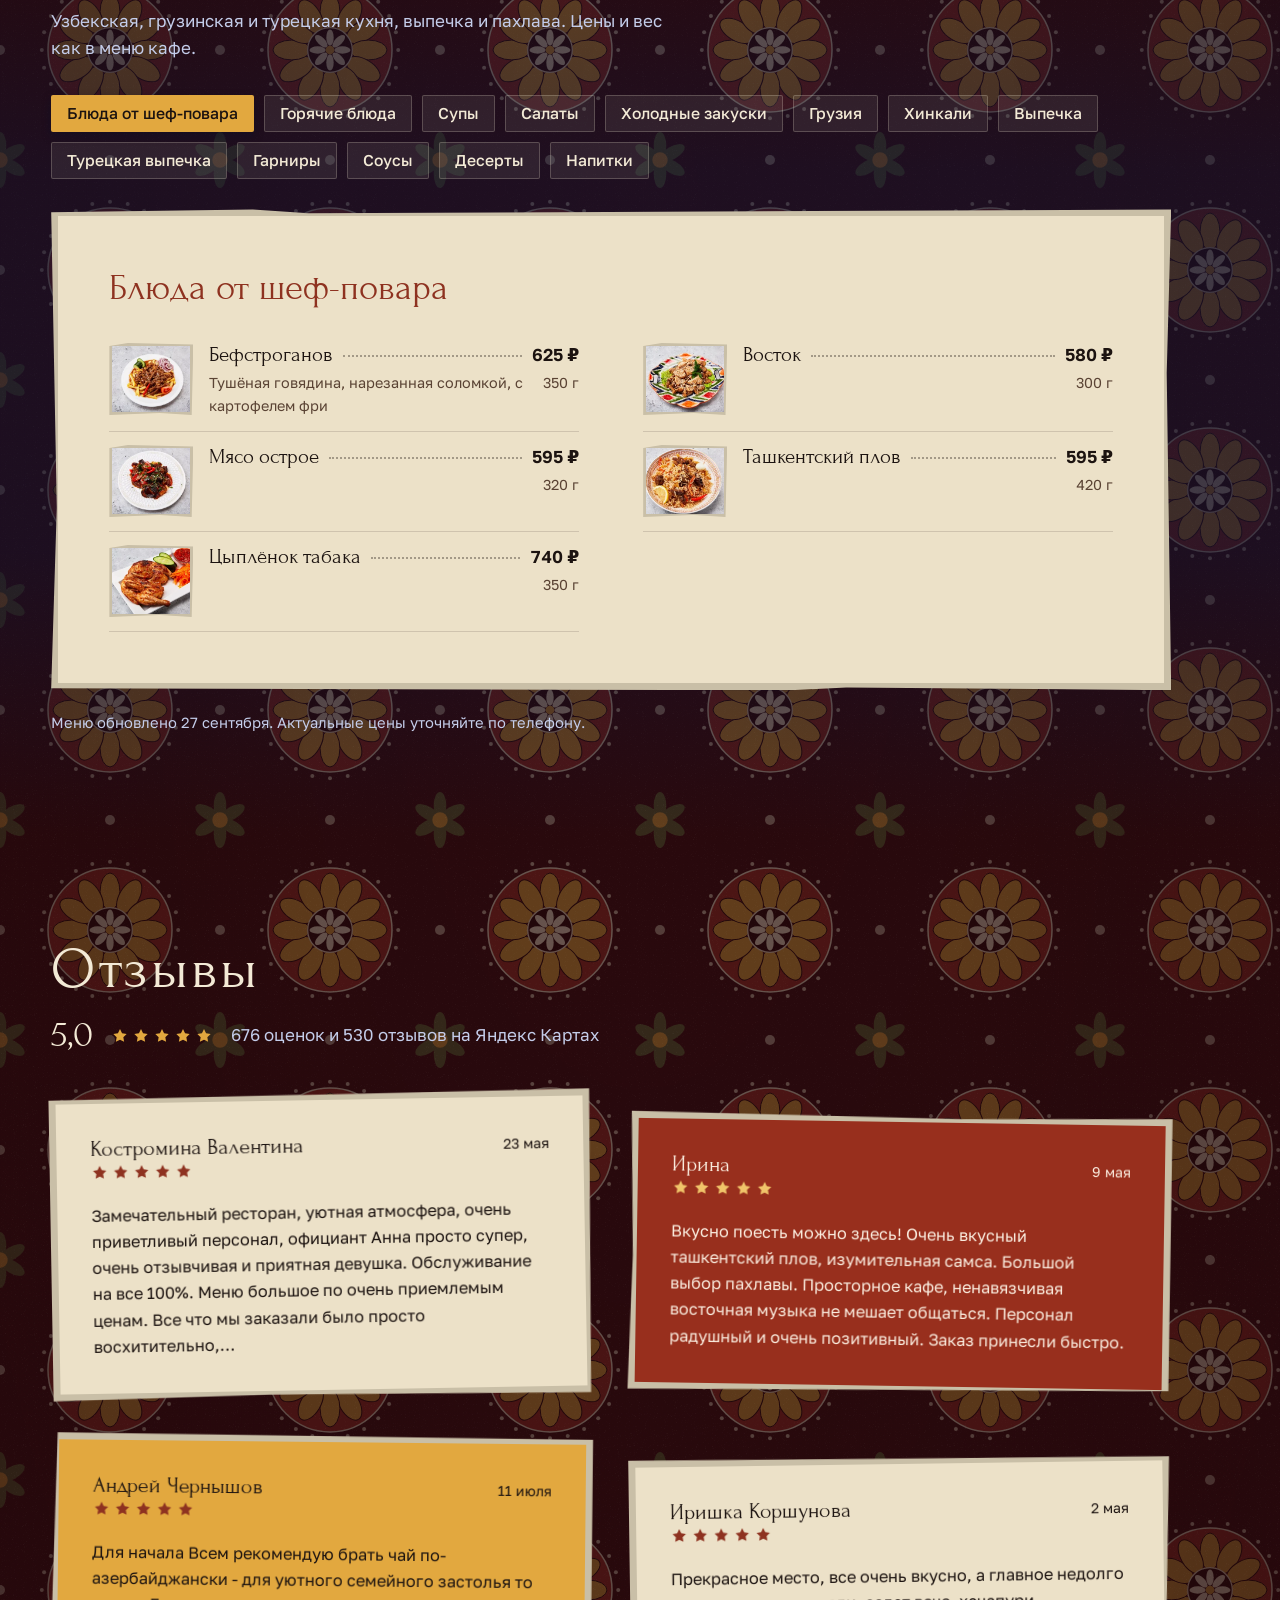
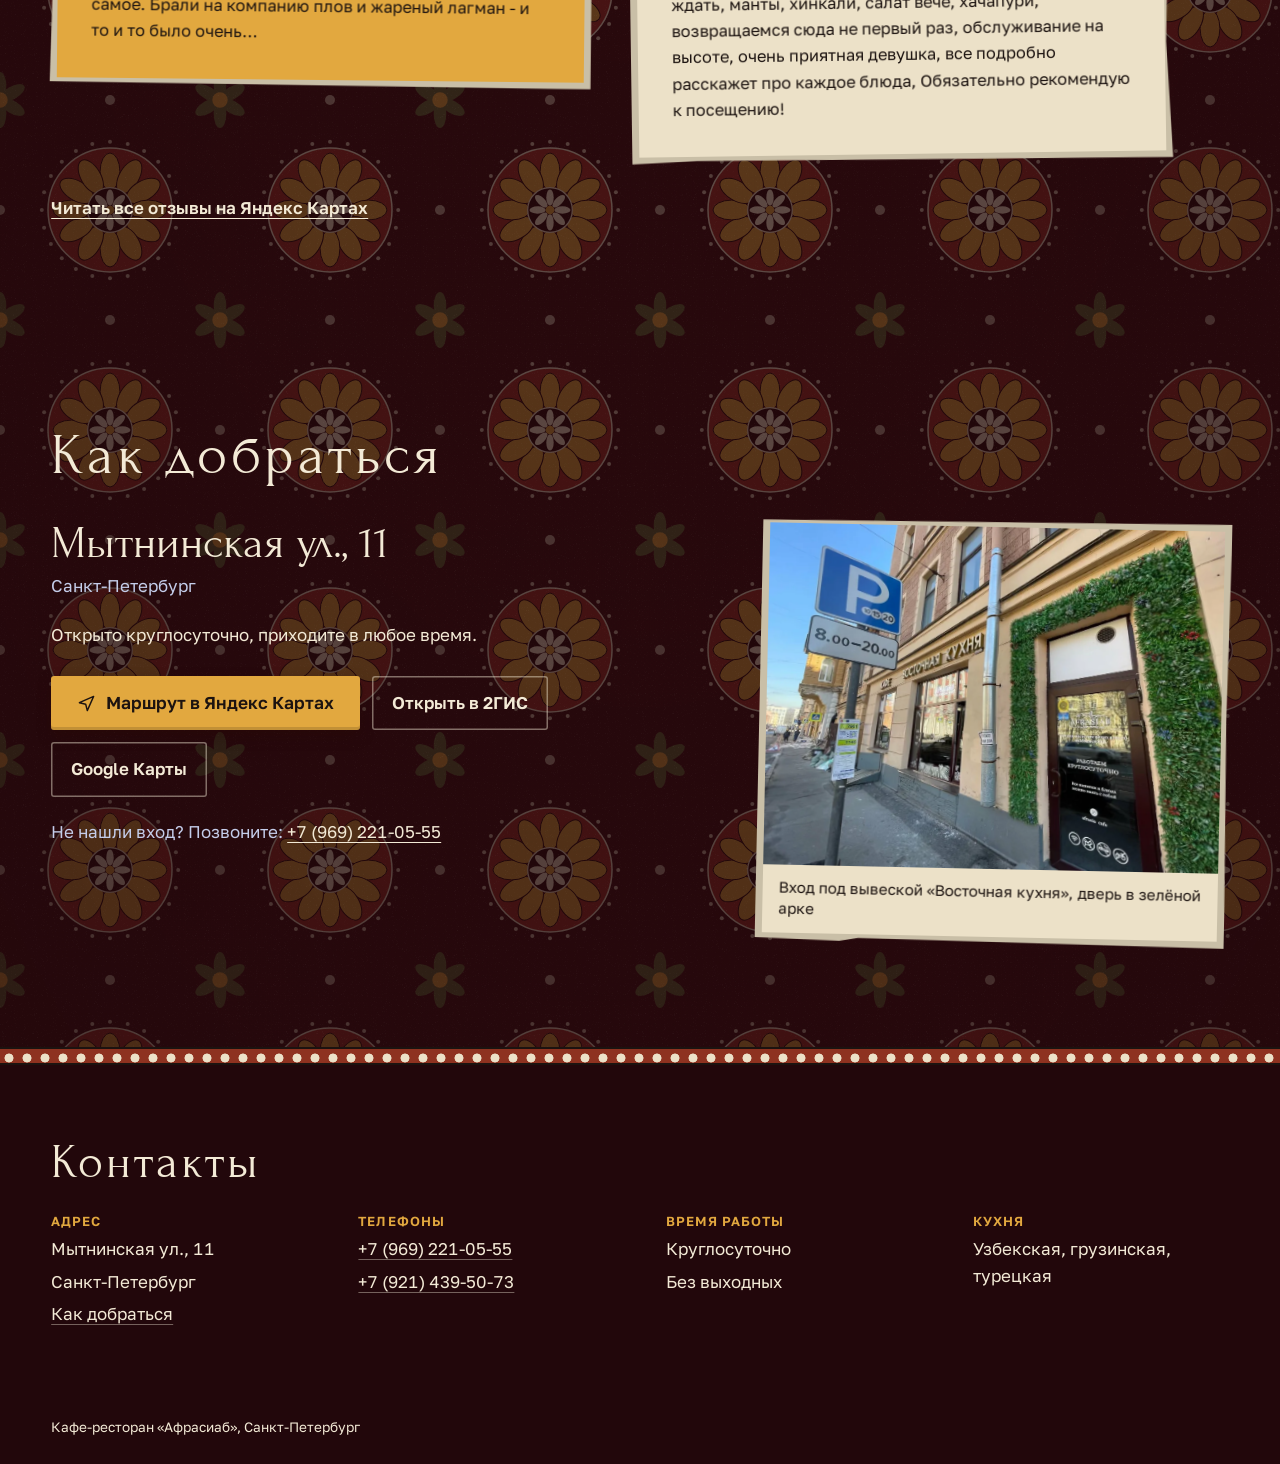
==== commit 4cac3dbd: "Suzani background: garnet ground with embroidered medallions Co-Authored-By: Claude Opus 5.5 <norepl" ====
--- a/afrasiab-site/index.html
+++ b/afrasiab-site/index.html
@@ -5,7 +5,7 @@
 <meta name="viewport" content="width=device-width, initial-scale=1, viewport-fit=cover">
 <title>Афрасиаб</title>
 <meta name="description" content="Кафе-ресторан «Афрасиаб» в Петербурге: Мытнинская ул., 11. Узбекская кухня по традиционным рецептам, открыто круглосуточно.">
-<meta name="theme-color" content="#0b1a45">
+<meta name="theme-color" content="#22070b">
 <link rel="preload" href="fonts/forum-cyrillic-400-normal.woff2" as="font" type="font/woff2" crossorigin>
 <style>
 /* Self-hosted fonts (Fontsource, OFL) */
@@ -21,7 +21,7 @@
 :root {
   --lapis: #1b3a8c;
   --lapis-deep: #10255f;
-  --lapis-night: #0b1a45;
+  --lapis-night: #22070b;
   --ochre-red: #982f1d;
   --ochre-red-deep: #8e3220;
   --ochre: #e2a83f;
@@ -43,7 +43,7 @@
 html { scrollbar-color: var(--ochre) var(--lapis-night); -webkit-text-size-adjust: 100%; }
 body {
   margin: 0;
-  background: #0b1d52;
+  background: #2a090d;
   color: var(--on-lapis);
   font: 400 1.0625rem/1.55 var(--body);
   overflow-x: clip;
@@ -57,14 +57,14 @@
 ::-webkit-scrollbar-thumb { background: var(--ochre); border-radius: 5px; border: 2px solid var(--lapis-night); }
 
 /* The wall: lapis pigment, unevenly laid, with lime showing through */
-/* Registan tiles: cobalt and turquoise majolica, shaded so text stays readable */
+/* Suzani: warm garnet ground with embroidered medallions, shaded for legibility */
 .wall {
   position: relative;
   isolation: isolate;
   background:
-    radial-gradient(120% 90% at 50% 40%, rgba(7, 18, 56, .70) 0%, rgba(7, 18, 56, .82) 70%, rgba(5, 12, 40, .92) 100%),
-    url("data:image/svg+xml,%3Csvg xmlns='http://www.w3.org/2000/svg' width='96' height='96'%3E%3Crect width='96' height='96' fill='%23163f94'/%3E%3Cpath d='M30.0 0.0L17.2 7.1L21.2 21.2L7.1 17.2L0.0 30.0L-7.1 17.2L-21.2 21.2L-17.2 7.1L-30.0 0.0L-17.2 -7.1L-21.2 -21.2L-7.1 -17.2L-0.0 -30.0L7.1 -17.2L21.2 -21.2L17.2 -7.1Z' fill='%230d2a6b' stroke='%23efe6cc' stroke-width='1.4'/%3E%3Ccircle cx='0' cy='0' r='7' fill='%23e2a83f'/%3E%3Cpath d='M126.0 0.0L113.2 7.1L117.2 21.2L103.1 17.2L96.0 30.0L88.9 17.2L74.8 21.2L78.8 7.1L66.0 0.0L78.8 -7.1L74.8 -21.2L88.9 -17.2L96.0 -30.0L103.1 -17.2L117.2 -21.2L113.2 -7.1Z' fill='%230d2a6b' stroke='%23efe6cc' stroke-width='1.4'/%3E%3Ccircle cx='96' cy='0' r='7' fill='%23e2a83f'/%3E%3Cpath d='M30.0 96.0L17.2 103.1L21.2 117.2L7.1 113.2L0.0 126.0L-7.1 113.2L-21.2 117.2L-17.2 103.1L-30.0 96.0L-17.2 88.9L-21.2 74.8L-7.1 78.8L-0.0 66.0L7.1 78.8L21.2 74.8L17.2 88.9Z' fill='%230d2a6b' stroke='%23efe6cc' stroke-width='1.4'/%3E%3Ccircle cx='0' cy='96' r='7' fill='%23e2a83f'/%3E%3Cpath d='M126.0 96.0L113.2 103.1L117.2 117.2L103.1 113.2L96.0 126.0L88.9 113.2L74.8 117.2L78.8 103.1L66.0 96.0L78.8 88.9L74.8 74.8L88.9 78.8L96.0 66.0L103.1 78.8L117.2 74.8L113.2 88.9Z' fill='%230d2a6b' stroke='%23efe6cc' stroke-width='1.4'/%3E%3Ccircle cx='96' cy='96' r='7' fill='%23e2a83f'/%3E%3Cpath d='M78.0 48.0L65.2 55.1L69.2 69.2L55.1 65.2L48.0 78.0L40.9 65.2L26.8 69.2L30.8 55.1L18.0 48.0L30.8 40.9L26.8 26.8L40.9 30.8L48.0 18.0L55.1 30.8L69.2 26.8L65.2 40.9Z' fill='%232a9cb2' stroke='%23efe6cc' stroke-width='1.4'/%3E%3Ccircle cx='48.0' cy='48.0' r='9' fill='%23163f94' stroke='%23efe6cc' stroke-width='1.2'/%3E%3Ccircle cx='48.0' cy='48.0' r='3' fill='%23efe6cc'/%3E%3Cpath d='M48.0 -6L54.0 0L48.0 6L42.0 0Z' fill='%23efe6cc' fill-opacity='.85'/%3E%3Cpath d='M48.0 90L54.0 96L48.0 102L42.0 96Z' fill='%23efe6cc' fill-opacity='.85'/%3E%3Cpath d='M0 42.0L6 48.0L0 54.0L-6 48.0Z' fill='%23efe6cc' fill-opacity='.85'/%3E%3Cpath d='M96 42.0L102 48.0L96 54.0L90 48.0Z' fill='%23efe6cc' fill-opacity='.85'/%3E%3C/svg%3E") 0 0 / 132px 132px,
-    #163f94;
+    radial-gradient(120% 90% at 50% 40%, rgba(30, 6, 9, .62) 0%, rgba(30, 6, 9, .78) 70%, rgba(20, 4, 6, .9) 100%),
+    url("data:image/svg+xml,%3Csvg xmlns='http://www.w3.org/2000/svg' width='220' height='220'%3E%3Crect width='220' height='220' fill='%233d0f14'/%3E%3Ccircle cx='110.0' cy='110.0' r='62' fill='%23a3312a' stroke='%23efe6cc' stroke-width='1.5'/%3E%3Cellipse cx='110.0' cy='71.6' rx='9.9' ry='18.6' transform='rotate(0 110.0 110.0)' fill='%23e2a83f' stroke='%232a090d' stroke-width='1'/%3E%3Cellipse cx='110.0' cy='71.6' rx='9.9' ry='18.6' transform='rotate(30 110.0 110.0)' fill='%23e2a83f' stroke='%232a090d' stroke-width='1'/%3E%3Cellipse cx='110.0' cy='71.6' rx='9.9' ry='18.6' transform='rotate(60 110.0 110.0)' fill='%23e2a83f' stroke='%232a090d' stroke-width='1'/%3E%3Cellipse cx='110.0' cy='71.6' rx='9.9' ry='18.6' transform='rotate(90 110.0 110.0)' fill='%23e2a83f' stroke='%232a090d' stroke-width='1'/%3E%3Cellipse cx='110.0' cy='71.6' rx='9.9' ry='18.6' transform='rotate(120 110.0 110.0)' fill='%23e2a83f' stroke='%232a090d' stroke-width='1'/%3E%3Cellipse cx='110.0' cy='71.6' rx='9.9' ry='18.6' transform='rotate(150 110.0 110.0)' fill='%23e2a83f' stroke='%232a090d' stroke-width='1'/%3E%3Cellipse cx='110.0' cy='71.6' rx='9.9' ry='18.6' transform='rotate(180 110.0 110.0)' fill='%23e2a83f' stroke='%232a090d' stroke-width='1'/%3E%3Cellipse cx='110.0' cy='71.6' rx='9.9' ry='18.6' transform='rotate(210 110.0 110.0)' fill='%23e2a83f' stroke='%232a090d' stroke-width='1'/%3E%3Cellipse cx='110.0' cy='71.6' rx='9.9' ry='18.6' transform='rotate(240 110.0 110.0)' fill='%23e2a83f' stroke='%232a090d' stroke-width='1'/%3E%3Cellipse cx='110.0' cy='71.6' rx='9.9' ry='18.6' transform='rotate(270 110.0 110.0)' fill='%23e2a83f' stroke='%232a090d' stroke-width='1'/%3E%3Cellipse cx='110.0' cy='71.6' rx='9.9' ry='18.6' transform='rotate(300 110.0 110.0)' fill='%23e2a83f' stroke='%232a090d' stroke-width='1'/%3E%3Cellipse cx='110.0' cy='71.6' rx='9.9' ry='18.6' transform='rotate(330 110.0 110.0)' fill='%23e2a83f' stroke='%232a090d' stroke-width='1'/%3E%3Ccircle cx='110.0' cy='110.0' r='22.3' fill='%232a090d' stroke='%23efe6cc' stroke-width='1.2'/%3E%3Cellipse cx='110.0' cy='97.6' rx='3.7' ry='8.1' transform='rotate(0 110.0 110.0)' fill='%23efe6cc'/%3E%3Cellipse cx='110.0' cy='97.6' rx='3.7' ry='8.1' transform='rotate(45 110.0 110.0)' fill='%23efe6cc'/%3E%3Cellipse cx='110.0' cy='97.6' rx='3.7' ry='8.1' transform='rotate(90 110.0 110.0)' fill='%23efe6cc'/%3E%3Cellipse cx='110.0' cy='97.6' rx='3.7' ry='8.1' transform='rotate(135 110.0 110.0)' fill='%23efe6cc'/%3E%3Cellipse cx='110.0' cy='97.6' rx='3.7' ry='8.1' transform='rotate(180 110.0 110.0)' fill='%23efe6cc'/%3E%3Cellipse cx='110.0' cy='97.6' rx='3.7' ry='8.1' transform='rotate(225 110.0 110.0)' fill='%23efe6cc'/%3E%3Cellipse cx='110.0' cy='97.6' rx='3.7' ry='8.1' transform='rotate(270 110.0 110.0)' fill='%23efe6cc'/%3E%3Cellipse cx='110.0' cy='97.6' rx='3.7' ry='8.1' transform='rotate(315 110.0 110.0)' fill='%23efe6cc'/%3E%3Ccircle cx='110.0' cy='110.0' r='4.3' fill='%23e2a83f'/%3E%3Ccircle cx='178.2' cy='110.0' r='2' fill='%23efe6cc' fill-opacity='.8'/%3E%3Ccircle cx='175.9' cy='127.7' r='2' fill='%23efe6cc' fill-opacity='.8'/%3E%3Ccircle cx='169.1' cy='144.1' r='2' fill='%23efe6cc' fill-opacity='.8'/%3E%3Ccircle cx='158.2' cy='158.2' r='2' fill='%23efe6cc' fill-opacity='.8'/%3E%3Ccircle cx='144.1' cy='169.1' r='2' fill='%23efe6cc' fill-opacity='.8'/%3E%3Ccircle cx='127.7' cy='175.9' r='2' fill='%23efe6cc' fill-opacity='.8'/%3E%3Ccircle cx='110.0' cy='178.2' r='2' fill='%23efe6cc' fill-opacity='.8'/%3E%3Ccircle cx='92.3' cy='175.9' r='2' fill='%23efe6cc' fill-opacity='.8'/%3E%3Ccircle cx='75.9' cy='169.1' r='2' fill='%23efe6cc' fill-opacity='.8'/%3E%3Ccircle cx='61.8' cy='158.2' r='2' fill='%23efe6cc' fill-opacity='.8'/%3E%3Ccircle cx='50.9' cy='144.1' r='2' fill='%23efe6cc' fill-opacity='.8'/%3E%3Ccircle cx='44.1' cy='127.7' r='2' fill='%23efe6cc' fill-opacity='.8'/%3E%3Ccircle cx='41.8' cy='110.0' r='2' fill='%23efe6cc' fill-opacity='.8'/%3E%3Ccircle cx='44.1' cy='92.3' r='2' fill='%23efe6cc' fill-opacity='.8'/%3E%3Ccircle cx='50.9' cy='75.9' r='2' fill='%23efe6cc' fill-opacity='.8'/%3E%3Ccircle cx='61.8' cy='61.8' r='2' fill='%23efe6cc' fill-opacity='.8'/%3E%3Ccircle cx='75.9' cy='50.9' r='2' fill='%23efe6cc' fill-opacity='.8'/%3E%3Ccircle cx='92.3' cy='44.1' r='2' fill='%23efe6cc' fill-opacity='.8'/%3E%3Ccircle cx='110.0' cy='41.8' r='2' fill='%23efe6cc' fill-opacity='.8'/%3E%3Ccircle cx='127.7' cy='44.1' r='2' fill='%23efe6cc' fill-opacity='.8'/%3E%3Ccircle cx='144.1' cy='50.9' r='2' fill='%23efe6cc' fill-opacity='.8'/%3E%3Ccircle cx='158.2' cy='61.8' r='2' fill='%23efe6cc' fill-opacity='.8'/%3E%3Ccircle cx='169.1' cy='75.9' r='2' fill='%23efe6cc' fill-opacity='.8'/%3E%3Ccircle cx='175.9' cy='92.3' r='2' fill='%23efe6cc' fill-opacity='.8'/%3E%3Cellipse cx='0' cy='-14.0' rx='6.3' ry='14.0' transform='rotate(0 0 0)' fill='%235f6b3a'/%3E%3Cellipse cx='0' cy='-14.0' rx='6.3' ry='14.0' transform='rotate(60 0 0)' fill='%235f6b3a'/%3E%3Cellipse cx='0' cy='-14.0' rx='6.3' ry='14.0' transform='rotate(120 0 0)' fill='%235f6b3a'/%3E%3Cellipse cx='0' cy='-14.0' rx='6.3' ry='14.0' transform='rotate(180 0 0)' fill='%235f6b3a'/%3E%3Cellipse cx='0' cy='-14.0' rx='6.3' ry='14.0' transform='rotate(240 0 0)' fill='%235f6b3a'/%3E%3Cellipse cx='0' cy='-14.0' rx='6.3' ry='14.0' transform='rotate(300 0 0)' fill='%235f6b3a'/%3E%3Ccircle cx='0' cy='0' r='7.7' fill='%23e2a83f'/%3E%3Cellipse cx='220' cy='-14.0' rx='6.3' ry='14.0' transform='rotate(0 220 0)' fill='%235f6b3a'/%3E%3Cellipse cx='220' cy='-14.0' rx='6.3' ry='14.0' transform='rotate(60 220 0)' fill='%235f6b3a'/%3E%3Cellipse cx='220' cy='-14.0' rx='6.3' ry='14.0' transform='rotate(120 220 0)' fill='%235f6b3a'/%3E%3Cellipse cx='220' cy='-14.0' rx='6.3' ry='14.0' transform='rotate(180 220 0)' fill='%235f6b3a'/%3E%3Cellipse cx='220' cy='-14.0' rx='6.3' ry='14.0' transform='rotate(240 220 0)' fill='%235f6b3a'/%3E%3Cellipse cx='220' cy='-14.0' rx='6.3' ry='14.0' transform='rotate(300 220 0)' fill='%235f6b3a'/%3E%3Ccircle cx='220' cy='0' r='7.7' fill='%23e2a83f'/%3E%3Cellipse cx='0' cy='206.0' rx='6.3' ry='14.0' transform='rotate(0 0 220)' fill='%235f6b3a'/%3E%3Cellipse cx='0' cy='206.0' rx='6.3' ry='14.0' transform='rotate(60 0 220)' fill='%235f6b3a'/%3E%3Cellipse cx='0' cy='206.0' rx='6.3' ry='14.0' transform='rotate(120 0 220)' fill='%235f6b3a'/%3E%3Cellipse cx='0' cy='206.0' rx='6.3' ry='14.0' transform='rotate(180 0 220)' fill='%235f6b3a'/%3E%3Cellipse cx='0' cy='206.0' rx='6.3' ry='14.0' transform='rotate(240 0 220)' fill='%235f6b3a'/%3E%3Cellipse cx='0' cy='206.0' rx='6.3' ry='14.0' transform='rotate(300 0 220)' fill='%235f6b3a'/%3E%3Ccircle cx='0' cy='220' r='7.7' fill='%23e2a83f'/%3E%3Cellipse cx='220' cy='206.0' rx='6.3' ry='14.0' transform='rotate(0 220 220)' fill='%235f6b3a'/%3E%3Cellipse cx='220' cy='206.0' rx='6.3' ry='14.0' transform='rotate(60 220 220)' fill='%235f6b3a'/%3E%3Cellipse cx='220' cy='206.0' rx='6.3' ry='14.0' transform='rotate(120 220 220)' fill='%235f6b3a'/%3E%3Cellipse cx='220' cy='206.0' rx='6.3' ry='14.0' transform='rotate(180 220 220)' fill='%235f6b3a'/%3E%3Cellipse cx='220' cy='206.0' rx='6.3' ry='14.0' transform='rotate(240 220 220)' fill='%235f6b3a'/%3E%3Cellipse cx='220' cy='206.0' rx='6.3' ry='14.0' transform='rotate(300 220 220)' fill='%235f6b3a'/%3E%3Ccircle cx='220' cy='220' r='7.7' fill='%23e2a83f'/%3E%3Ccircle cx='110.0' cy='0' r='5' fill='%23efe6cc' fill-opacity='.7'/%3E%3Ccircle cx='110.0' cy='220' r='5' fill='%23efe6cc' fill-opacity='.7'/%3E%3Ccircle cx='0' cy='110.0' r='5' fill='%23efe6cc' fill-opacity='.7'/%3E%3Ccircle cx='220' cy='110.0' r='5' fill='%23efe6cc' fill-opacity='.7'/%3E%3C/svg%3E") 0 0 / 220px 220px,
+    #3d0f14;
 }
 .wall::before {
   content: "";
